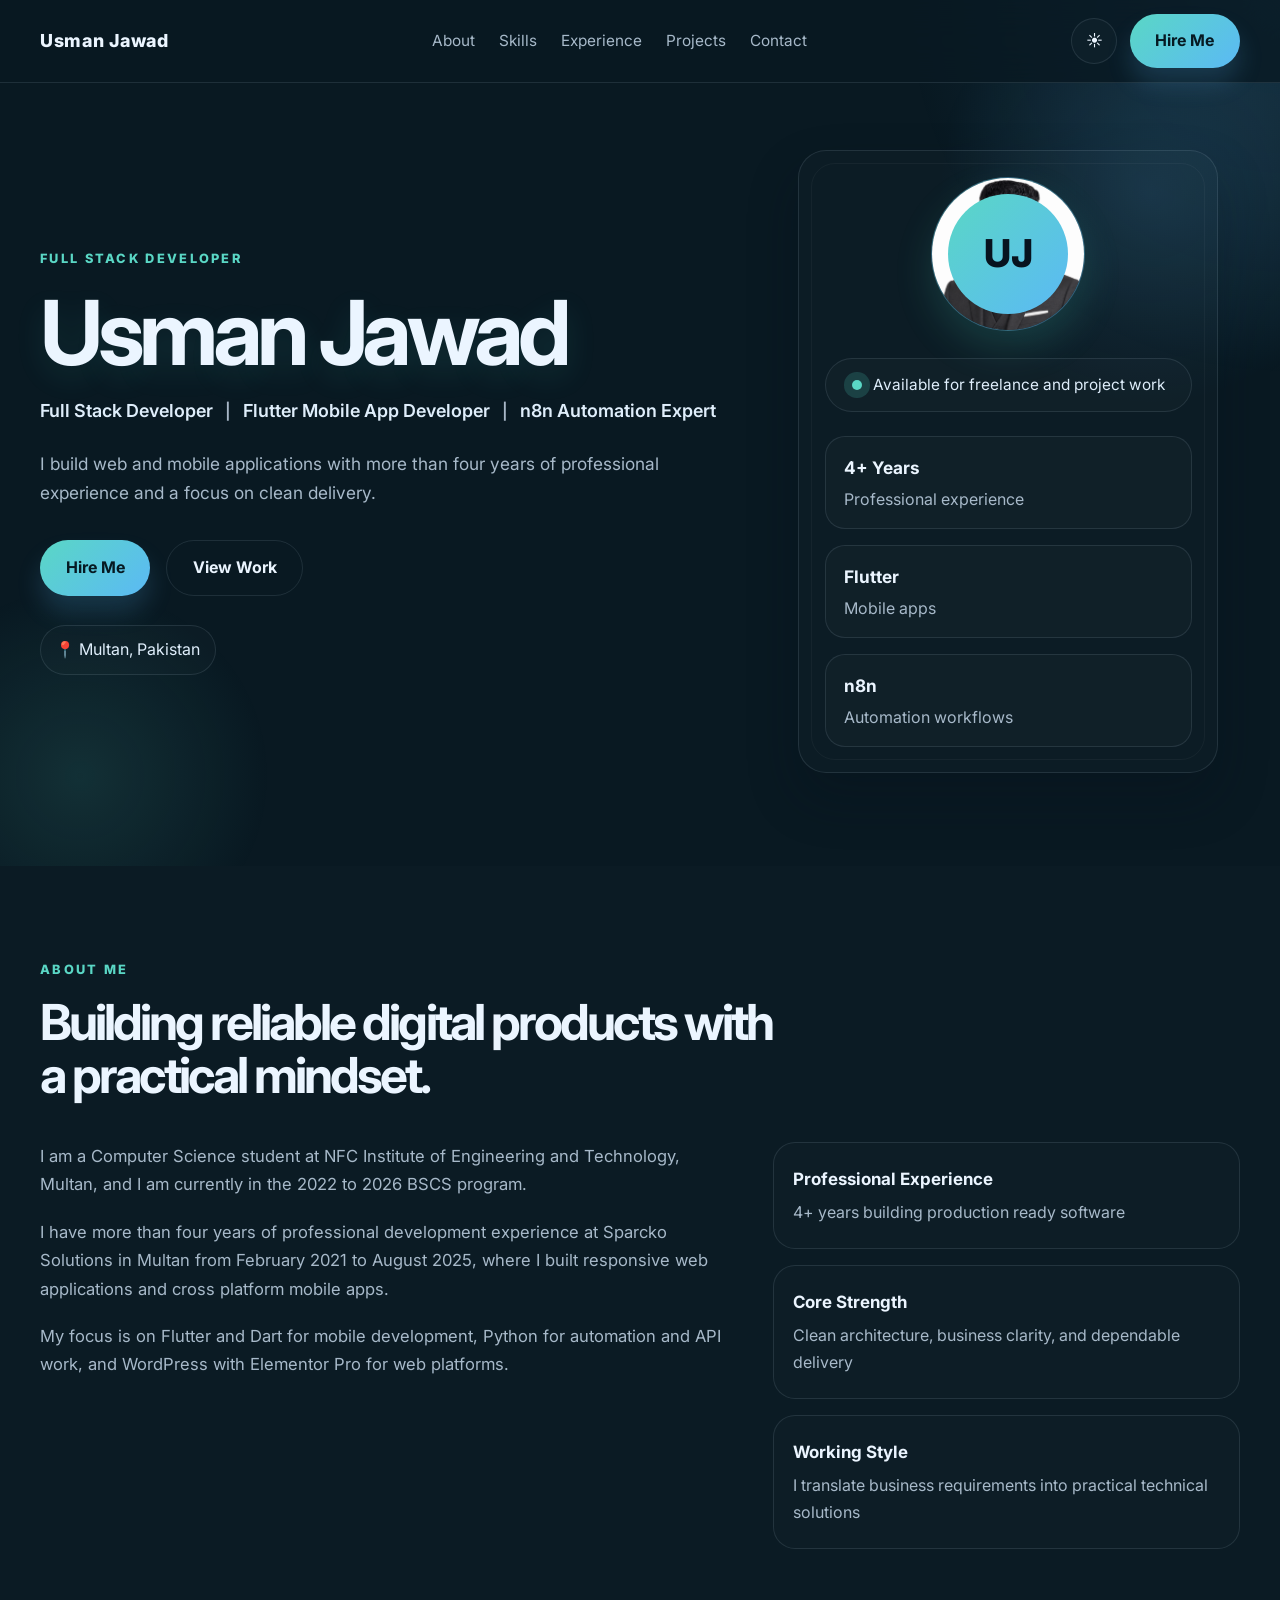
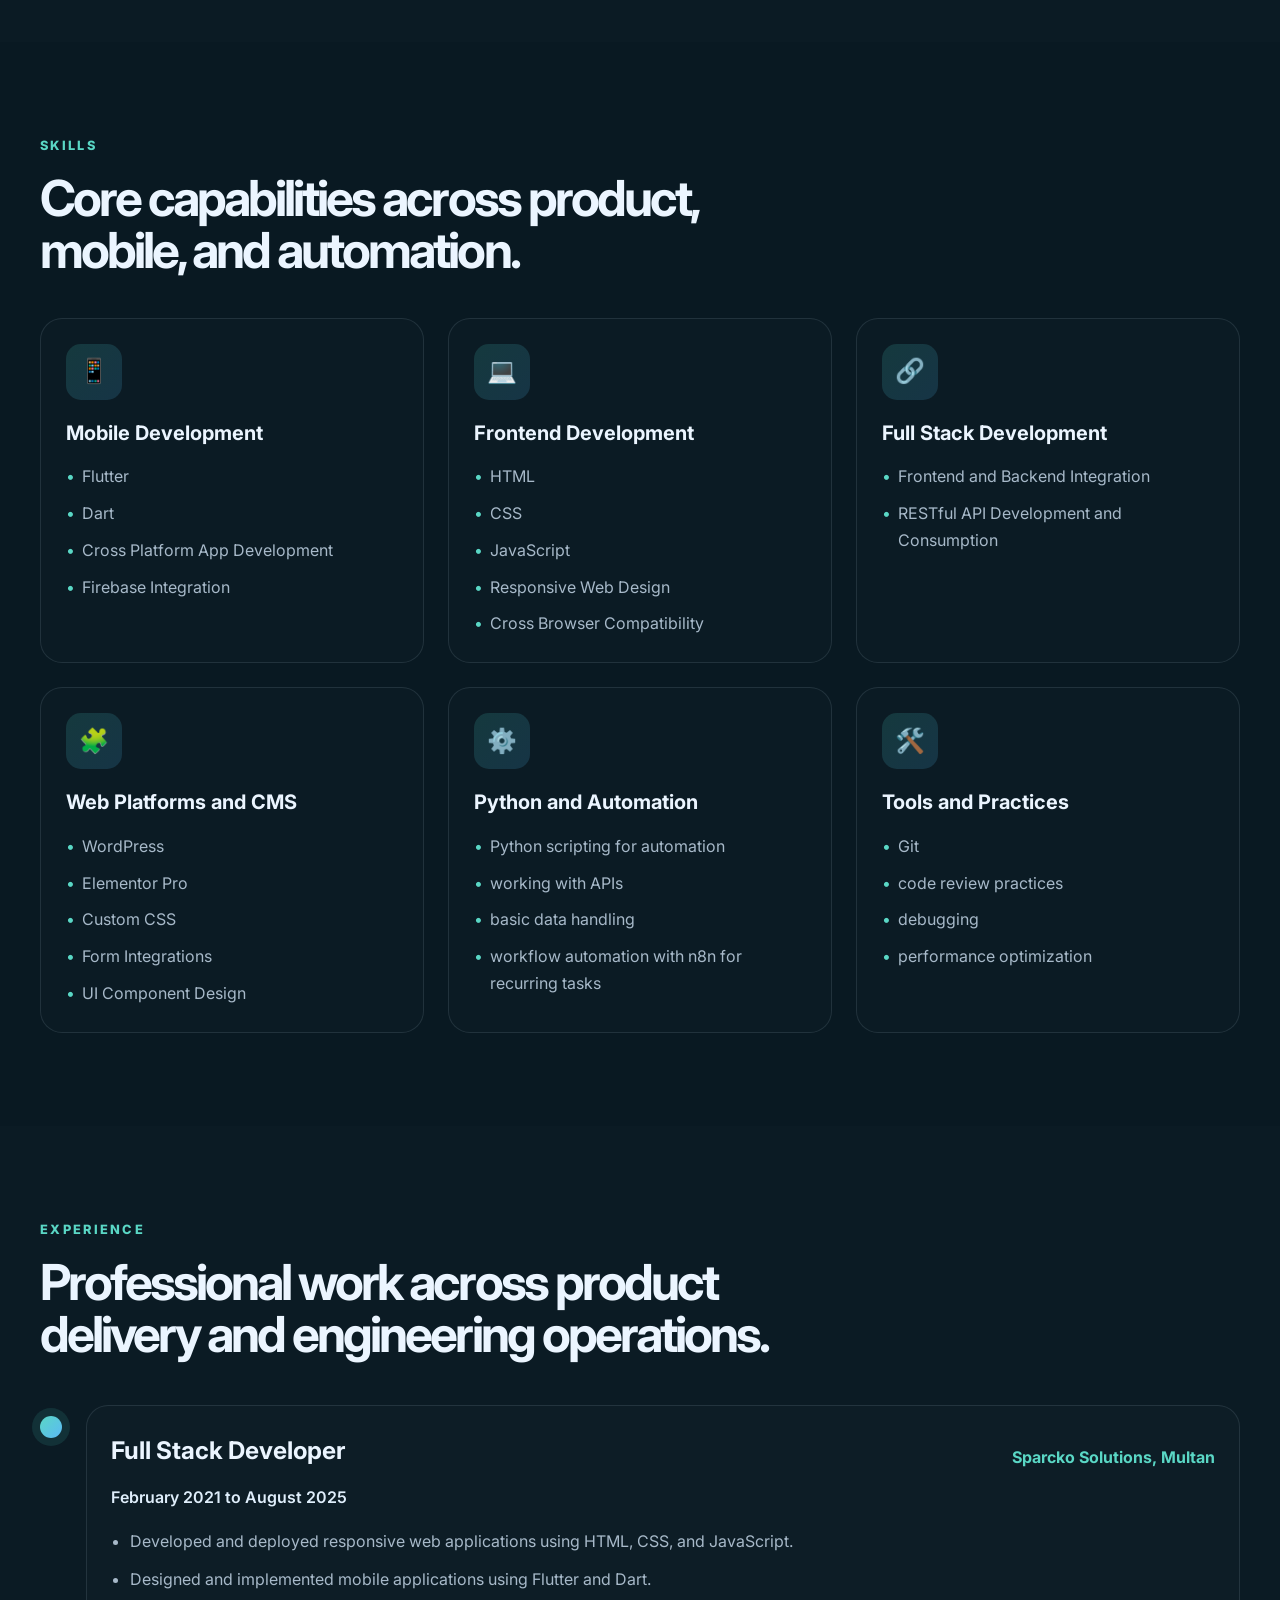
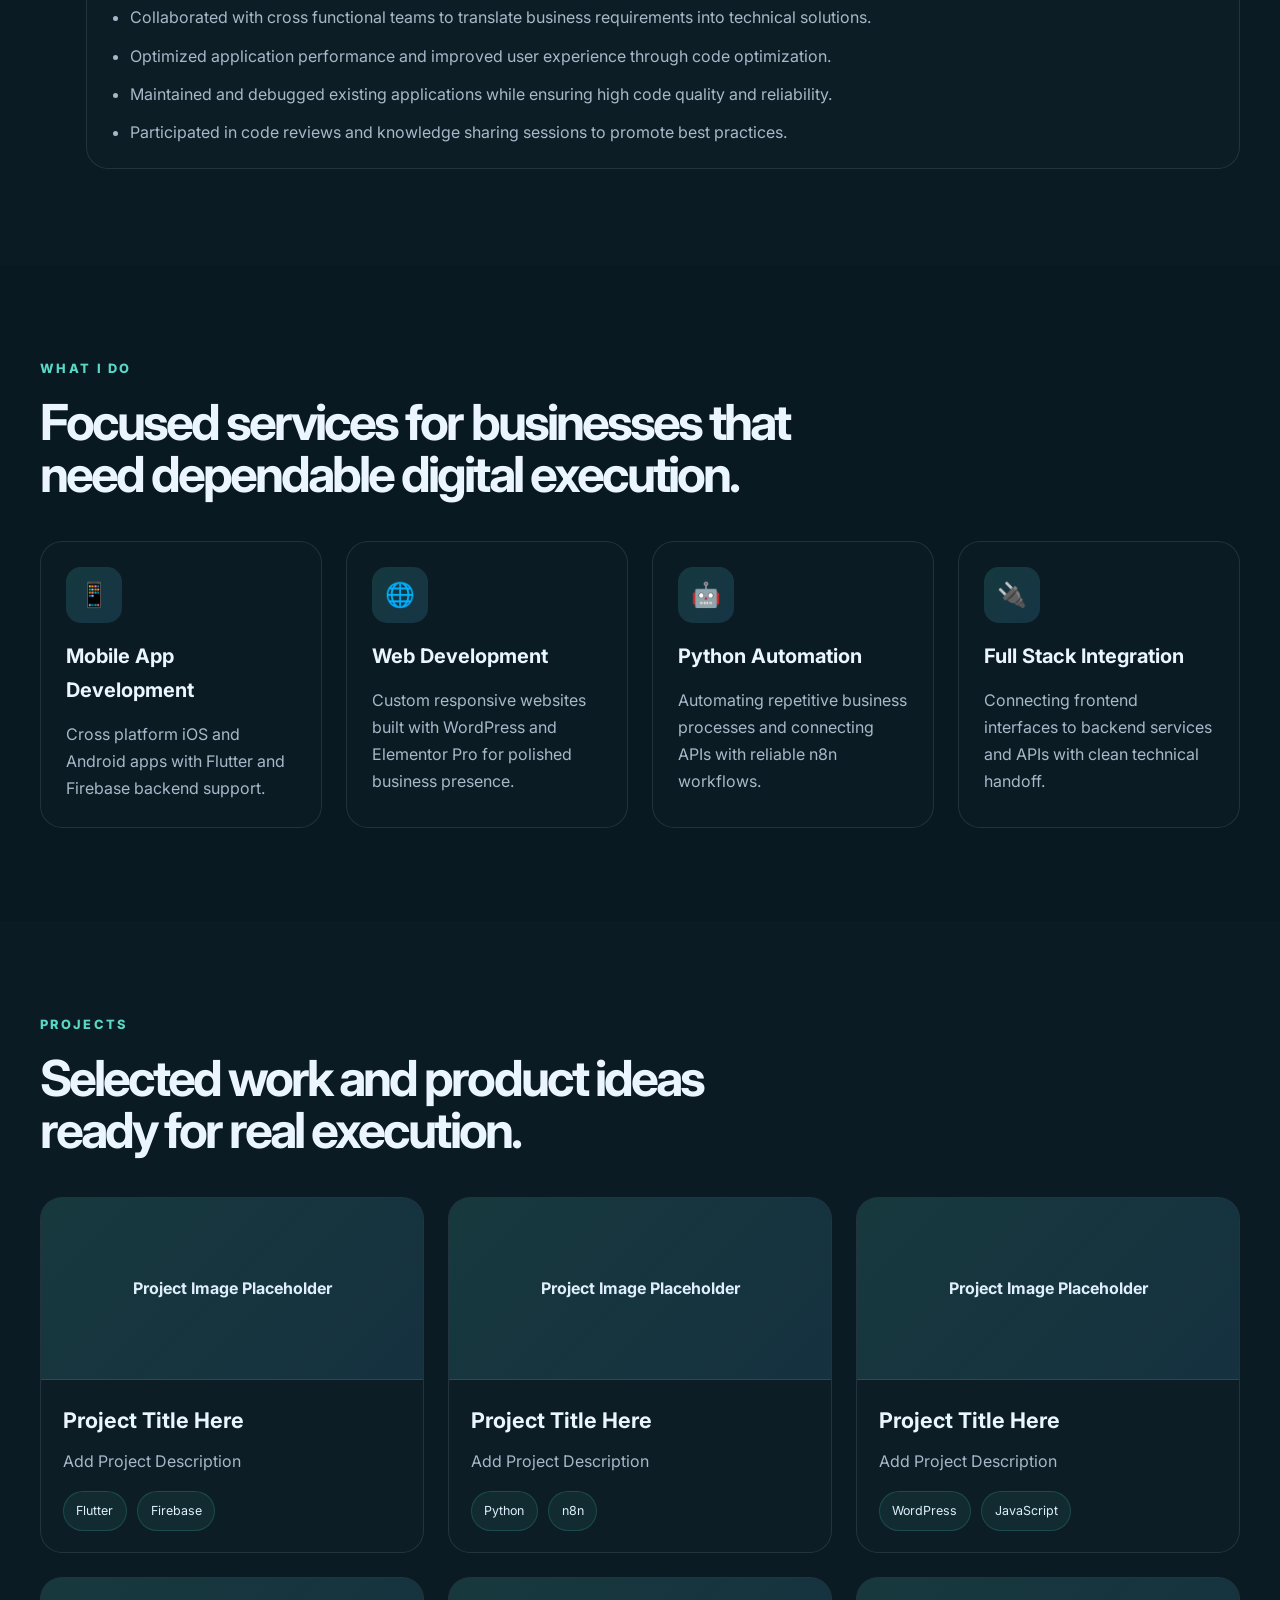
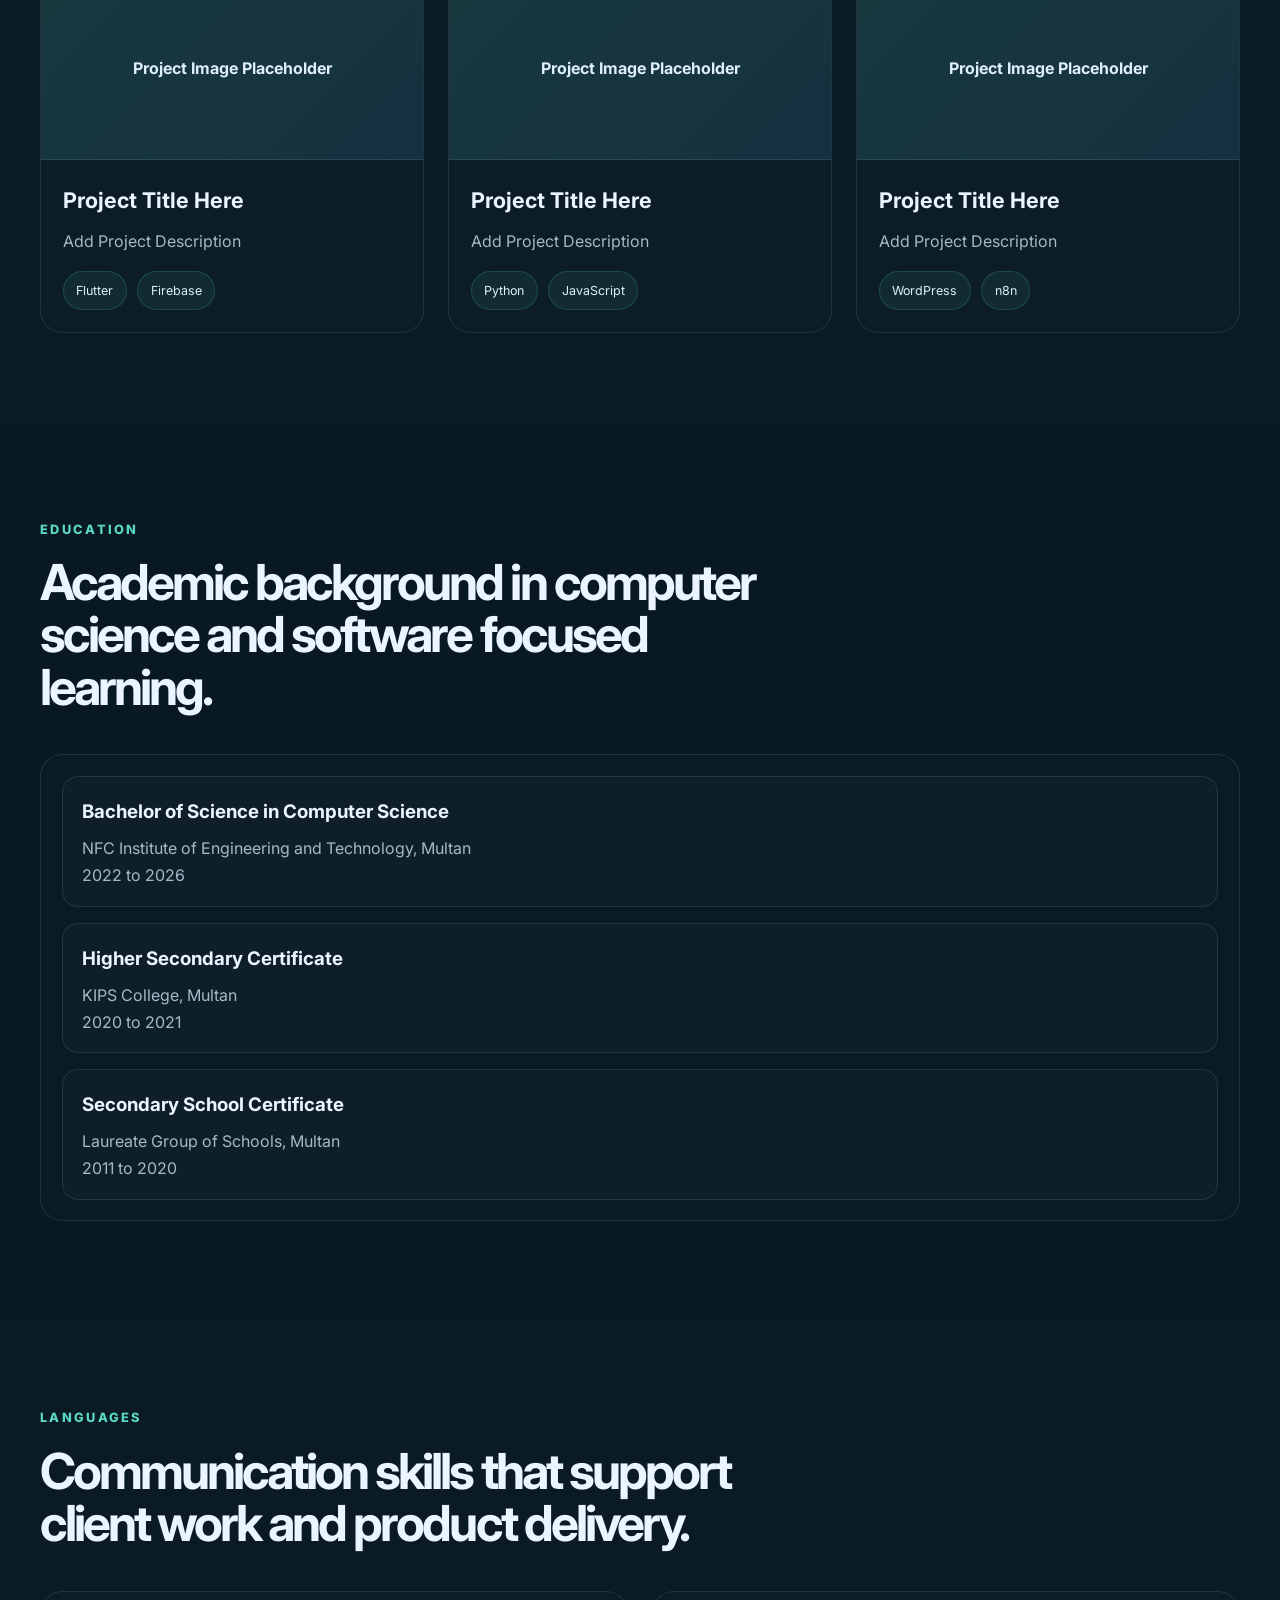
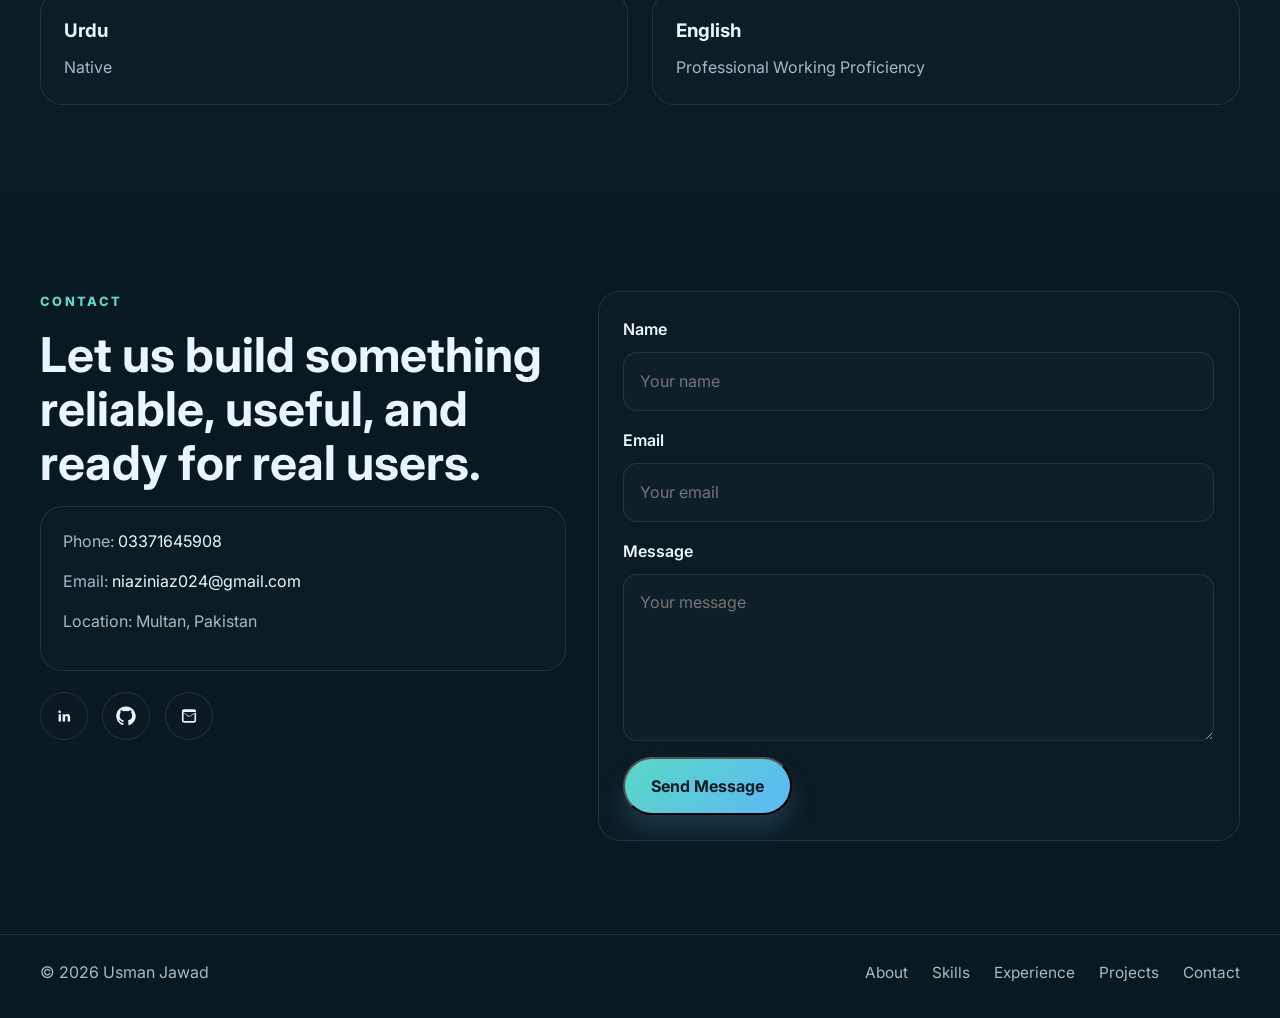
==== index.html @ 71b756fa "Fix contact form email delivery" ====
<!DOCTYPE html>
<html lang="en">
  <head>
    <meta charset="UTF-8" />
    <meta name="viewport" content="width=device-width, initial-scale=1.0" />
    <meta
      name="description"
      content="Portfolio website for Usman Jawad, a full stack developer, Flutter mobile app developer, and n8n automation expert based in Multan, Pakistan."
    />
    <title>Usman Jawad | Full Stack Developer</title>
    <link rel="preconnect" href="https://fonts.googleapis.com" />
    <link rel="preconnect" href="https://fonts.gstatic.com" crossorigin />
    <link
      href="https://fonts.googleapis.com/css2?family=Inter:wght@400;500;600;700;800;900&display=swap"
      rel="stylesheet"
    />
    <link rel="icon" type="image/svg+xml" href="assets/favicon.svg" />
    <link rel="stylesheet" href="styles.css" />
  </head>
  <body>
    <div class="page-shell">
      <header class="site-header">
        <div class="container nav-wrap">
          <a class="brand" href="#home" aria-label="Usman Jawad home">Usman Jawad</a>
          <nav class="main-nav" aria-label="Main navigation">
            <a href="#about">About</a>
            <a href="#skills">Skills</a>
            <a href="#experience">Experience</a>
            <a href="#projects">Projects</a>
            <a href="#contact">Contact</a>
          </nav>
          <div class="nav-actions">
            <button class="theme-toggle" type="button" aria-label="Toggle dark mode">
              <span class="theme-icon">☀️</span>
            </button>
            <a class="nav-cta" href="#contact">Hire Me</a>
          </div>
        </div>
      </header>

      <main>
        <section id="home" class="hero section">
          <div class="container hero-grid">
            <div class="hero-copy reveal">
              <p class="eyebrow">Full Stack Developer</p>
              <h1>Usman Jawad</h1>
              <div class="tagline-wrap">
                <span class="tagline-static">Full Stack Developer</span>
                <span class="tagline-separator">|</span>
                <span class="tagline-rotating">Flutter Mobile App Developer</span>
                <span class="tagline-separator">|</span>
                <span class="tagline-rotating">n8n Automation Expert</span>
              </div>
              <p class="hero-summary">
                I build web and mobile applications with more than four years of professional experience and a focus on clean delivery.
              </p>
              <div class="hero-actions">
                <a class="primary-btn" href="#contact">Hire Me</a>
                <a class="secondary-btn" href="#projects">View Work</a>
              </div>
              <div class="hero-meta">
                <span class="meta-item">📍 Multan, Pakistan</span>
              </div>
            </div>
            <div class="hero-panel reveal">
              <div class="profile-card">
                <div class="avatar-block">
                  <div class="avatar-ring">
                    <img
                      class="profile-portrait"
                      src="assets/pic.png"
                      alt="Usman Jawad portrait"
                    />
                    <div class="avatar-circle" aria-label="Usman Jawad initials">UJ</div>
                  </div>
                </div>
                <div class="status-panel">
                  <span class="status-dot"></span>
                  <span>Available for freelance and project work</span>
                </div>
                <ul class="quick-stats">
                  <li>
                    <strong>4+ Years</strong>
                    <span>Professional experience</span>
                  </li>
                  <li>
                    <strong>Flutter</strong>
                    <span>Mobile apps</span>
                  </li>
                  <li>
                    <strong>n8n</strong>
                    <span>Automation workflows</span>
                  </li>
                </ul>
              </div>
            </div>
          </div>
        </section>

        <section id="about" class="section light-section">
          <div class="container">
            <div class="section-heading reveal">
              <p class="eyebrow">About Me</p>
              <h2>Building reliable digital products with a practical mindset.</h2>
            </div>
            <div class="about-grid reveal">
              <div class="about-copy">
                <p>
                  I am a Computer Science student at NFC Institute of Engineering and Technology, Multan, and I am currently in the 2022 to 2026 BSCS program.
                </p>
                <p>
                  I have more than four years of professional development experience at Sparcko Solutions in Multan from February 2021 to August 2025, where I built responsive web applications and cross platform mobile apps.
                </p>
                <p>
                  My focus is on Flutter and Dart for mobile development, Python for automation and API work, and WordPress with Elementor Pro for web platforms.
                </p>
              </div>
              <div class="about-highlights">
                <div class="highlight-card">
                  <strong>Professional Experience</strong>
                  <span>4+ years building production ready software</span>
                </div>
                <div class="highlight-card">
                  <strong>Core Strength</strong>
                  <span>Clean architecture, business clarity, and dependable delivery</span>
                </div>
                <div class="highlight-card">
                  <strong>Working Style</strong>
                  <span>I translate business requirements into practical technical solutions</span>
                </div>
              </div>
            </div>
          </div>
        </section>

        <section id="skills" class="section">
          <div class="container">
            <div class="section-heading reveal">
              <p class="eyebrow">Skills</p>
              <h2>Core capabilities across product, mobile, and automation.</h2>
            </div>
            <div class="skills-grid">
              <article class="skill-card reveal">
                <div class="icon-box">📱</div>
                <h3>Mobile Development</h3>
                <ul>
                  <li>Flutter</li>
                  <li>Dart</li>
                  <li>Cross Platform App Development</li>
                  <li>Firebase Integration</li>
                </ul>
              </article>

              <article class="skill-card reveal">
                <div class="icon-box">💻</div>
                <h3>Frontend Development</h3>
                <ul>
                  <li>HTML</li>
                  <li>CSS</li>
                  <li>JavaScript</li>
                  <li>Responsive Web Design</li>
                  <li>Cross Browser Compatibility</li>
                </ul>
              </article>

              <article class="skill-card reveal">
                <div class="icon-box">🔗</div>
                <h3>Full Stack Development</h3>
                <ul>
                  <li>Frontend and Backend Integration</li>
                  <li>RESTful API Development and Consumption</li>
                </ul>
              </article>

              <article class="skill-card reveal">
                <div class="icon-box">🧩</div>
                <h3>Web Platforms and CMS</h3>
                <ul>
                  <li>WordPress</li>
                  <li>Elementor Pro</li>
                  <li>Custom CSS</li>
                  <li>Form Integrations</li>
                  <li>UI Component Design</li>
                </ul>
              </article>

              <article class="skill-card reveal">
                <div class="icon-box">⚙️</div>
                <h3>Python and Automation</h3>
                <ul>
                  <li>Python scripting for automation</li>
                  <li>working with APIs</li>
                  <li>basic data handling</li>
                  <li>workflow automation with n8n for recurring tasks</li>
                </ul>
              </article>

              <article class="skill-card reveal">
                <div class="icon-box">🛠️</div>
                <h3>Tools and Practices</h3>
                <ul>
                  <li>Git</li>
                  <li>code review practices</li>
                  <li>debugging</li>
                  <li>performance optimization</li>
                </ul>
              </article>
            </div>
          </div>
        </section>

        <section id="experience" class="section light-section">
          <div class="container">
            <div class="section-heading reveal">
              <p class="eyebrow">Experience</p>
              <h2>Professional work across product delivery and engineering operations.</h2>
            </div>
            <div class="timeline reveal">
              <article class="timeline-item">
                <div class="timeline-marker"></div>
                <div class="timeline-content">
                  <div class="timeline-header">
                    <h3>Full Stack Developer</h3>
                    <span class="company">Sparcko Solutions, Multan</span>
                  </div>
                  <p class="timeline-date">February 2021 to August 2025</p>
                  <ul>
                    <li>Developed and deployed responsive web applications using HTML, CSS, and JavaScript.</li>
                    <li>Designed and implemented mobile applications using Flutter and Dart.</li>
                    <li>Collaborated with cross functional teams to translate business requirements into technical solutions.</li>
                    <li>Optimized application performance and improved user experience through code optimization.</li>
                    <li>Maintained and debugged existing applications while ensuring high code quality and reliability.</li>
                    <li>Participated in code reviews and knowledge sharing sessions to promote best practices.</li>
                  </ul>
                </div>
              </article>
            </div>
          </div>
        </section>

        <section id="services" class="section">
          <div class="container">
            <div class="section-heading reveal">
              <p class="eyebrow">What I Do</p>
              <h2>Focused services for businesses that need dependable digital execution.</h2>
            </div>
            <div class="services-grid">
              <article class="service-card reveal">
                <div class="icon-box">📱</div>
                <h3>Mobile App Development</h3>
                <p>Cross platform iOS and Android apps with Flutter and Firebase backend support.</p>
              </article>
              <article class="service-card reveal">
                <div class="icon-box">🌐</div>
                <h3>Web Development</h3>
                <p>Custom responsive websites built with WordPress and Elementor Pro for polished business presence.</p>
              </article>
              <article class="service-card reveal">
                <div class="icon-box">🤖</div>
                <h3>Python Automation</h3>
                <p>Automating repetitive business processes and connecting APIs with reliable n8n workflows.</p>
              </article>
              <article class="service-card reveal">
                <div class="icon-box">🔌</div>
                <h3>Full Stack Integration</h3>
                <p>Connecting frontend interfaces to backend services and APIs with clean technical handoff.</p>
              </article>
            </div>
          </div>
        </section>

        <section id="projects" class="section light-section">
          <div class="container">
            <div class="section-heading reveal">
              <p class="eyebrow">Projects</p>
              <h2>Selected work and product ideas ready for real execution.</h2>
            </div>
            <div class="projects-grid">
              <article class="project-card reveal">
                <div class="project-visual">
                  <span>Project Image Placeholder</span>
                </div>
                <div class="project-meta">
                  <h3>Project Title Here</h3>
                  <p>Add Project Description</p>
                  <div class="tag-list">
                    <span>Flutter</span>
                    <span>Firebase</span>
                  </div>
                </div>
              </article>

              <article class="project-card reveal">
                <div class="project-visual">
                  <span>Project Image Placeholder</span>
                </div>
                <div class="project-meta">
                  <h3>Project Title Here</h3>
                  <p>Add Project Description</p>
                  <div class="tag-list">
                    <span>Python</span>
                    <span>n8n</span>
                  </div>
                </div>
              </article>

              <article class="project-card reveal">
                <div class="project-visual">
                  <span>Project Image Placeholder</span>
                </div>
                <div class="project-meta">
                  <h3>Project Title Here</h3>
                  <p>Add Project Description</p>
                  <div class="tag-list">
                    <span>WordPress</span>
                    <span>JavaScript</span>
                  </div>
                </div>
              </article>

              <article class="project-card reveal">
                <div class="project-visual">
                  <span>Project Image Placeholder</span>
                </div>
                <div class="project-meta">
                  <h3>Project Title Here</h3>
                  <p>Add Project Description</p>
                  <div class="tag-list">
                    <span>Flutter</span>
                    <span>Firebase</span>
                  </div>
                </div>
              </article>

              <article class="project-card reveal">
                <div class="project-visual">
                  <span>Project Image Placeholder</span>
                </div>
                <div class="project-meta">
                  <h3>Project Title Here</h3>
                  <p>Add Project Description</p>
                  <div class="tag-list">
                    <span>Python</span>
                    <span>JavaScript</span>
                  </div>
                </div>
              </article>

              <article class="project-card reveal">
                <div class="project-visual">
                  <span>Project Image Placeholder</span>
                </div>
                <div class="project-meta">
                  <h3>Project Title Here</h3>
                  <p>Add Project Description</p>
                  <div class="tag-list">
                    <span>WordPress</span>
                    <span>n8n</span>
                  </div>
                </div>
              </article>
            </div>
          </div>
        </section>

        <section id="education" class="section">
          <div class="container">
            <div class="section-heading reveal">
              <p class="eyebrow">Education</p>
              <h2>Academic background in computer science and software focused learning.</h2>
            </div>
            <div class="education-list reveal">
              <div class="edu-item">
                <h3>Bachelor of Science in Computer Science</h3>
                <p>NFC Institute of Engineering and Technology, Multan</p>
                <span>2022 to 2026</span>
              </div>
              <div class="edu-item">
                <h3>Higher Secondary Certificate</h3>
                <p>KIPS College, Multan</p>
                <span>2020 to 2021</span>
              </div>
              <div class="edu-item">
                <h3>Secondary School Certificate</h3>
                <p>Laureate Group of Schools, Multan</p>
                <span>2011 to 2020</span>
              </div>
            </div>
          </div>
        </section>

        <section id="languages" class="section light-section">
          <div class="container">
            <div class="section-heading reveal">
              <p class="eyebrow">Languages</p>
              <h2>Communication skills that support client work and product delivery.</h2>
            </div>
            <div class="languages-grid reveal">
              <div class="language-card">
                <h3>Urdu</h3>
                <p>Native</p>
              </div>
              <div class="language-card">
                <h3>English</h3>
                <p>Professional Working Proficiency</p>
              </div>
            </div>
          </div>
        </section>

        <section id="contact" class="section contact-section">
          <div class="container contact-grid reveal">
            <div class="contact-copy">
              <p class="eyebrow">Contact</p>
              <h2>Let us build something reliable, useful, and ready for real users.</h2>
              <div class="contact-details">
                <p>Phone: <a href="tel:+923371645908">03371645908</a></p>
                <p>Email: <a href="mailto:niaziniaz024@gmail.com">niaziniaz024@gmail.com</a></p>
                <p>Location: Multan, Pakistan</p>
              </div>
              <div class="social-links" aria-label="Social links">
                <a href="#" aria-label="LinkedIn">
                  <svg viewBox="0 0 24 24" aria-hidden="true"><path d="M6.94 8.5A1.56 1.56 0 1 1 6.94 5.4a1.56 1.56 0 0 1 0 3.1ZM5.5 9.8h2.88v8.7H5.5zm4.86 0h2.76v1.18h.04c.38-.72 1.33-1.48 2.73-1.48 2.92 0 3.46 1.92 3.46 4.42v4.58h-2.88v-4.29c0-1.02-.02-2.34-1.43-2.34-1.43 0-1.65 1.12-1.65 2.27v4.36H10.36z"/></svg>
                </a>
                <a href="#" aria-label="GitHub">
                  <svg viewBox="0 0 24 24" aria-hidden="true"><path d="M12 .5A11.5 11.5 0 0 0 8.1 22.9c.58.1.79-.25.79-.56v-2.2c-3.22.7-3.9-1.35-3.9-1.35-.53-1.34-1.3-1.7-1.3-1.7-1.06-.72.08-.7.08-.7 1.17.08 1.79 1.2 1.79 1.2 1.04 1.78 2.72 1.27 3.39.97.1-.75.41-1.27.74-1.56-2.57-.29-5.28-1.29-5.28-5.72 0-1.26.45-2.3 1.2-3.11-.12-.29-.52-1.5.11-3.12 0 0 .99-.32 3.23 1.2a11.2 11.2 0 0 1 5.88 0c2.24-1.52 3.22-1.2 3.22-1.2.64 1.62.24 2.83.12 3.12.75.81 1.2 1.85 1.2 3.11 0 4.45-2.72 5.42-5.3 5.7.42.36.8 1.08.8 2.18v3.23c0 .31.21.67.8.56A11.5 11.5 0 0 0 12 .5Z"/></svg>
                </a>
                <a href="mailto:niaziniaz024@gmail.com" aria-label="Email">
                  <svg viewBox="0 0 24 24" aria-hidden="true"><path d="M3.5 6.5A2.5 2.5 0 0 1 6 4h12a2.5 2.5 0 0 1 2.5 2.5v11A2.5 2.5 0 0 1 18 20H6a2.5 2.5 0 0 1-2.5-2.5zm1.88.89 7.62 5.42 7.62-5.42-.18-.18H5.56zm13.12 10.61V8.17l-6.22 4.42a1.18 1.18 0 0 1-1.4 0L5.5 8.17v9.83z"/></svg>
                </a>
              </div>
            </div>

            <form
              class="contact-form"
              action="https://formsubmit.co/niaziniaz024@gmail.com"
              method="POST"
              accept-charset="UTF-8"
            >
              <input type="hidden" name="_captcha" value="false" />
              <input type="hidden" name="_template" value="table" />
              <input type="hidden" name="_subject" value="New portfolio message from website" />
              <div class="field-group">
                <label for="name">Name</label>
                <input id="name" name="name" type="text" placeholder="Your name" required />
              </div>
              <div class="field-group">
                <label for="email">Email</label>
                <input id="email" name="email" type="email" placeholder="Your email" required />
              </div>
              <div class="field-group">
                <label for="message">Message</label>
                <textarea id="message" name="message" rows="5" placeholder="Your message" required></textarea>
              </div>
              <button type="submit" class="primary-btn">Send Message</button>
            </form>
          </div>
        </section>
      </main>

      <footer class="site-footer">
        <div class="container footer-wrap">
          <p>© <span id="year"></span> Usman Jawad</p>
          <nav class="footer-nav" aria-label="Footer navigation">
            <a href="#about">About</a>
            <a href="#skills">Skills</a>
            <a href="#experience">Experience</a>
            <a href="#projects">Projects</a>
            <a href="#contact">Contact</a>
          </nav>
        </div>
      </footer>
    </div>

    <script src="script.js"></script>
  </body>
</html>
---- styles.css ----
:root {
  --bg: #091922;
  --bg-soft: #0d1e2b;
  --panel: rgba(15, 25, 35, 0.8);
  --panel-strong: #112330;
  --surface: #101f2b;
  --surface-alt: #162d3d;
  --text: #ebf5ff;
  --muted: #a7b9c9;
  --muted-strong: #dfeefb;
  --line: rgba(189, 211, 228, 0.12);
  --accent: #5ad7c5;
  --accent-strong: #5bb9f5;
  --accent-soft: rgba(90, 215, 197, 0.08);
  --shadow: 0 25px 50px rgba(6, 16, 26, 0.3);
  --radius: 22px;
  --container: 1200px;
}

body.light-mode {
  --bg: #f5f8fc;
  --bg-soft: #edf4fb;
  --panel: rgba(255, 255, 255, 0.96);
  --panel-strong: #ffffff;
  --surface: #ffffff;
  --surface-alt: #f9fbfe;
  --text: #122535;
  --muted: #587186;
  --muted-strong: #1a2d3d;
  --line: rgba(18, 37, 53, 0.08);
  --accent: #0a8b93;
  --accent-strong: #0a6ad8;
  --accent-soft: rgba(10, 139, 147, 0.08);
  --shadow: 0 18px 40px rgba(12, 28, 43, 0.06);
}

* {
  box-sizing: border-box;
}

html {
  scroll-behavior: smooth;
}

body {
  margin: 0;
  font-family: "Inter", sans-serif;
  background: var(--bg);
  color: var(--text);
  line-height: 1.7;
  transition: background 0.3s ease, color 0.3s ease;
}

body::before {
  content: "";
  position: fixed;
  inset: 0;
  pointer-events: none;
  background: radial-gradient(circle at top right, rgba(91, 185, 245, 0.15), transparent 24%);
}

img,
svg {
  display: block;
  max-width: 100%;
}

a {
  color: inherit;
  text-decoration: none;
}

button,
input,
textarea {
  font: inherit;
}

.page-shell {
  min-height: 100vh;
}

.container {
  width: min(var(--container), calc(100% - 2rem));
  margin: 0 auto;
}

.section {
  padding: 5.8rem 0;
}

.light-section {
  background: rgba(255, 255, 255, 0.008);
}

body.light-mode .light-section {
  background: rgba(17, 31, 43, 0.015);
}

.site-header {
  position: sticky;
  top: 0;
  z-index: 1000;
  backdrop-filter: blur(18px);
  background: rgba(9, 25, 34, 0.74);
  border-bottom: 1px solid var(--line);
}

body.light-mode .site-header {
  background: rgba(245, 248, 252, 0.85);
}

.nav-wrap {
  display: flex;
  align-items: center;
  justify-content: space-between;
  min-height: 82px;
  gap: 1rem;
}

.brand {
  font-weight: 800;
  font-size: 1.12rem;
  letter-spacing: 0.04em;
}

.main-nav,
.footer-nav {
  display: flex;
  align-items: center;
  gap: 1.5rem;
}

.main-nav a,
.footer-nav a {
  color: var(--muted);
  font-size: 0.96rem;
  transition: color 0.2s ease;
}

.main-nav a:hover,
.footer-nav a:hover {
  color: var(--text);
}

.nav-actions {
  display: inline-flex;
  align-items: center;
  gap: 0.8rem;
}

.theme-toggle {
  width: 46px;
  height: 46px;
  border: 1px solid var(--line);
  border-radius: 50%;
  background: rgba(255, 255, 255, 0.02);
  color: var(--text);
  cursor: pointer;
  transition: transform 0.2s ease, border-color 0.2s ease;
}

.theme-toggle:hover {
  transform: translateY(-1px);
  border-color: rgba(72, 215, 194, 0.35);
}

.nav-cta,
.primary-btn,
.secondary-btn {
  display: inline-flex;
  align-items: center;
  justify-content: center;
  min-height: 50px;
  padding: 0.85rem 1.6rem;
  border-radius: 999px;
  font-weight: 700;
  transition: transform 0.2s ease, box-shadow 0.2s ease, border-color 0.2s ease;
}

.primary-btn,
.nav-cta {
  background: linear-gradient(135deg, var(--accent), var(--accent-strong));
  color: #061922;
  box-shadow: 0 16px 24px rgba(91, 185, 245, 0.18);
}

.secondary-btn {
  border: 1px solid var(--line);
  background: transparent;
  color: var(--text);
}

.primary-btn:hover,
.secondary-btn:hover,
.nav-cta:hover {
  transform: translateY(-2px);
}

.hero {
  position: relative;
  padding-top: 4.2rem;
  overflow: hidden;
}

.hero::before,
.hero::after {
  content: "";
  position: absolute;
  border-radius: 50%;
  pointer-events: none;
}

.hero::before {
  width: 500px;
  height: 500px;
  right: -120px;
  top: -140px;
  background: radial-gradient(circle, rgba(91, 185, 245, 0.12), transparent 62%);
}

.hero::after {
  width: 420px;
  height: 420px;
  left: -130px;
  bottom: -120px;
  background: radial-gradient(circle, rgba(90, 215, 197, 0.12), transparent 64%);
}

.hero-grid {
  position: relative;
  z-index: 1;
  display: grid;
  grid-template-columns: 1.2fr 0.8fr;
  align-items: center;
  gap: 2.6rem;
}

.eyebrow {
  margin: 0 0 1rem;
  font-size: 0.8rem;
  text-transform: uppercase;
  letter-spacing: 0.18em;
  color: var(--accent);
  font-weight: 800;
}

.hero-copy h1,
.section-heading h2 {
  margin: 0 0 1rem;
  line-height: 1.05;
  letter-spacing: -0.06em;
}

.hero-copy h1 {
  font-size: clamp(3.2rem, 7vw, 5.8rem);
  text-shadow: 0 10px 30px rgba(72, 215, 194, 0.12);
}

.tagline-wrap {
  display: flex;
  flex-wrap: wrap;
  align-items: center;
  gap: 0.75rem;
  margin-bottom: 1.4rem;
  font-weight: 600;
  color: var(--muted-strong);
}

.tagline-static,
.tagline-rotating {
  font-size: clamp(1rem, 1.4vw, 1.35rem);
}

.tagline-separator {
  color: rgba(202, 219, 235, 0.82);
}

.hero-summary {
  max-width: 640px;
  margin: 0 0 2rem;
  font-size: 1.08rem;
  color: var(--muted);
}

.hero-actions {
  display: flex;
  flex-wrap: wrap;
  gap: 1rem;
  margin-bottom: 1.8rem;
}

.hero-meta {
  display: flex;
  flex-wrap: wrap;
  gap: 1rem;
  color: var(--muted-strong);
}

.meta-item {
  display: inline-flex;
  align-items: center;
  gap: 0.55rem;
  padding: 0.65rem 0.9rem;
  border-radius: 999px;
  border: 1px solid var(--line);
  background: rgba(255, 255, 255, 0.015);
}

.hero-panel {
  display: flex;
  justify-content: center;
}

.profile-card {
  width: min(100%, 420px);
  padding: 1.6rem;
  border: 1px solid var(--line);
  border-radius: calc(var(--radius) + 6px);
  background: rgba(255, 255, 255, 0.015);
  box-shadow: var(--shadow);
  position: relative;
}

.profile-card::before {
  content: "";
  position: absolute;
  inset: 12px;
  border-radius: calc(var(--radius) + 2px);
  border: 1px solid rgba(255, 255, 255, 0.04);
  pointer-events: none;
}

body.light-mode .profile-card {
  background: rgba(255, 255, 255, 0.9);
}

.avatar-block {
  display: flex;
  justify-content: center;
  margin-bottom: 1.7rem;
}

.avatar-ring {
  position: relative;
  width: 154px;
  height: 154px;
  display: grid;
  place-items: center;
  border-radius: 50%;
  background: linear-gradient(135deg, rgba(72, 215, 194, 0.28), rgba(78, 186, 244, 0.18));
  border: 1px solid rgba(116, 185, 235, 0.28);
  box-shadow: 0 18px 38px rgba(72, 215, 194, 0.16);
  overflow: hidden;
}

.profile-portrait {
  position: absolute;
  inset: 0;
  width: 100%;
  height: 100%;
  object-fit: cover;
  display: block;
  z-index: 0;
}

.avatar-circle {
  position: relative;
  z-index: 1;
  width: 120px;
  height: 120px;
  display: grid;
  place-items: center;
  border-radius: 50%;
  background: linear-gradient(135deg, var(--accent), var(--accent-strong));
  color: #07131f;
  font-size: 2.4rem;
  font-weight: 800;
}

.status-panel {
  display: inline-flex;
  align-items: center;
  gap: 0.7rem;
  width: 100%;
  justify-content: center;
  padding: 0.8rem 1rem;
  border-radius: 999px;
  background: rgba(255, 255, 255, 0.02);
  color: var(--muted-strong);
  border: 1px solid var(--line);
  font-size: 0.96rem;
}

.status-dot {
  width: 10px;
  height: 10px;
  border-radius: 50%;
  background: var(--accent);
  box-shadow: 0 0 0 8px rgba(72, 215, 194, 0.18);
}

.quick-stats {
  list-style: none;
  padding: 0;
  margin: 1.5rem 0 0;
  display: grid;
  gap: 1rem;
}

.quick-stats li {
  display: flex;
  flex-direction: column;
  gap: 0.25rem;
  padding: 1rem 1.1rem 0.9rem;
  border-radius: 20px;
  border: 1px solid var(--line);
  background: rgba(255, 255, 255, 0.02);
}

.quick-stats strong {
  font-size: 1.08rem;
}

.quick-stats span {
  color: var(--muted);
}

.section-heading {
  max-width: 760px;
  margin-bottom: 2.6rem;
}

.section-heading h2 {
  font-size: clamp(2.3rem, 4vw, 3.1rem);
}

.about-grid {
  display: grid;
  grid-template-columns: 1.2fr 0.8fr;
  gap: 2rem;
  align-items: start;
}

.about-copy {
  color: var(--muted);
  font-size: 1.04rem;
}

.about-copy p {
  margin: 0 0 1.2rem;
}

.about-highlights {
  display: grid;
  gap: 1rem;
}

.highlight-card {
  padding: 1.35rem 1.2rem;
  border: 1px solid var(--line);
  border-radius: var(--radius);
  background: rgba(255, 255, 255, 0.012);
  box-shadow: none;
}

.highlight-card strong {
  display: block;
  margin-bottom: 0.35rem;
  font-size: 1.06rem;
}

.highlight-card span {
  color: var(--muted);
}

.skills-grid,
.services-grid,
.projects-grid,
.languages-grid {
  display: grid;
  gap: 1.5rem;
}

.skills-grid {
  grid-template-columns: repeat(3, minmax(0, 1fr));
}

.skill-card,
.service-card,
.language-card,
.project-card,
.education-list,
.contact-form,
.contact-details {
  border: 1px solid var(--line);
  border-radius: var(--radius);
  background: rgba(255, 255, 255, 0.012);
  box-shadow: none;
}

.skill-card,
.service-card {
  padding: 1.55rem;
  transition: transform 0.25s ease, border-color 0.25s ease, box-shadow 0.25s ease;
}

.skill-card:hover,
.service-card:hover,
.project-card:hover,
.language-card:hover,
.contact-form:hover {
  transform: translateY(-3px);
  border-color: rgba(91, 185, 245, 0.24);
  box-shadow: 0 20px 32px rgba(12, 28, 43, 0.08);
}

.icon-box {
  width: 56px;
  height: 56px;
  display: grid;
  place-items: center;
  border-radius: 15px;
  background: linear-gradient(135deg, rgba(72, 215, 194, 0.16), rgba(78, 186, 244, 0.16));
  font-size: 1.5rem;
  margin-bottom: 1rem;
}

.skill-card h3,
.service-card h3 {
  margin: 0 0 0.85rem;
  font-size: 1.25rem;
}

.skill-card ul {
  list-style: none;
  padding: 0;
  margin: 0;
  display: grid;
  gap: 0.6rem;
  color: var(--muted);
}

.skill-card li {
  position: relative;
  padding-left: 1rem;
}

.skill-card li::before {
  content: "•";
  position: absolute;
  left: 0;
  color: var(--accent);
}

.timeline {
  display: grid;
  gap: 1.5rem;
}

.timeline-item {
  position: relative;
  display: grid;
  grid-template-columns: 30px 1fr;
  gap: 1rem;
  padding: 0.2rem 0;
}

.timeline-marker {
  position: relative;
  width: 22px;
  height: 22px;
  border-radius: 50%;
  background: linear-gradient(135deg, var(--accent), var(--accent-strong));
  box-shadow: 0 0 0 8px rgba(72, 215, 194, 0.12);
  margin-top: 0.7rem;
}

.timeline-item::before {
  content: "";
  position: absolute;
  left: 10px;
  top: 1.5rem;
  bottom: -1.5rem;
  width: 2px;
  background: var(--line);
}

.timeline-item:last-child::before {
  display: none;
}

.timeline-content {
  padding: 1.5rem 1.5rem 1.35rem;
  border: 1px solid var(--line);
  border-radius: var(--radius);
  background: rgba(255, 255, 255, 0.012);
  box-shadow: none;
}

.timeline-header {
  display: flex;
  align-items: end;
  justify-content: space-between;
  gap: 1rem;
  flex-wrap: wrap;
}

.timeline-header h3 {
  margin: 0;
  font-size: 1.52rem;
}

.company {
  color: var(--accent);
  font-weight: 700;
}

.timeline-date {
  margin: 0.8rem 0 1rem;
  color: var(--muted-strong);
  font-weight: 600;
}

.timeline-content ul {
  margin: 0;
  padding-left: 1.2rem;
  color: var(--muted);
}

.timeline-content li + li {
  margin-top: 0.7rem;
}

.services-grid {
  grid-template-columns: repeat(4, minmax(0, 1fr));
}

.service-card p {
  margin: 0;
  color: var(--muted);
}

.projects-grid {
  grid-template-columns: repeat(3, minmax(0, 1fr));
}

.project-card {
  overflow: hidden;
  transition: transform 0.25s ease, border-color 0.25s ease, box-shadow 0.25s ease;
}

.project-visual {
  min-height: 182px;
  display: grid;
  place-items: center;
  text-align: center;
  padding: 1.2rem;
  background: linear-gradient(135deg, rgba(72, 215, 194, 0.15), rgba(78, 186, 244, 0.12));
  border-bottom: 1px solid var(--line);
  color: var(--muted-strong);
  font-weight: 700;
}

.project-meta {
  padding: 1.35rem;
}

.project-meta h3 {
  margin: 0 0 0.6rem;
  font-size: 1.35rem;
}

.project-meta p {
  margin: 0 0 1rem;
  color: var(--muted);
}

.tag-list {
  display: flex;
  flex-wrap: wrap;
  gap: 0.6rem;
}

.tag-list span {
  display: inline-flex;
  padding: 0.5rem 0.8rem;
  border-radius: 999px;
  font-size: 0.78rem;
  background: rgba(72, 215, 194, 0.08);
  border: 1px solid rgba(72, 215, 194, 0.18);
  color: var(--muted-strong);
}

.education-list {
  display: grid;
  gap: 1rem;
  padding: 1.3rem;
}

.edu-item {
  padding: 1.2rem 1.2rem 1rem;
  border: 1px solid var(--line);
  border-radius: 1rem;
  background: rgba(255, 255, 255, 0.02);
}

.edu-item h3 {
  margin: 0 0 0.45rem;
}

.edu-item p,
.edu-item span {
  margin: 0;
  color: var(--muted);
}

.languages-grid {
  grid-template-columns: repeat(2, minmax(0, 1fr));
}

.language-card {
  padding: 1.45rem;
  transition: transform 0.25s ease, border-color 0.25s ease;
}

.language-card h3 {
  margin: 0 0 0.45rem;
}

.language-card p {
  margin: 0;
  color: var(--muted);
}

.contact-grid {
  display: grid;
  grid-template-columns: 0.9fr 1.1fr;
  gap: 2rem;
  align-items: start;
}

.contact-copy h2 {
  margin: 0 0 1rem;
  font-size: clamp(2.2rem, 4vw, 3rem);
  line-height: 1.12;
}

.contact-details {
  padding: 1.35rem 1.4rem;
  margin-bottom: 1.3rem;
}

.contact-details p {
  margin: 0 0 0.8rem;
  color: var(--muted);
}

.contact-details a {
  color: var(--text);
}

.social-links {
  display: flex;
  gap: 0.9rem;
  flex-wrap: wrap;
}

.social-links a {
  width: 48px;
  height: 48px;
  display: grid;
  place-items: center;
  border-radius: 50%;
  background: var(--panel);
  border: 1px solid var(--line);
  transition: transform 0.2s ease, border-color 0.2s ease;
}

.social-links a:hover {
  transform: translateY(-2px);
  border-color: rgba(72, 215, 194, 0.35);
}

.social-links svg {
  width: 20px;
  height: 20px;
  fill: var(--text);
}

.contact-form {
  padding: 1.55rem;
  transition: transform 0.25s ease, border-color 0.25s ease;
}

.field-group {
  display: grid;
  gap: 0.55rem;
  margin-bottom: 1rem;
}

.field-group label {
  font-weight: 600;
}

.field-group input,
.field-group textarea {
  width: 100%;
  border: 1px solid var(--line);
  border-radius: 14px;
  background: rgba(255, 255, 255, 0.02);
  color: var(--text);
  padding: 0.92rem 1rem;
  outline: none;
  transition: border-color 0.2s ease, box-shadow 0.2s ease;
}

.field-group input:focus,
.field-group textarea:focus {
  border-color: rgba(72, 215, 194, 0.6);
  box-shadow: 0 0 0 4px rgba(72, 215, 194, 0.12);
}

.site-footer {
  padding: 1.5rem 0 2rem;
  border-top: 1px solid var(--line);
}

.footer-wrap {
  display: flex;
  align-items: center;
  justify-content: space-between;
  gap: 1rem;
  flex-wrap: wrap;
}

.footer-wrap p {
  margin: 0;
  color: var(--muted);
}

.reveal {
  opacity: 0;
  transform: translateY(22px);
  transition: opacity 0.75s ease, transform 0.75s ease;
}

.reveal.visible {
  opacity: 1;
  transform: translateY(0);
}

@media (max-width: 980px) {
  .hero-grid,
  .about-grid,
  .contact-grid,
  .skills-grid,
  .services-grid,
  .projects-grid {
    grid-template-columns: 1fr 1fr;
  }

  .hero-grid,
  .about-grid,
  .contact-grid {
    grid-template-columns: 1fr;
  }

  .services-grid {
    grid-template-columns: repeat(2, minmax(0, 1fr));
  }

  .main-nav {
    display: none;
  }
}

@media (max-width: 640px) {
  .section {
    padding: 4.2rem 0;
  }

  .hero {
    padding-top: 3.2rem;
  }

  .hero-copy h1 {
    font-size: 2.8rem;
  }

  .nav-wrap {
    min-height: 70px;
  }

  .nav-actions {
    gap: 0.5rem;
  }

  .nav-cta,
  .primary-btn,
  .secondary-btn {
    min-height: 44px;
    padding: 0.74rem 1.2rem;
    font-size: 0.94rem;
  }

  .skills-grid,
  .services-grid,
  .projects-grid,
  .languages-grid {
    grid-template-columns: 1fr;
  }

  .timeline-item {
    grid-template-columns: 24px 1fr;
  }

  .timeline-header {
    flex-direction: column;
    align-items: flex-start;
  }
}

@media (prefers-reduced-motion: reduce) {
  html {
    scroll-behavior: auto;
  }

  .reveal {
    transition: none;
    opacity: 1;
    transform: none;
  }
}
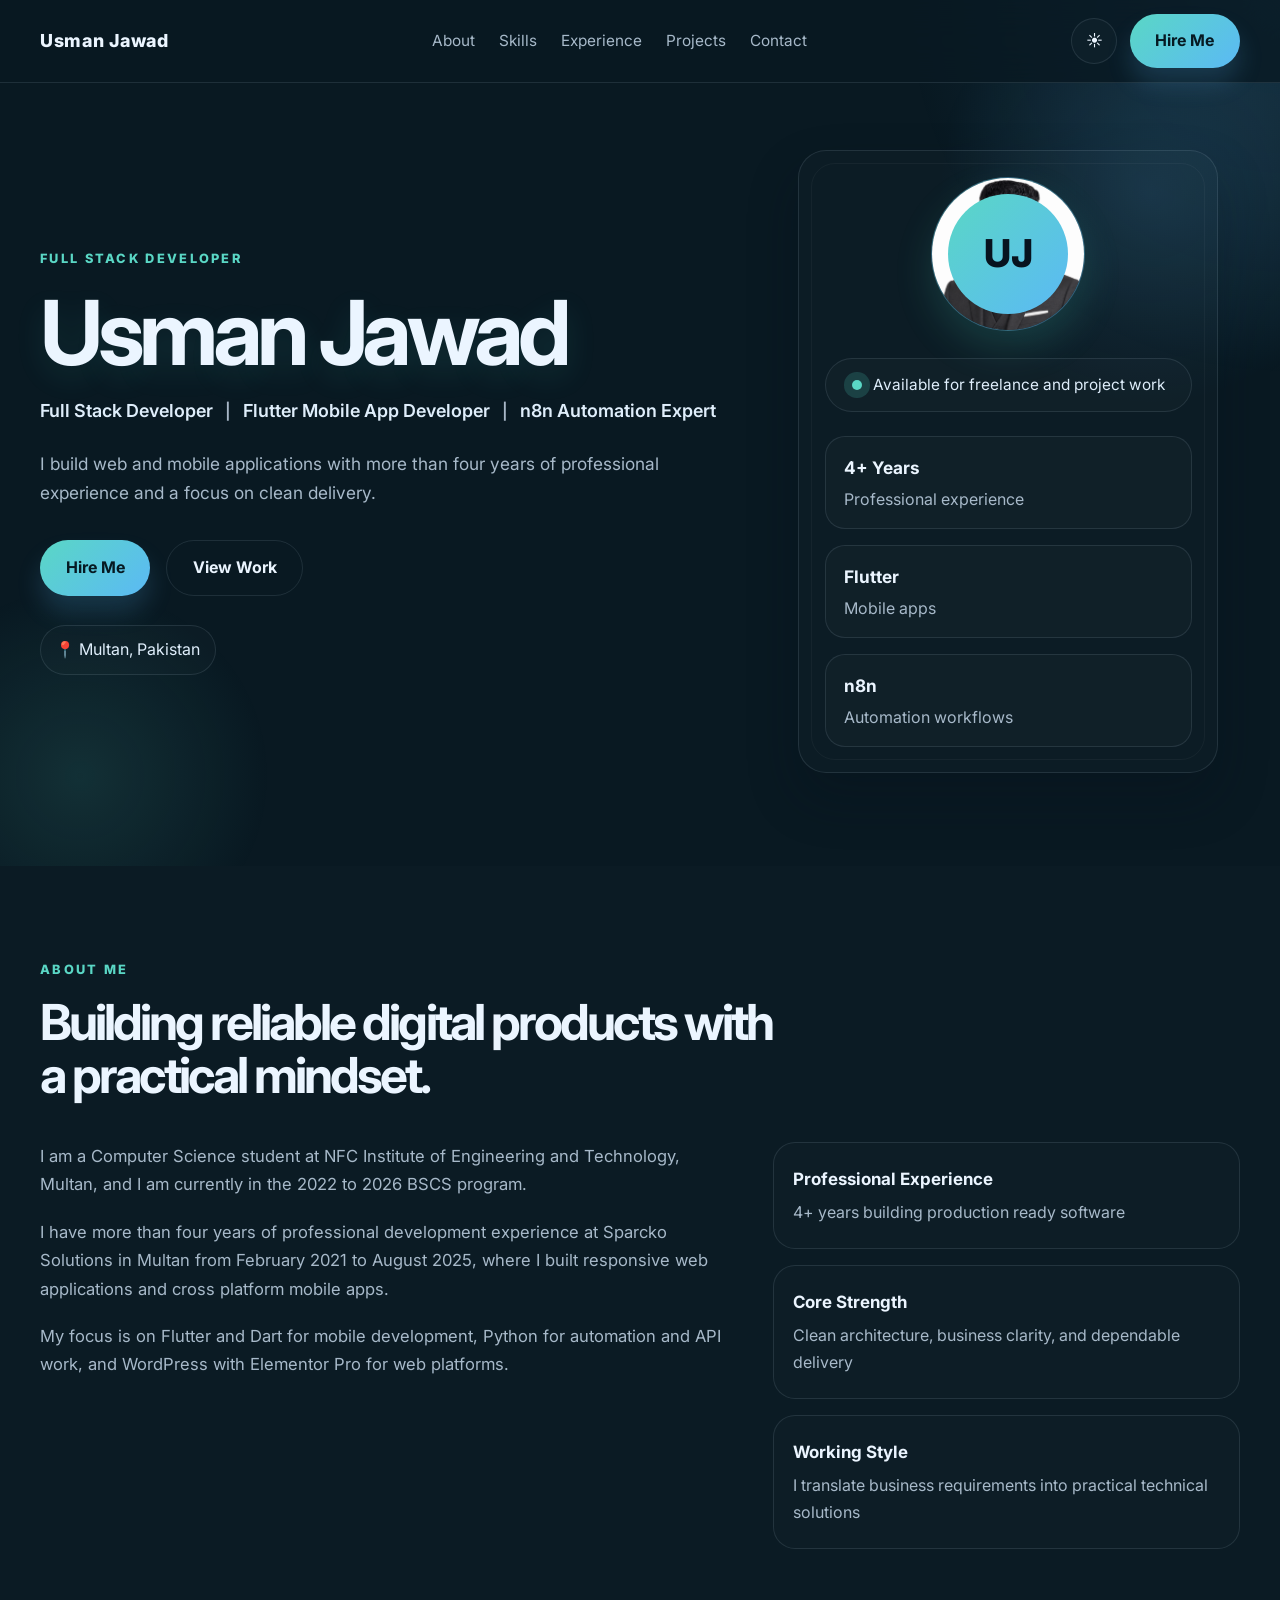
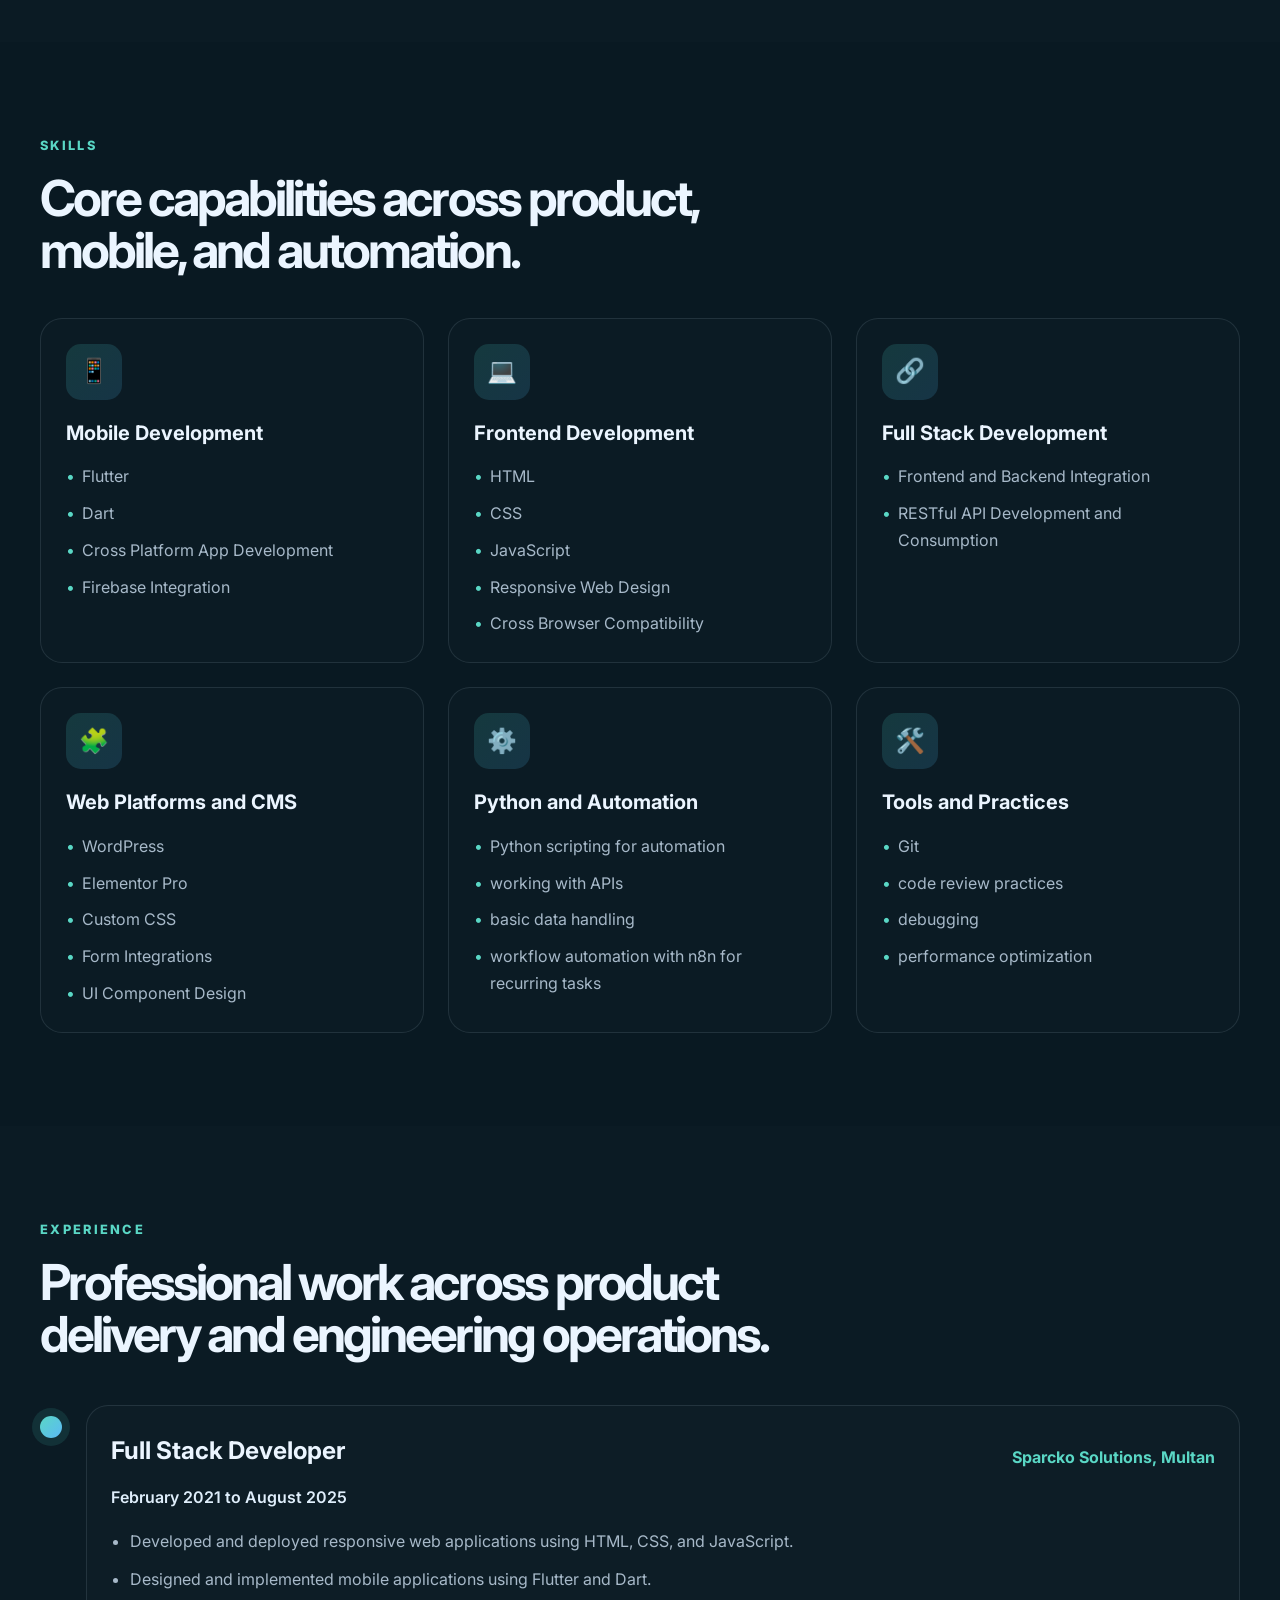
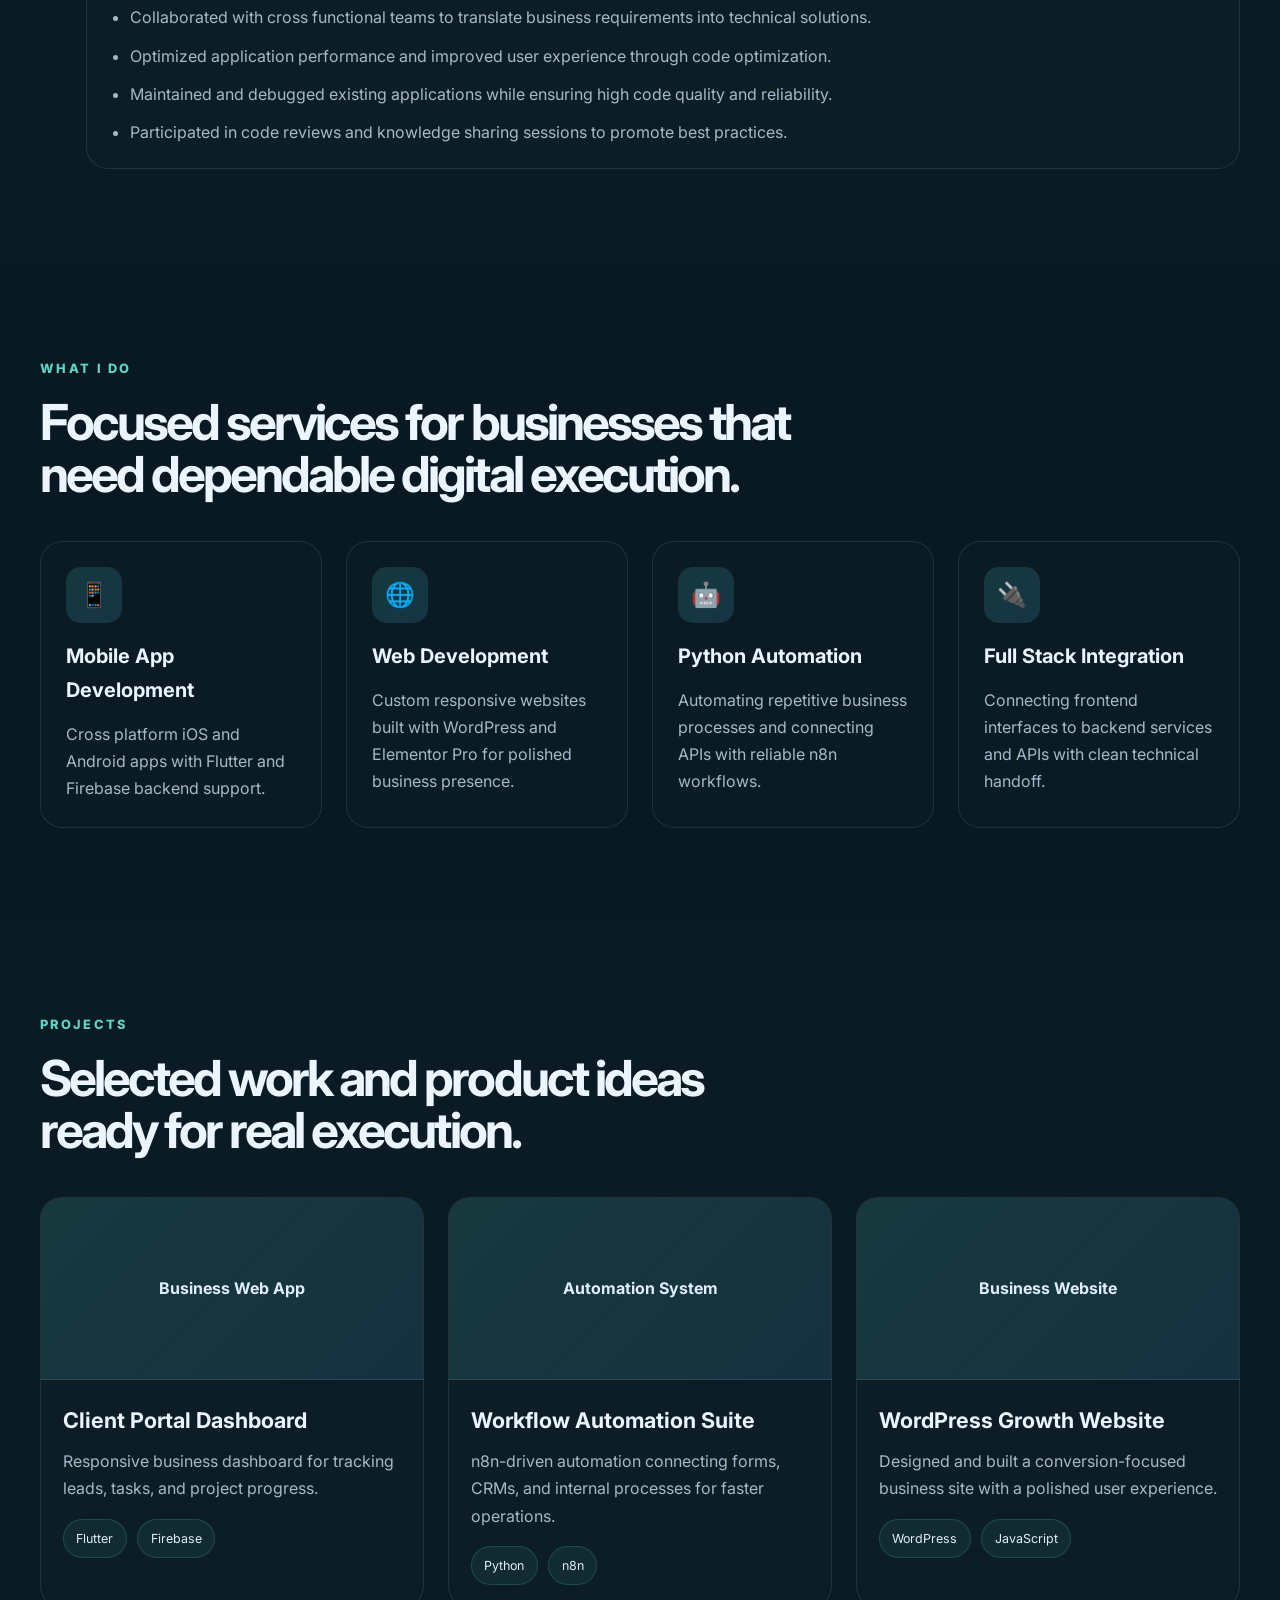
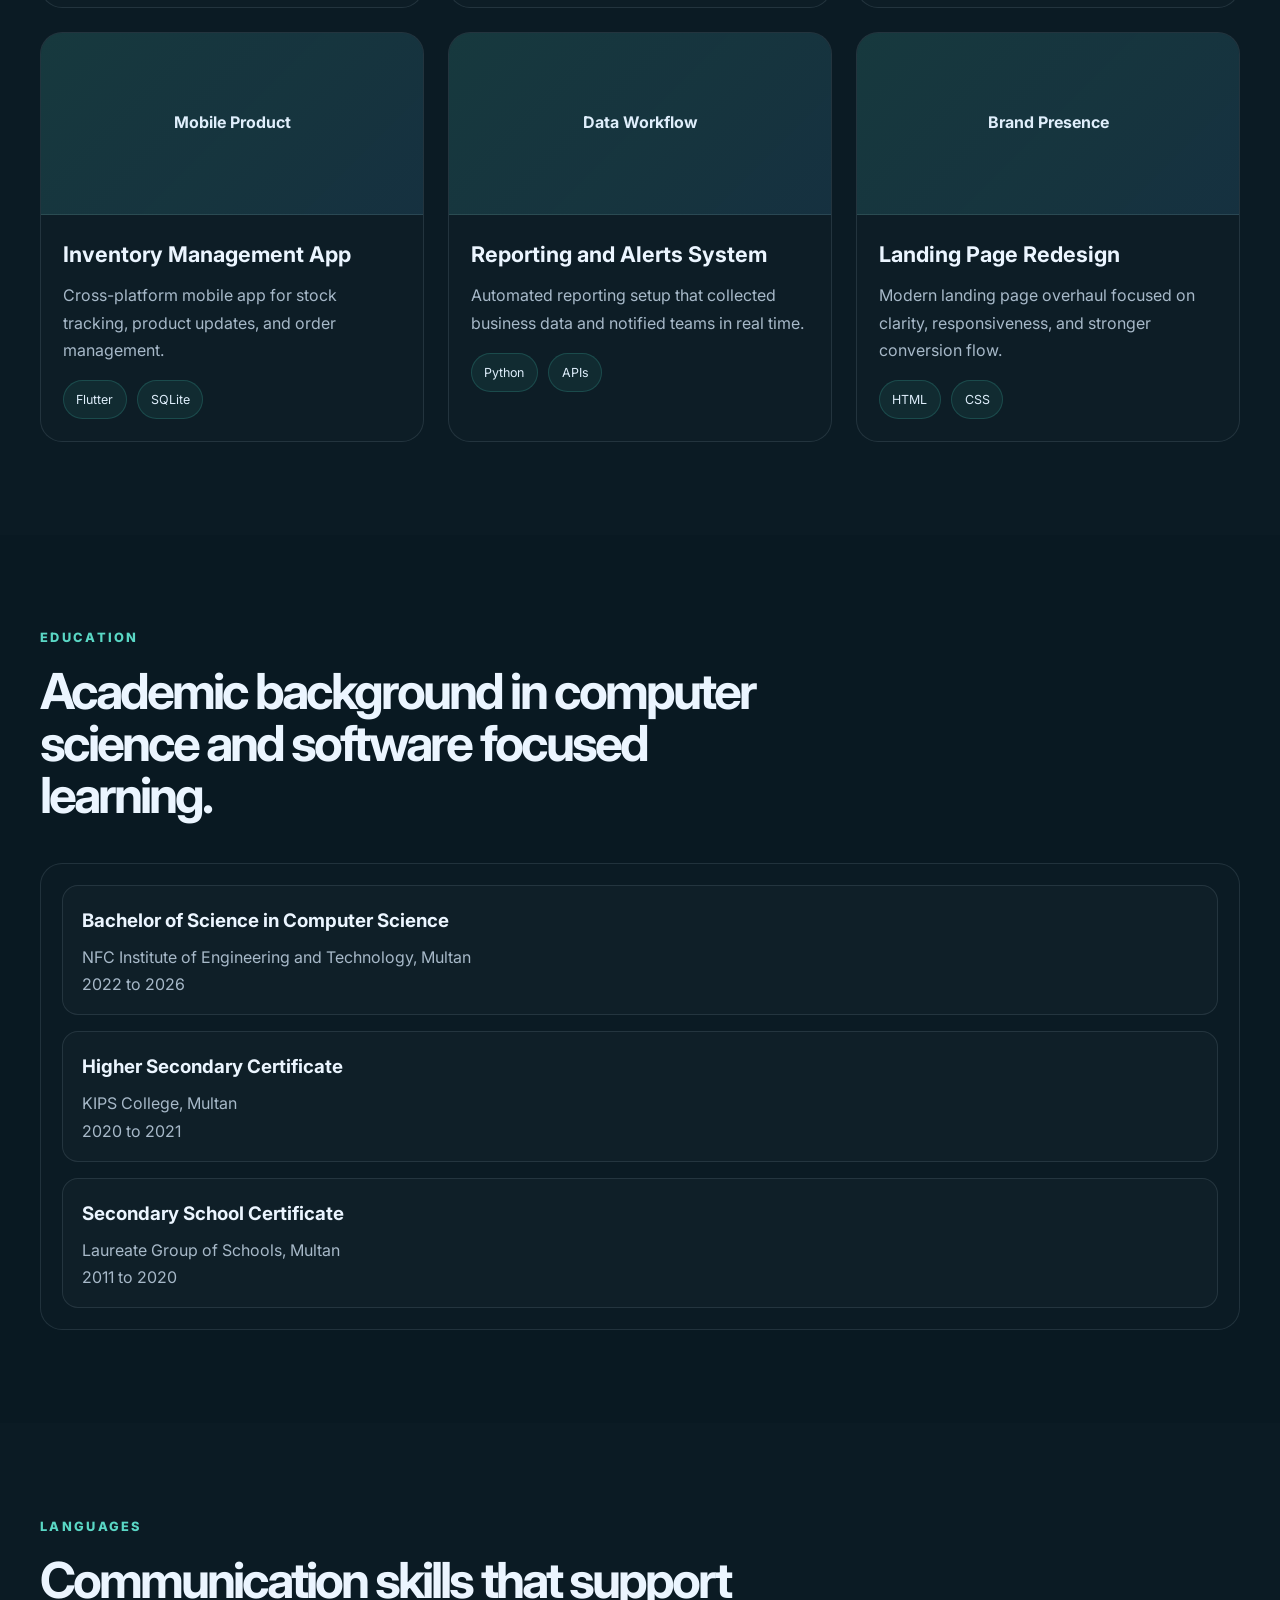
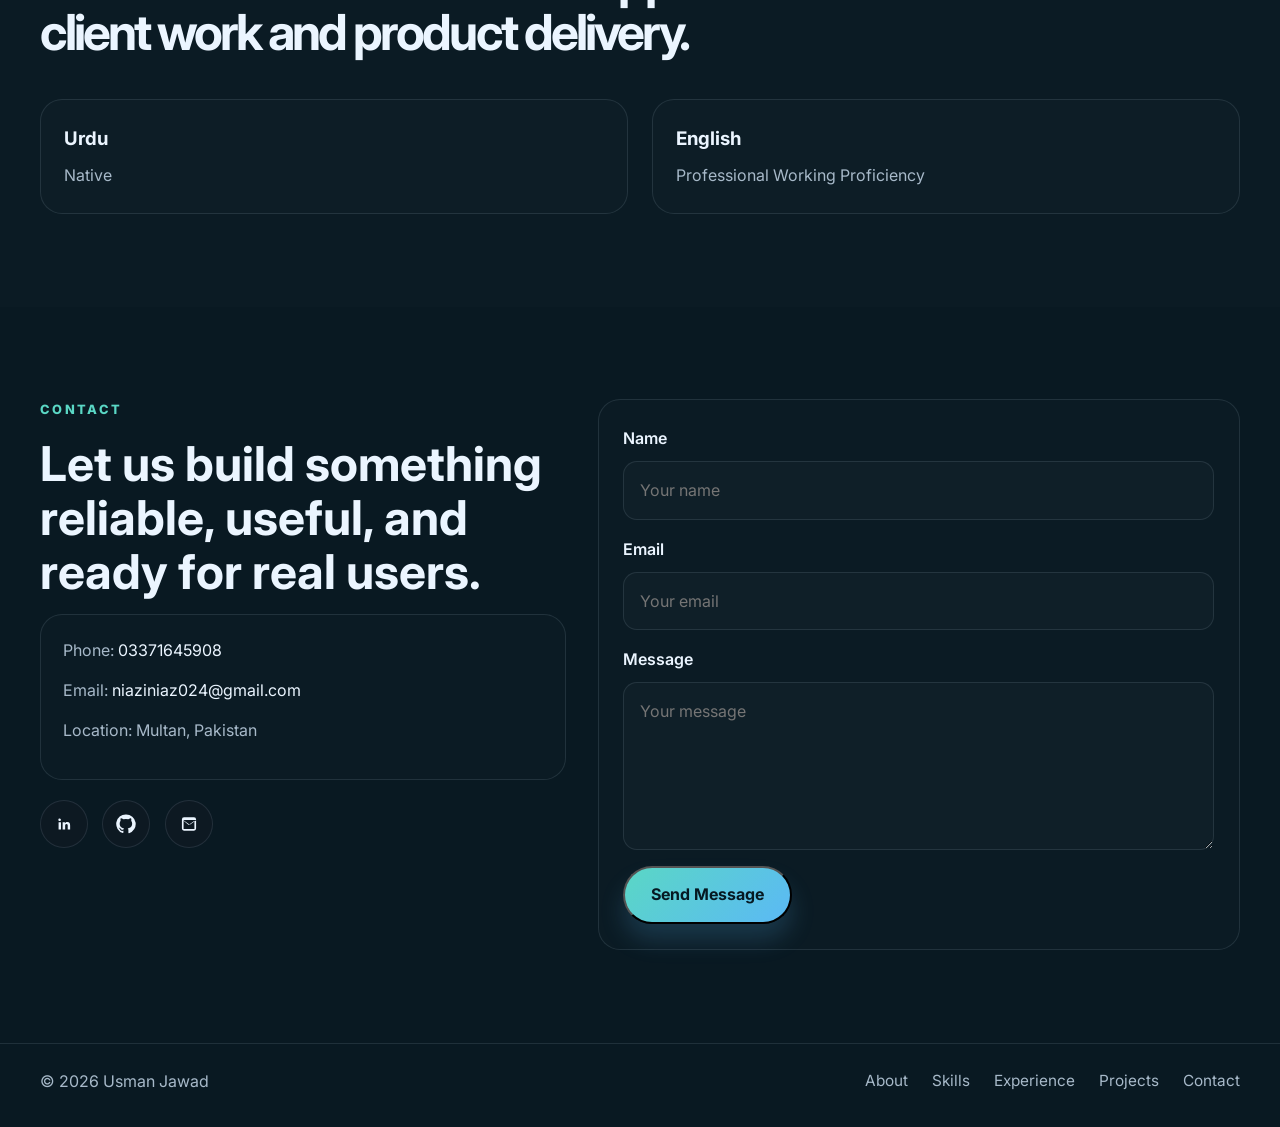
==== commit 0bdfdea7: "Replace placeholder project cards" ====
--- a/index.html
+++ b/index.html
@@ -278,11 +278,11 @@
             <div class="projects-grid">
               <article class="project-card reveal">
                 <div class="project-visual">
-                  <span>Project Image Placeholder</span>
-                </div>
-                <div class="project-meta">
-                  <h3>Project Title Here</h3>
-                  <p>Add Project Description</p>
+                  <span>Business Web App</span>
+                </div>
+                <div class="project-meta">
+                  <h3>Client Portal Dashboard</h3>
+                  <p>Responsive business dashboard for tracking leads, tasks, and project progress.</p>
                   <div class="tag-list">
                     <span>Flutter</span>
                     <span>Firebase</span>
@@ -292,11 +292,11 @@
 
               <article class="project-card reveal">
                 <div class="project-visual">
-                  <span>Project Image Placeholder</span>
-                </div>
-                <div class="project-meta">
-                  <h3>Project Title Here</h3>
-                  <p>Add Project Description</p>
+                  <span>Automation System</span>
+                </div>
+                <div class="project-meta">
+                  <h3>Workflow Automation Suite</h3>
+                  <p>n8n-driven automation connecting forms, CRMs, and internal processes for faster operations.</p>
                   <div class="tag-list">
                     <span>Python</span>
                     <span>n8n</span>
@@ -306,11 +306,11 @@
 
               <article class="project-card reveal">
                 <div class="project-visual">
-                  <span>Project Image Placeholder</span>
-                </div>
-                <div class="project-meta">
-                  <h3>Project Title Here</h3>
-                  <p>Add Project Description</p>
+                  <span>Business Website</span>
+                </div>
+                <div class="project-meta">
+                  <h3>WordPress Growth Website</h3>
+                  <p>Designed and built a conversion-focused business site with a polished user experience.</p>
                   <div class="tag-list">
                     <span>WordPress</span>
                     <span>JavaScript</span>
@@ -320,42 +320,42 @@
 
               <article class="project-card reveal">
                 <div class="project-visual">
-                  <span>Project Image Placeholder</span>
-                </div>
-                <div class="project-meta">
-                  <h3>Project Title Here</h3>
-                  <p>Add Project Description</p>
+                  <span>Mobile Product</span>
+                </div>
+                <div class="project-meta">
+                  <h3>Inventory Management App</h3>
+                  <p>Cross-platform mobile app for stock tracking, product updates, and order management.</p>
                   <div class="tag-list">
                     <span>Flutter</span>
-                    <span>Firebase</span>
-                  </div>
-                </div>
-              </article>
-
-              <article class="project-card reveal">
-                <div class="project-visual">
-                  <span>Project Image Placeholder</span>
-                </div>
-                <div class="project-meta">
-                  <h3>Project Title Here</h3>
-                  <p>Add Project Description</p>
+                    <span>SQLite</span>
+                  </div>
+                </div>
+              </article>
+
+              <article class="project-card reveal">
+                <div class="project-visual">
+                  <span>Data Workflow</span>
+                </div>
+                <div class="project-meta">
+                  <h3>Reporting and Alerts System</h3>
+                  <p>Automated reporting setup that collected business data and notified teams in real time.</p>
                   <div class="tag-list">
                     <span>Python</span>
-                    <span>JavaScript</span>
-                  </div>
-                </div>
-              </article>
-
-              <article class="project-card reveal">
-                <div class="project-visual">
-                  <span>Project Image Placeholder</span>
-                </div>
-                <div class="project-meta">
-                  <h3>Project Title Here</h3>
-                  <p>Add Project Description</p>
-                  <div class="tag-list">
-                    <span>WordPress</span>
-                    <span>n8n</span>
+                    <span>APIs</span>
+                  </div>
+                </div>
+              </article>
+
+              <article class="project-card reveal">
+                <div class="project-visual">
+                  <span>Brand Presence</span>
+                </div>
+                <div class="project-meta">
+                  <h3>Landing Page Redesign</h3>
+                  <p>Modern landing page overhaul focused on clarity, responsiveness, and stronger conversion flow.</p>
+                  <div class="tag-list">
+                    <span>HTML</span>
+                    <span>CSS</span>
                   </div>
                 </div>
               </article>
@@ -440,6 +440,11 @@
               <input type="hidden" name="_captcha" value="false" />
               <input type="hidden" name="_template" value="table" />
               <input type="hidden" name="_subject" value="New portfolio message from website" />
+              <input
+                type="hidden"
+                name="_next"
+                value="https://portfolio-fawn-chi-8d8dmfkzz8.vercel.app/thank-you.html"
+              />
               <div class="field-group">
                 <label for="name">Name</label>
                 <input id="name" name="name" type="text" placeholder="Your name" required />
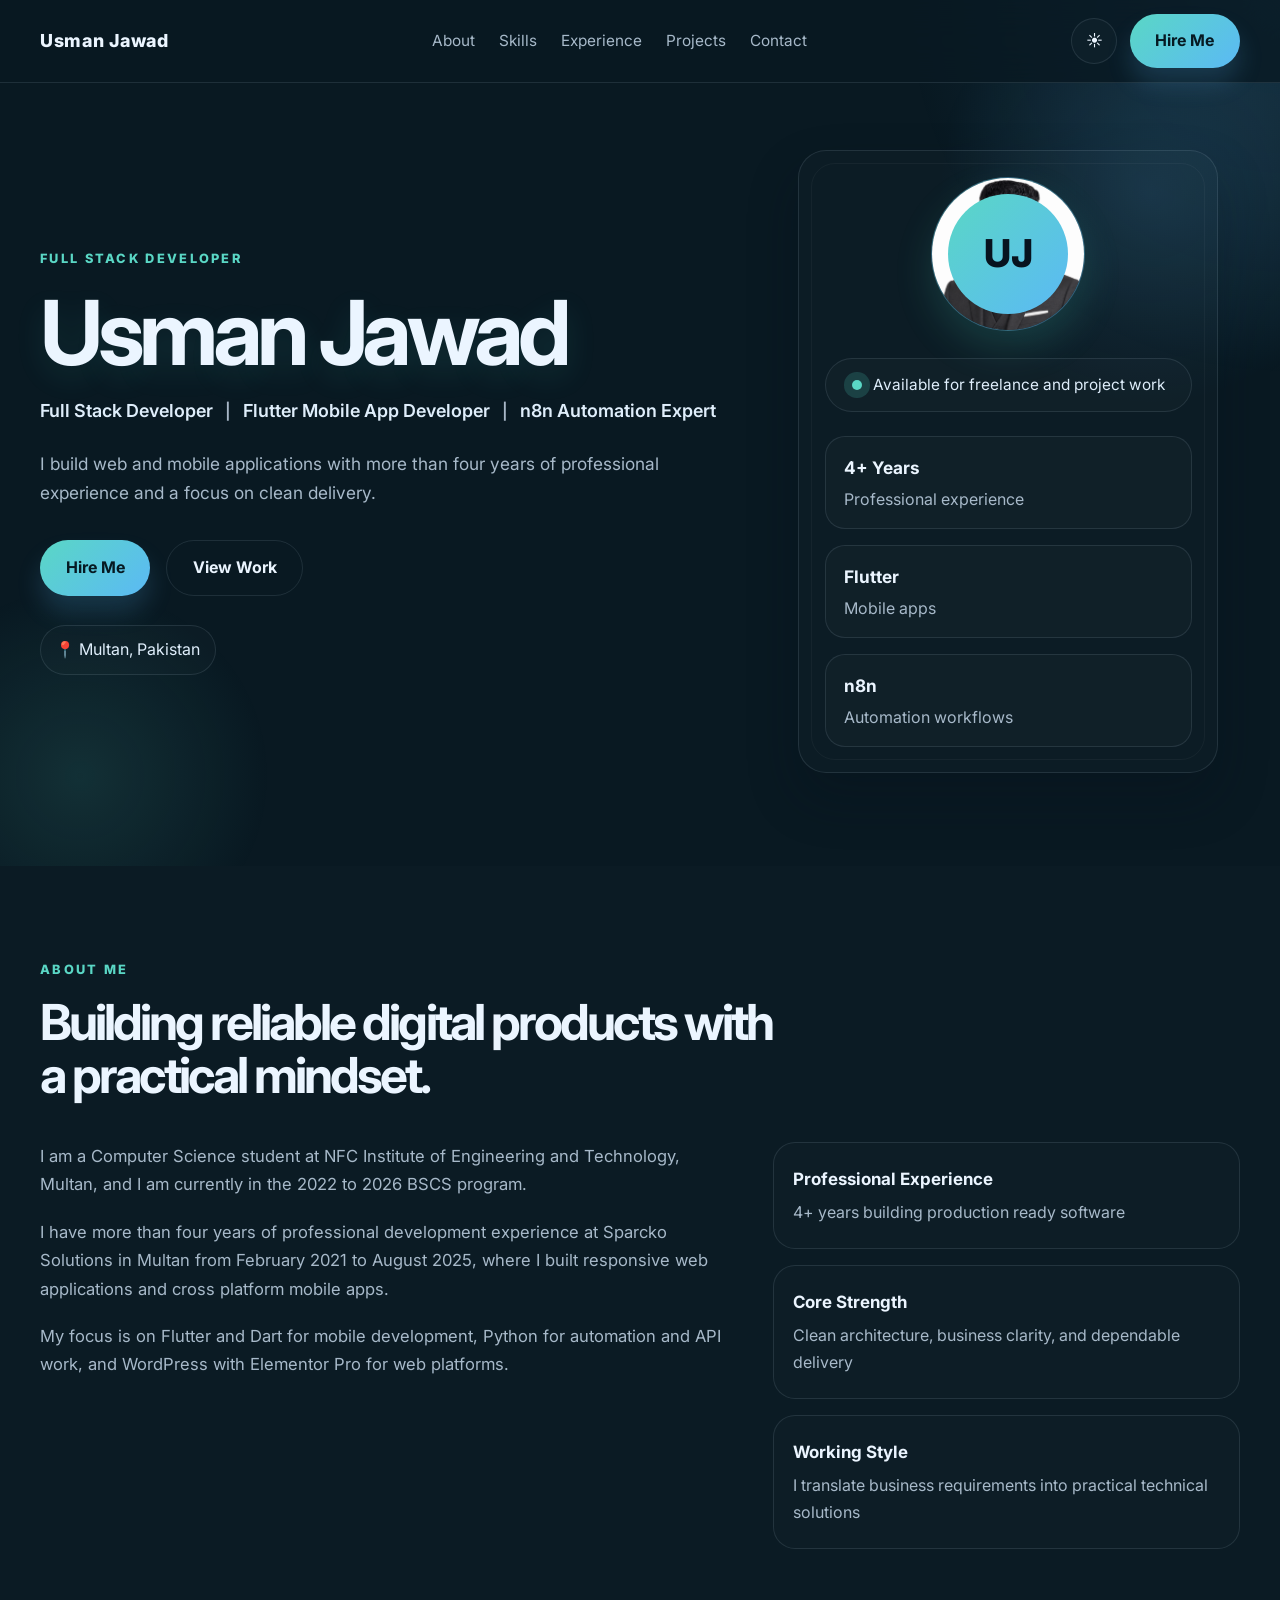
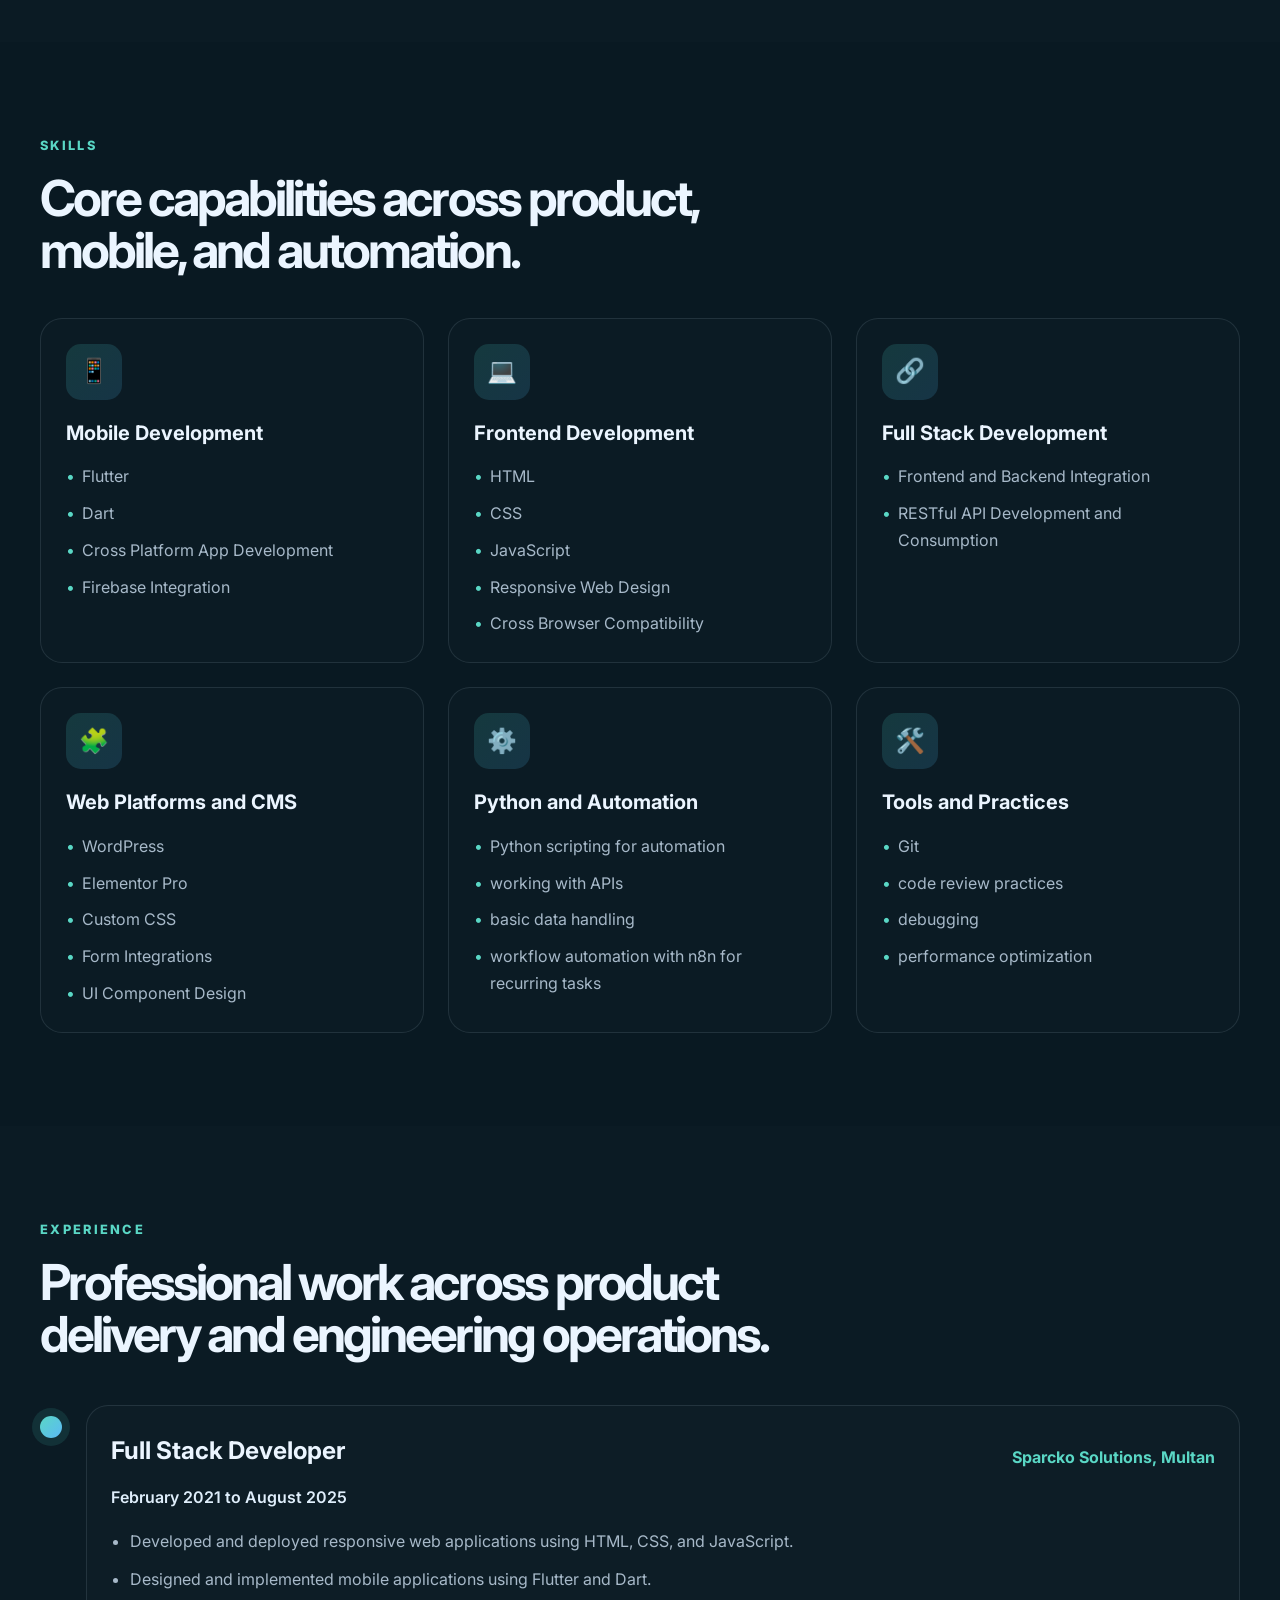
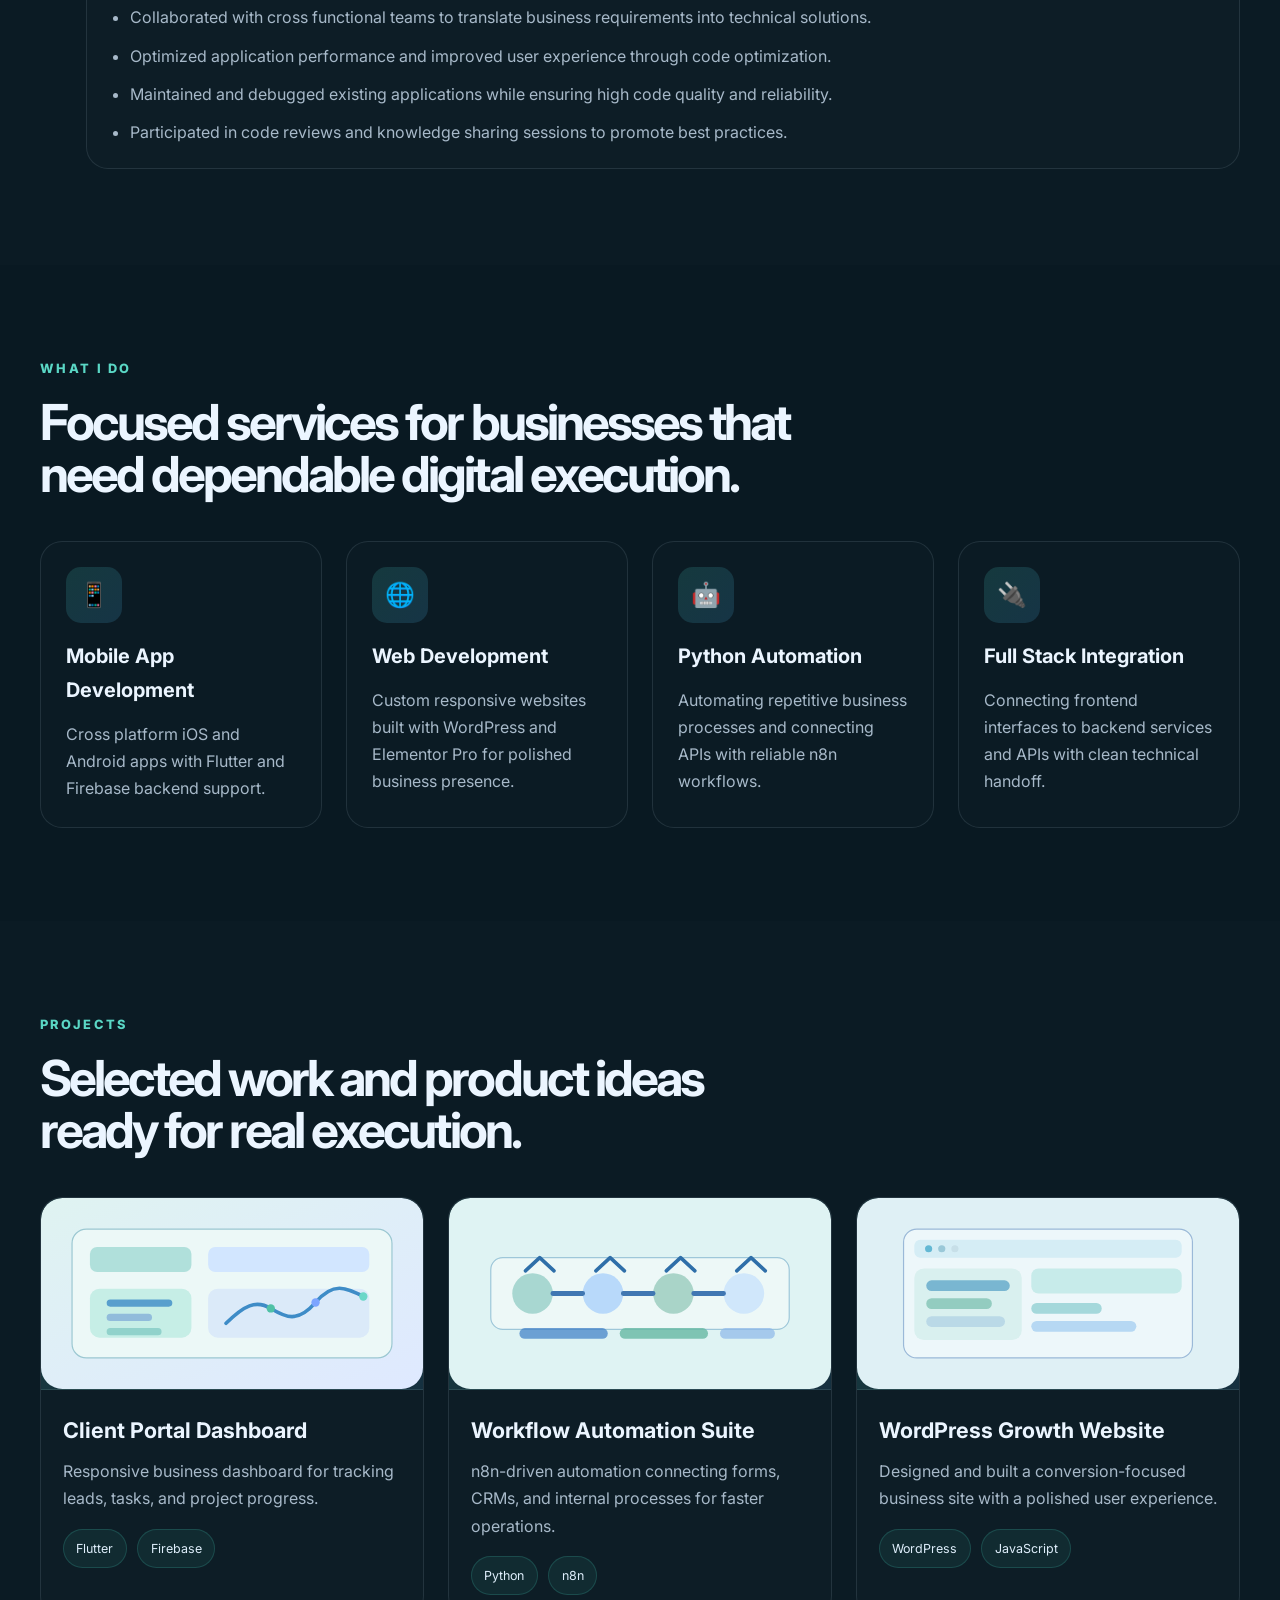
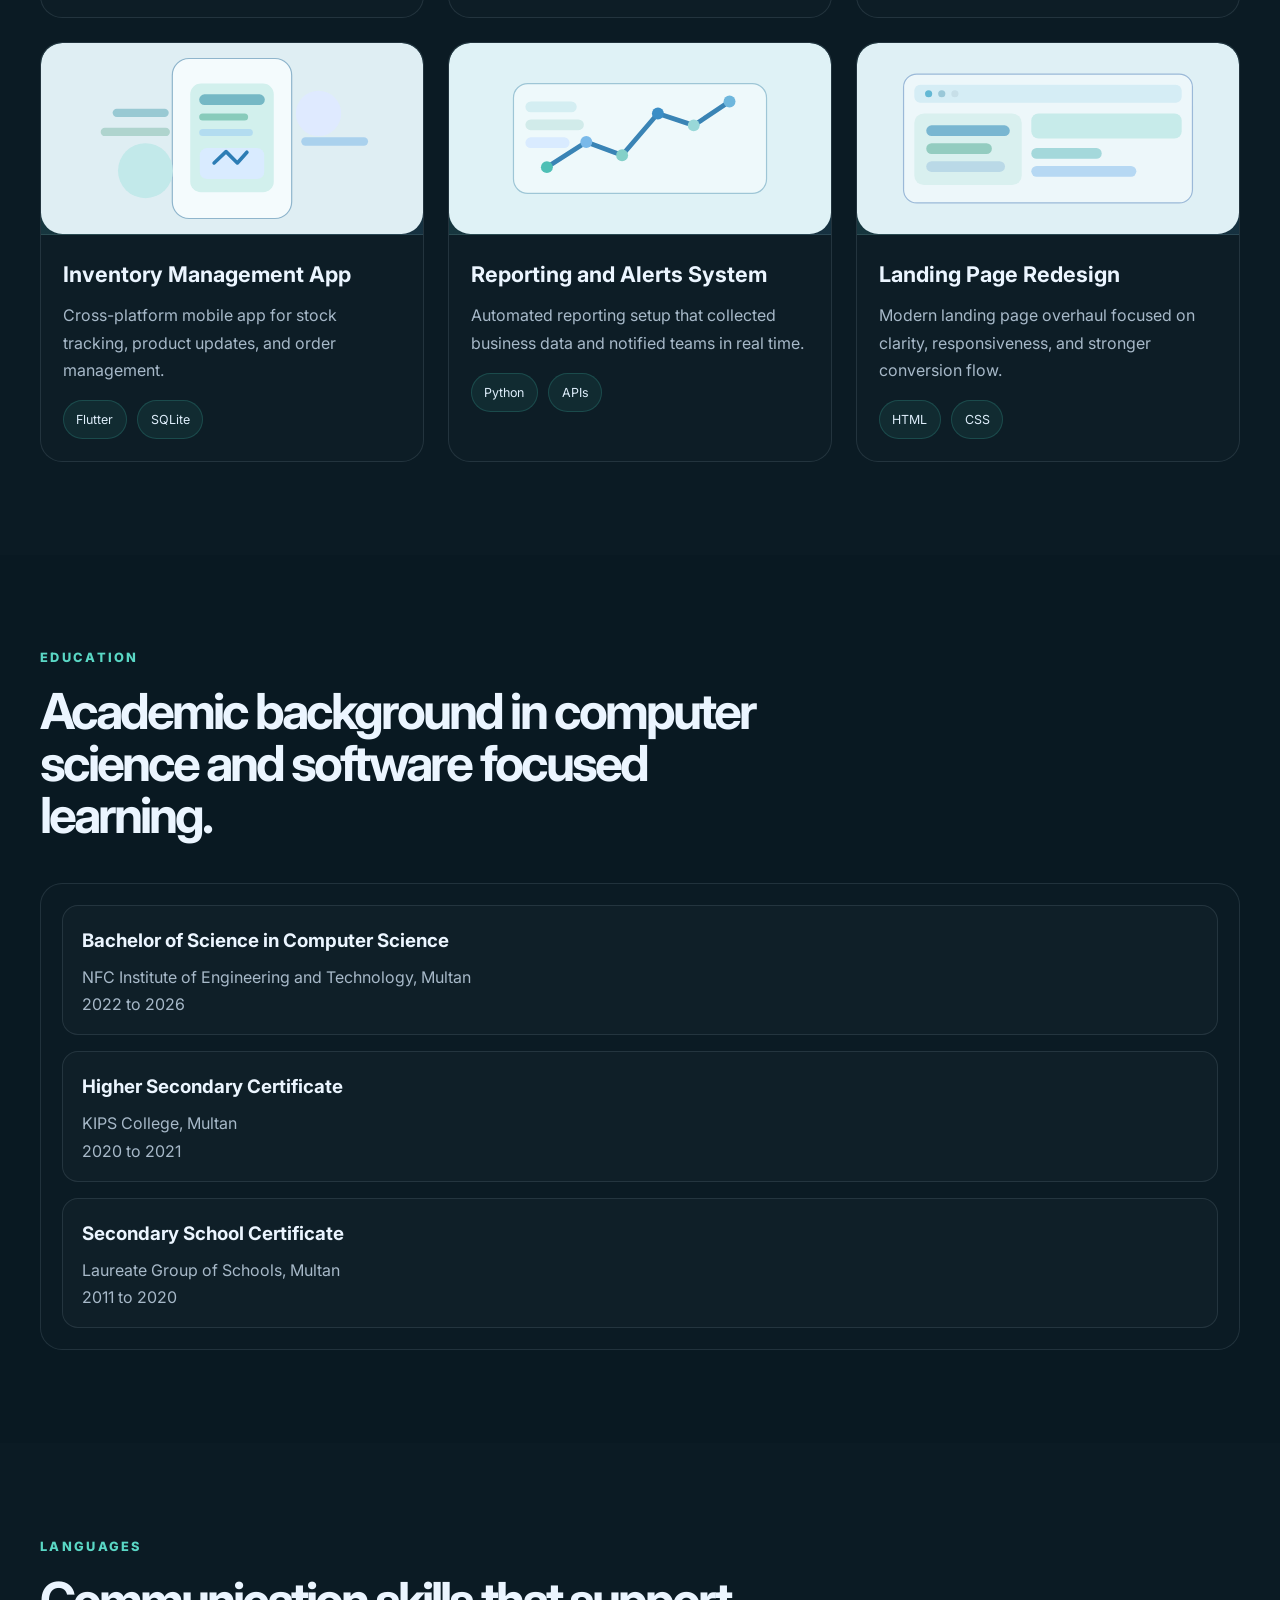
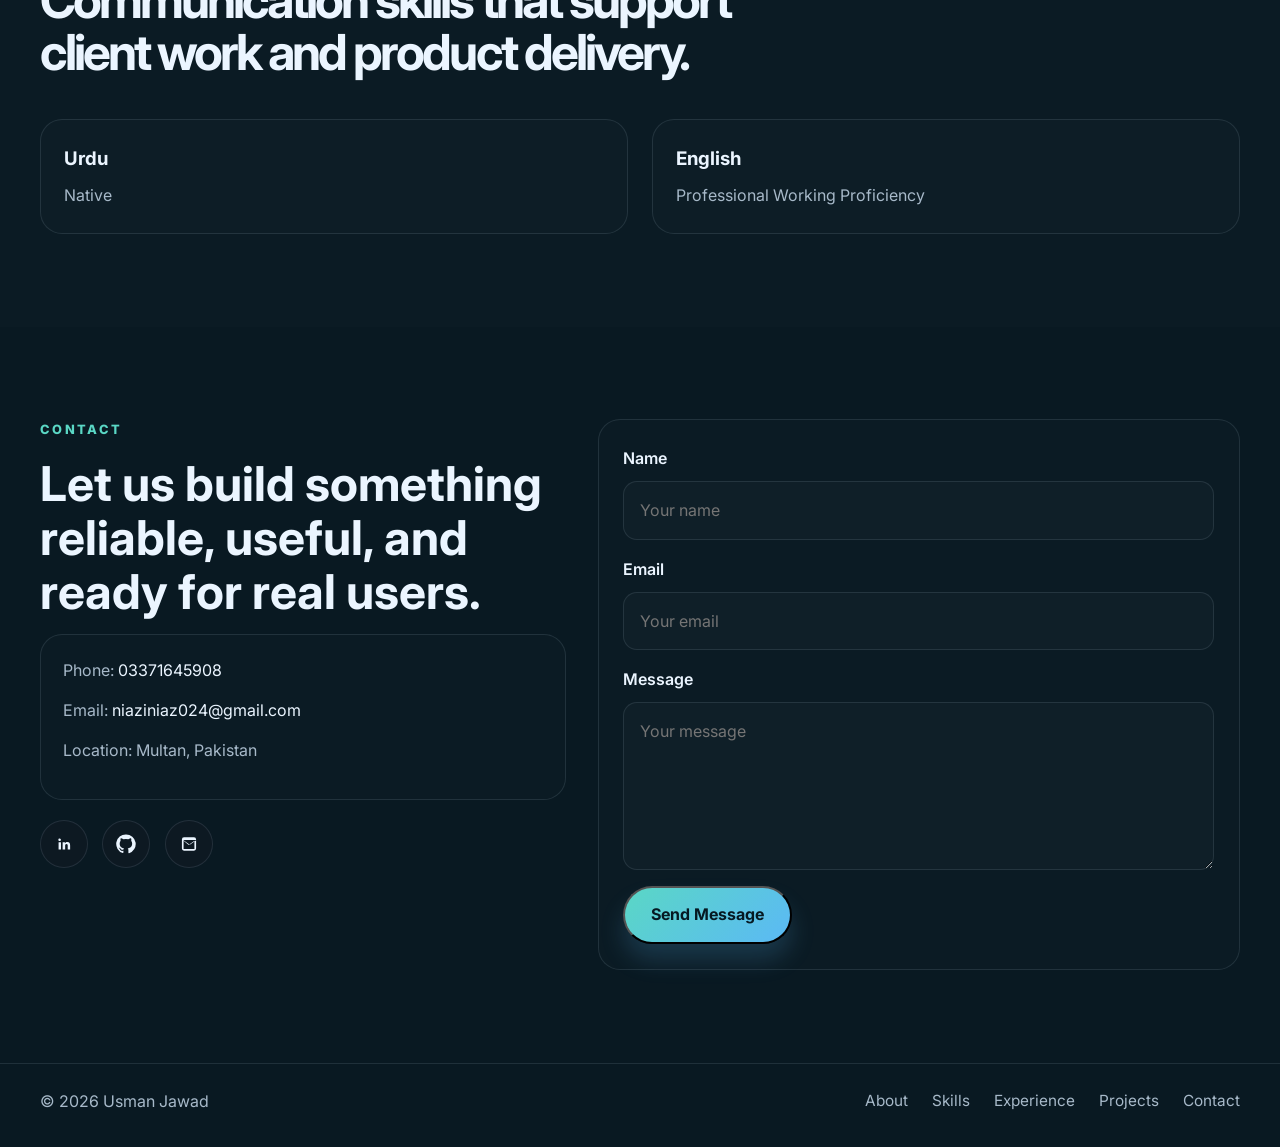
==== commit 25a832b8: "Add project visuals" ====
--- a/index.html
+++ b/index.html
@@ -278,7 +278,7 @@
             <div class="projects-grid">
               <article class="project-card reveal">
                 <div class="project-visual">
-                  <span>Business Web App</span>
+                  <img src="assets/project-dashboard.svg" alt="Client portal dashboard illustration" />
                 </div>
                 <div class="project-meta">
                   <h3>Client Portal Dashboard</h3>
@@ -292,7 +292,7 @@
 
               <article class="project-card reveal">
                 <div class="project-visual">
-                  <span>Automation System</span>
+                  <img src="assets/project-automation.svg" alt="Workflow automation illustration" />
                 </div>
                 <div class="project-meta">
                   <h3>Workflow Automation Suite</h3>
@@ -306,7 +306,7 @@
 
               <article class="project-card reveal">
                 <div class="project-visual">
-                  <span>Business Website</span>
+                  <img src="assets/project-website.svg" alt="Business website illustration" />
                 </div>
                 <div class="project-meta">
                   <h3>WordPress Growth Website</h3>
@@ -320,7 +320,7 @@
 
               <article class="project-card reveal">
                 <div class="project-visual">
-                  <span>Mobile Product</span>
+                  <img src="assets/project-mobile.svg" alt="Mobile app illustration" />
                 </div>
                 <div class="project-meta">
                   <h3>Inventory Management App</h3>
@@ -334,7 +334,7 @@
 
               <article class="project-card reveal">
                 <div class="project-visual">
-                  <span>Data Workflow</span>
+                  <img src="assets/project-reporting.svg" alt="Reporting dashboard illustration" />
                 </div>
                 <div class="project-meta">
                   <h3>Reporting and Alerts System</h3>
@@ -348,7 +348,7 @@
 
               <article class="project-card reveal">
                 <div class="project-visual">
-                  <span>Brand Presence</span>
+                  <img src="assets/project-website.svg" alt="Landing page redesign illustration" />
                 </div>
                 <div class="project-meta">
                   <h3>Landing Page Redesign</h3>
--- a/styles.css
+++ b/styles.css
@@ -654,12 +654,17 @@
   min-height: 182px;
   display: grid;
   place-items: center;
-  text-align: center;
-  padding: 1.2rem;
+  padding: 0;
   background: linear-gradient(135deg, rgba(72, 215, 194, 0.15), rgba(78, 186, 244, 0.12));
   border-bottom: 1px solid var(--line);
-  color: var(--muted-strong);
-  font-weight: 700;
+  overflow: hidden;
+}
+
+.project-visual img {
+  display: block;
+  width: 100%;
+  height: 100%;
+  object-fit: cover;
 }
 
 .project-meta {
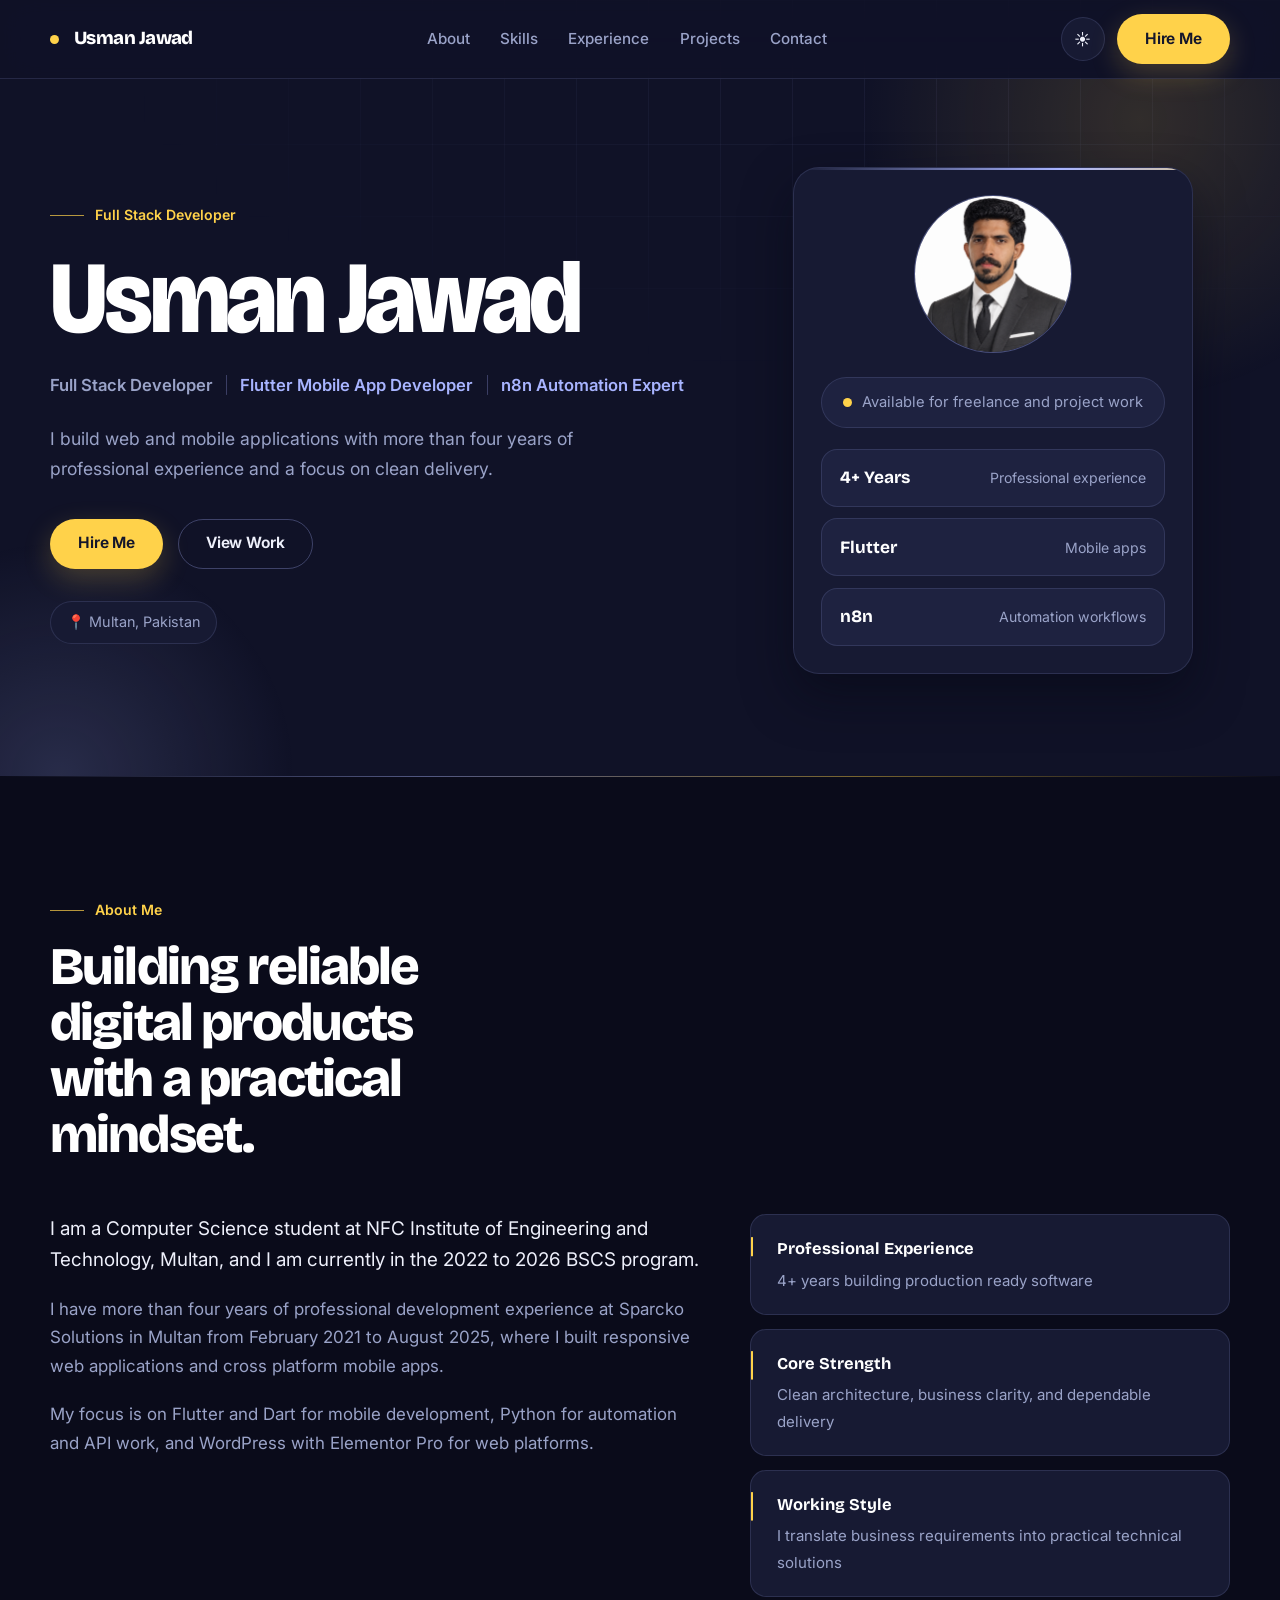
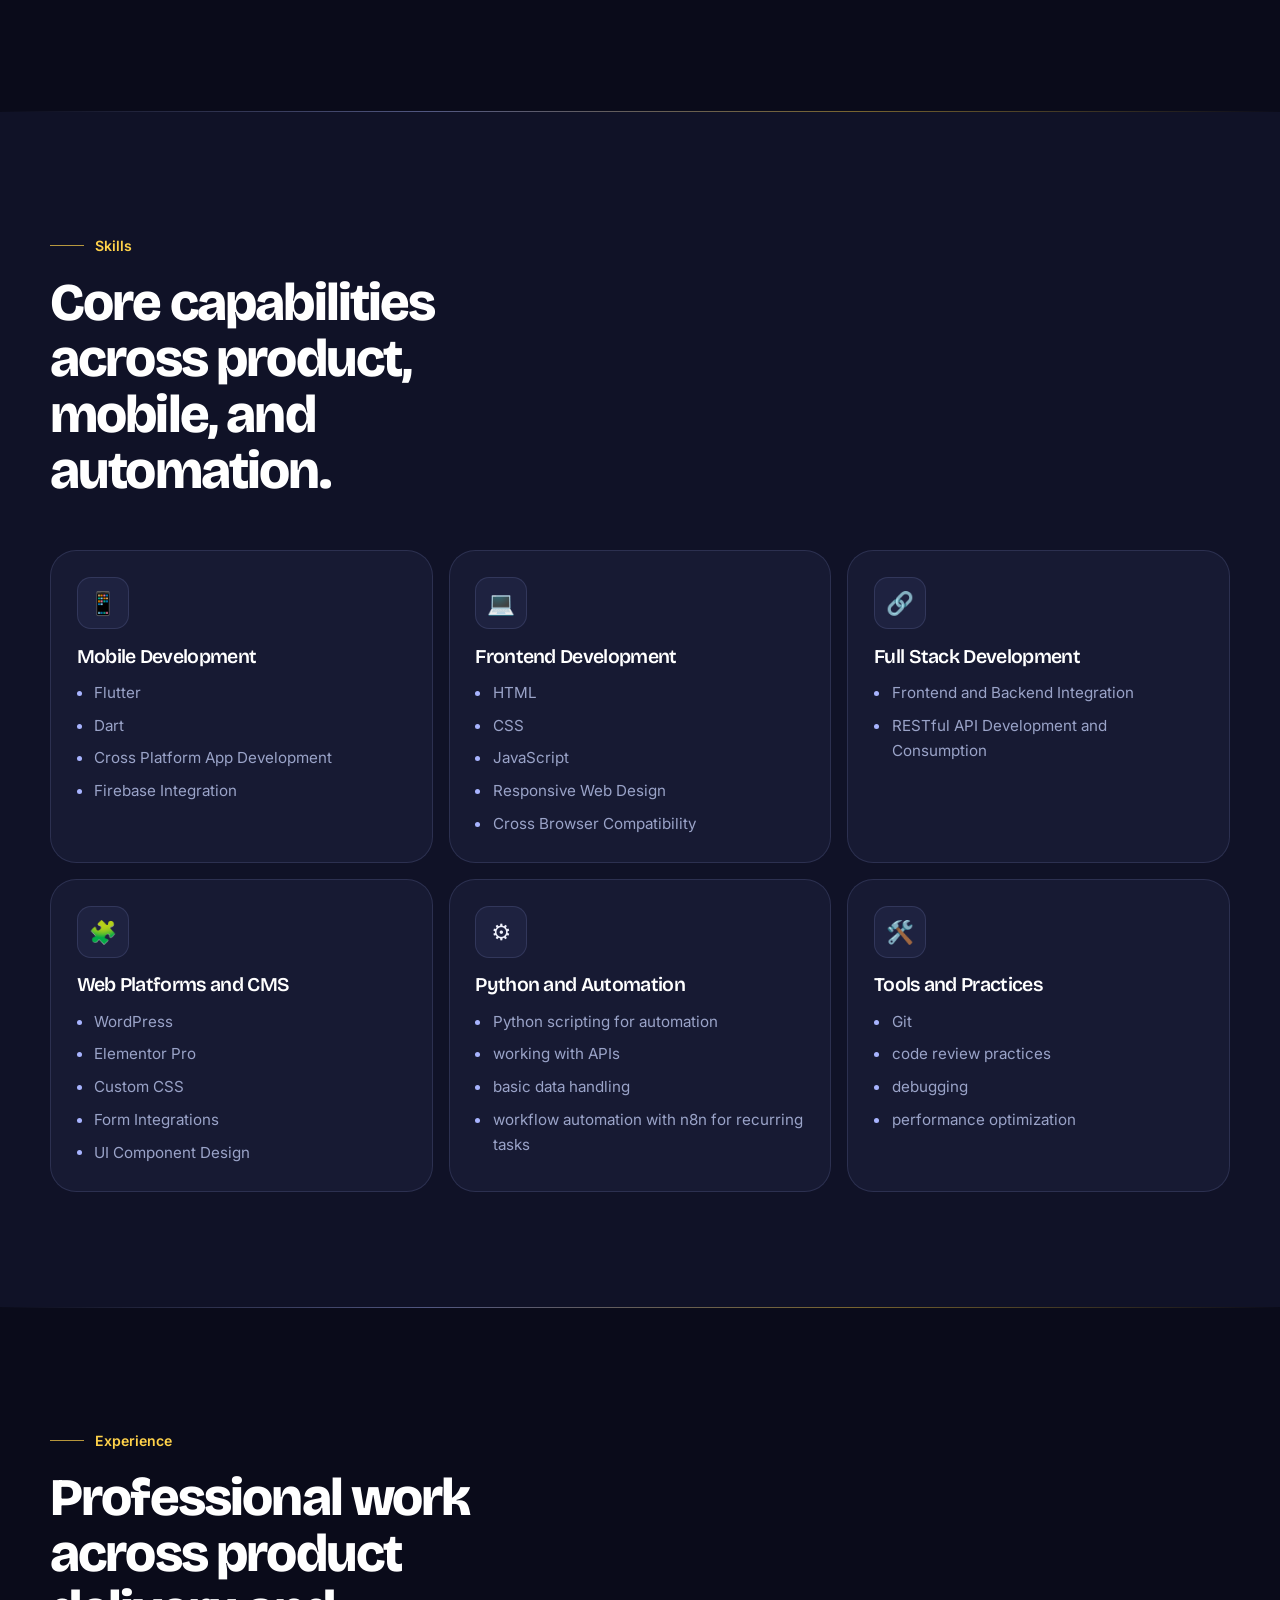
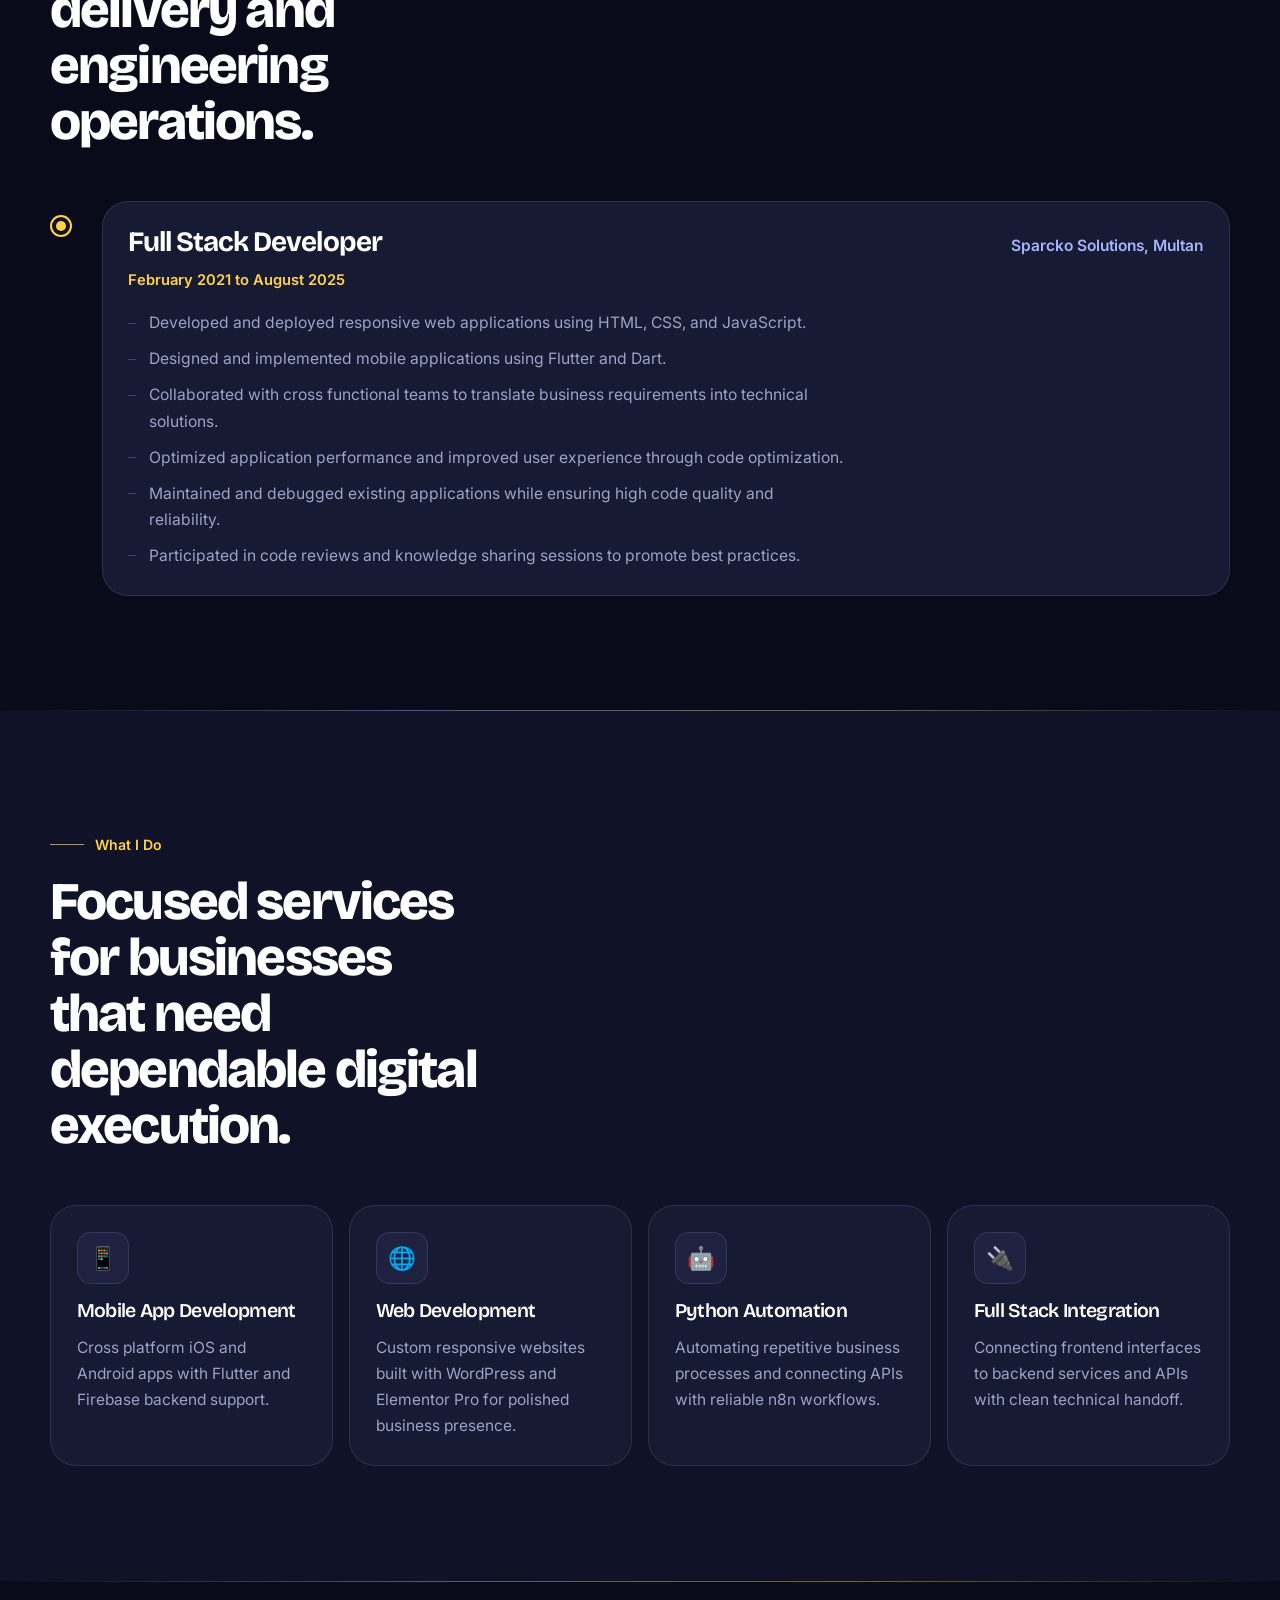
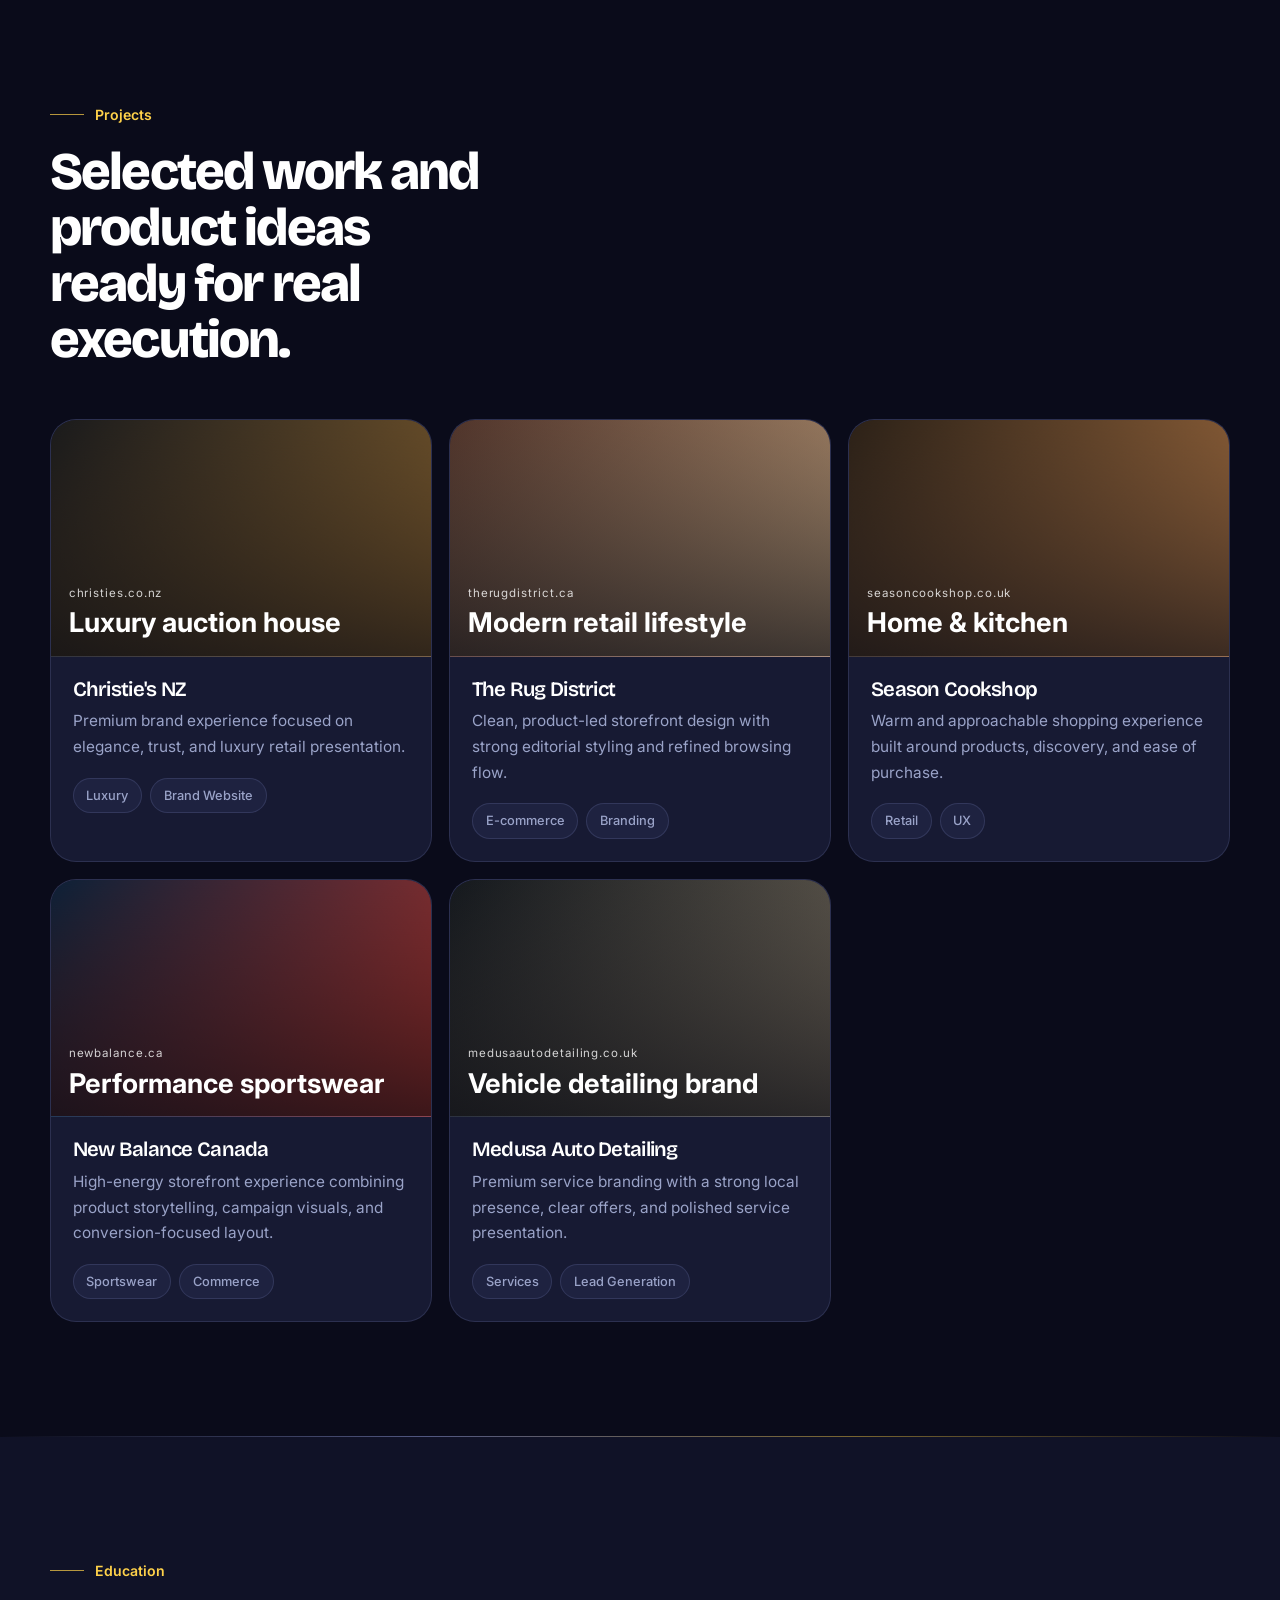
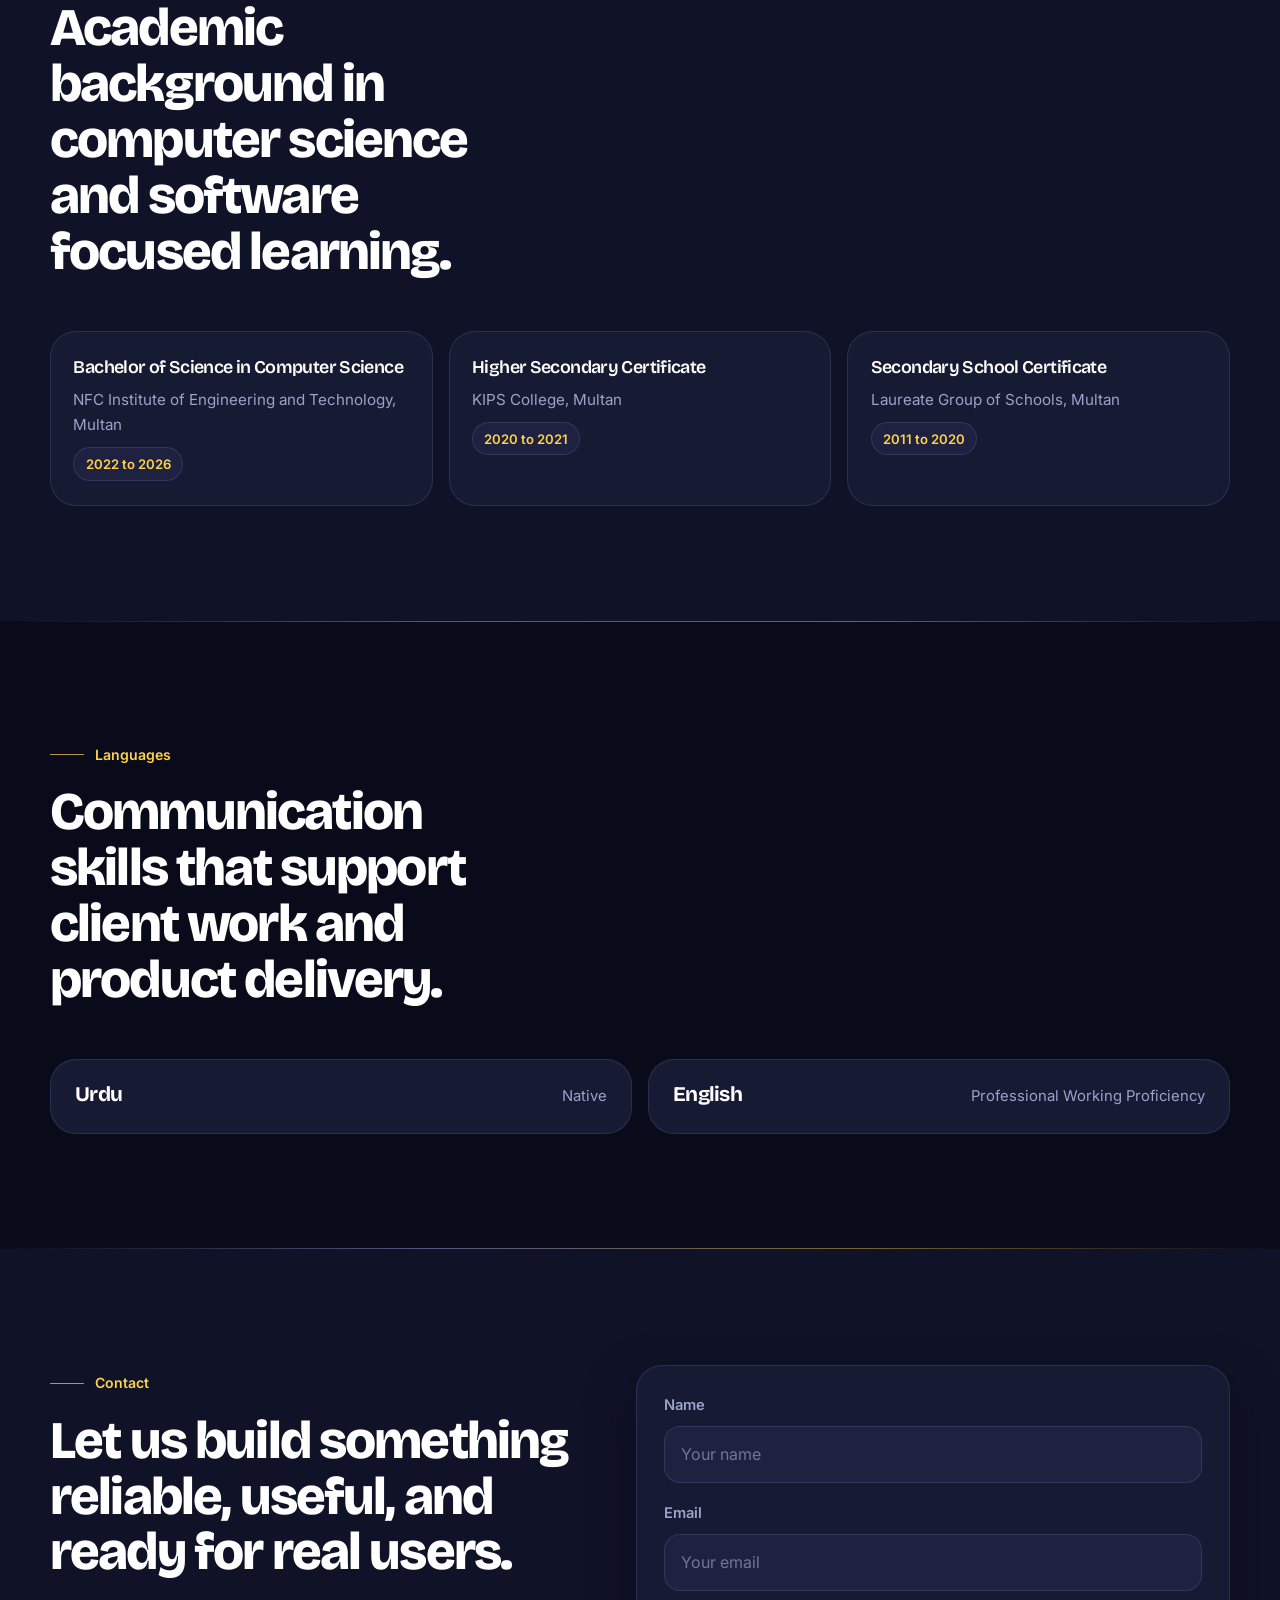
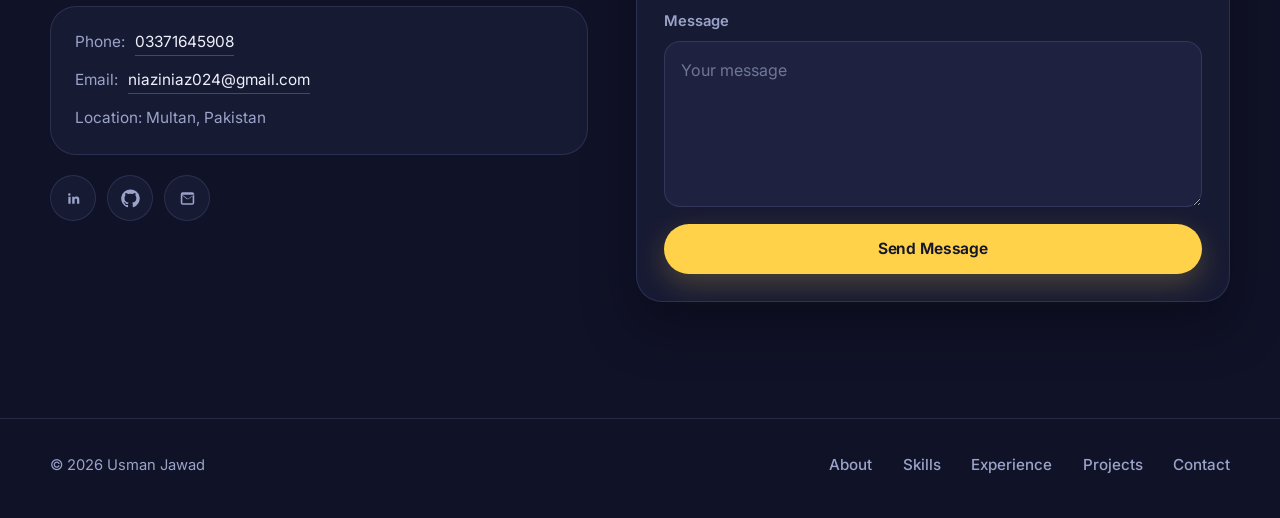
==== commit 79b56da7: "Update portfolio project showcase Co-authored-by: Copilot <223556219+Copilot@users.noreply.github.co" ====
--- a/index.html
+++ b/index.html
@@ -277,87 +277,98 @@
             </div>
             <div class="projects-grid">
               <article class="project-card reveal">
-                <div class="project-visual">
-                  <img src="assets/project-dashboard.svg" alt="Client portal dashboard illustration" />
-                </div>
-                <div class="project-meta">
-                  <h3>Client Portal Dashboard</h3>
-                  <p>Responsive business dashboard for tracking leads, tasks, and project progress.</p>
-                  <div class="tag-list">
-                    <span>Flutter</span>
-                    <span>Firebase</span>
-                  </div>
-                </div>
+                <a class="project-card-link" href="https://www.christies.co.nz/" target="_blank" rel="noreferrer">
+                  <div class="project-visual project-visual--christies">
+                    <div class="project-visual-inner">
+                      <span class="project-domain">christies.co.nz</span>
+                      <strong>Luxury auction house</strong>
+                    </div>
+                  </div>
+                  <div class="project-meta">
+                    <h3>Christie's NZ</h3>
+                    <p>Premium brand experience focused on elegance, trust, and luxury retail presentation.</p>
+                    <div class="tag-list">
+                      <span>Luxury</span>
+                      <span>Brand Website</span>
+                    </div>
+                  </div>
+                </a>
               </article>
 
               <article class="project-card reveal">
-                <div class="project-visual">
-                  <img src="assets/project-automation.svg" alt="Workflow automation illustration" />
-                </div>
-                <div class="project-meta">
-                  <h3>Workflow Automation Suite</h3>
-                  <p>n8n-driven automation connecting forms, CRMs, and internal processes for faster operations.</p>
-                  <div class="tag-list">
-                    <span>Python</span>
-                    <span>n8n</span>
-                  </div>
-                </div>
+                <a class="project-card-link" href="https://therugdistrict.ca/" target="_blank" rel="noreferrer">
+                  <div class="project-visual project-visual--rugdistrict">
+                    <div class="project-visual-inner">
+                      <span class="project-domain">therugdistrict.ca</span>
+                      <strong>Modern retail lifestyle</strong>
+                    </div>
+                  </div>
+                  <div class="project-meta">
+                    <h3>The Rug District</h3>
+                    <p>Clean, product-led storefront design with strong editorial styling and refined browsing flow.</p>
+                    <div class="tag-list">
+                      <span>E-commerce</span>
+                      <span>Branding</span>
+                    </div>
+                  </div>
+                </a>
               </article>
 
               <article class="project-card reveal">
-                <div class="project-visual">
-                  <img src="assets/project-website.svg" alt="Business website illustration" />
-                </div>
-                <div class="project-meta">
-                  <h3>WordPress Growth Website</h3>
-                  <p>Designed and built a conversion-focused business site with a polished user experience.</p>
-                  <div class="tag-list">
-                    <span>WordPress</span>
-                    <span>JavaScript</span>
-                  </div>
-                </div>
+                <a class="project-card-link" href="https://seasoncookshop.co.uk" target="_blank" rel="noreferrer">
+                  <div class="project-visual project-visual--cookshop">
+                    <div class="project-visual-inner">
+                      <span class="project-domain">seasoncookshop.co.uk</span>
+                      <strong>Home & kitchen</strong>
+                    </div>
+                  </div>
+                  <div class="project-meta">
+                    <h3>Season Cookshop</h3>
+                    <p>Warm and approachable shopping experience built around products, discovery, and ease of purchase.</p>
+                    <div class="tag-list">
+                      <span>Retail</span>
+                      <span>UX</span>
+                    </div>
+                  </div>
+                </a>
               </article>
 
               <article class="project-card reveal">
-                <div class="project-visual">
-                  <img src="assets/project-mobile.svg" alt="Mobile app illustration" />
-                </div>
-                <div class="project-meta">
-                  <h3>Inventory Management App</h3>
-                  <p>Cross-platform mobile app for stock tracking, product updates, and order management.</p>
-                  <div class="tag-list">
-                    <span>Flutter</span>
-                    <span>SQLite</span>
-                  </div>
-                </div>
+                <a class="project-card-link" href="https://www.newbalance.ca" target="_blank" rel="noreferrer">
+                  <div class="project-visual project-visual--newbalance">
+                    <div class="project-visual-inner">
+                      <span class="project-domain">newbalance.ca</span>
+                      <strong>Performance sportswear</strong>
+                    </div>
+                  </div>
+                  <div class="project-meta">
+                    <h3>New Balance Canada</h3>
+                    <p>High-energy storefront experience combining product storytelling, campaign visuals, and conversion-focused layout.</p>
+                    <div class="tag-list">
+                      <span>Sportswear</span>
+                      <span>Commerce</span>
+                    </div>
+                  </div>
+                </a>
               </article>
 
               <article class="project-card reveal">
-                <div class="project-visual">
-                  <img src="assets/project-reporting.svg" alt="Reporting dashboard illustration" />
-                </div>
-                <div class="project-meta">
-                  <h3>Reporting and Alerts System</h3>
-                  <p>Automated reporting setup that collected business data and notified teams in real time.</p>
-                  <div class="tag-list">
-                    <span>Python</span>
-                    <span>APIs</span>
-                  </div>
-                </div>
-              </article>
-
-              <article class="project-card reveal">
-                <div class="project-visual">
-                  <img src="assets/project-website.svg" alt="Landing page redesign illustration" />
-                </div>
-                <div class="project-meta">
-                  <h3>Landing Page Redesign</h3>
-                  <p>Modern landing page overhaul focused on clarity, responsiveness, and stronger conversion flow.</p>
-                  <div class="tag-list">
-                    <span>HTML</span>
-                    <span>CSS</span>
-                  </div>
-                </div>
+                <a class="project-card-link" href="https://medusaautodetailing.co.uk" target="_blank" rel="noreferrer">
+                  <div class="project-visual project-visual--medusa">
+                    <div class="project-visual-inner">
+                      <span class="project-domain">medusaautodetailing.co.uk</span>
+                      <strong>Vehicle detailing brand</strong>
+                    </div>
+                  </div>
+                  <div class="project-meta">
+                    <h3>Medusa Auto Detailing</h3>
+                    <p>Premium service branding with a strong local presence, clear offers, and polished service presentation.</p>
+                    <div class="tag-list">
+                      <span>Services</span>
+                      <span>Lead Generation</span>
+                    </div>
+                  </div>
+                </a>
               </article>
             </div>
           </div>
--- a/styles.css
+++ b/styles.css
@@ -1,62 +1,101 @@
+@import url("https://fonts.googleapis.com/css2?family=Bricolage+Grotesque:opsz,wdth,wght@12..96,75..100,400;12..96,75..100,600;12..96,75..100,800&display=swap");
+
+/* ============================================================
+   Usman Jawad — portfolio
+   Motif: automation is connection. A thin signal wire runs
+   through the page and lights up where content matters.
+   ============================================================ */
+
 :root {
-  --bg: #091922;
-  --bg-soft: #0d1e2b;
-  --panel: rgba(15, 25, 35, 0.8);
-  --panel-strong: #112330;
-  --surface: #101f2b;
-  --surface-alt: #162d3d;
-  --text: #ebf5ff;
-  --muted: #a7b9c9;
-  --muted-strong: #dfeefb;
-  --line: rgba(189, 211, 228, 0.12);
-  --accent: #5ad7c5;
-  --accent-strong: #5bb9f5;
-  --accent-soft: rgba(90, 215, 197, 0.08);
-  --shadow: 0 25px 50px rgba(6, 16, 26, 0.3);
-  --radius: 22px;
-  --container: 1200px;
+  /* ink base */
+  --bg: #101227;
+  --bg-deep: #0a0b1a;
+  --surface: #171a33;
+  --surface-2: #1e2240;
+  --line: rgba(168, 180, 255, 0.14);
+  --line-strong: rgba(168, 180, 255, 0.3);
+
+  /* text */
+  --text: #eef0fb;
+  --text-dim: #9aa3c8;
+  --text-bright: #ffffff;
+
+  /* signal */
+  --signal: #ffd24a;
+  --signal-deep: #f0b800;
+  --periwinkle: #a8b4ff;
+  --wire: linear-gradient(90deg, transparent, var(--periwinkle), var(--signal), transparent);
+
+  --glow: 0 0 0 1px rgba(255, 210, 74, 0.2), 0 18px 45px rgba(8, 9, 24, 0.55);
+  --lift: 0 22px 48px rgba(6, 7, 20, 0.5);
+
+  --r-sm: 10px;
+  --r-md: 16px;
+  --r-lg: 26px;
+  --container: 1180px;
+
+  --ease: cubic-bezier(0.22, 1, 0.36, 1);
+  --ease-snap: cubic-bezier(0.34, 1.56, 0.64, 1);
 }
 
 body.light-mode {
-  --bg: #f5f8fc;
-  --bg-soft: #edf4fb;
-  --panel: rgba(255, 255, 255, 0.96);
-  --panel-strong: #ffffff;
+  --bg: #eef0f6;
+  --bg-deep: #e3e7f2;
   --surface: #ffffff;
-  --surface-alt: #f9fbfe;
-  --text: #122535;
-  --muted: #587186;
-  --muted-strong: #1a2d3d;
-  --line: rgba(18, 37, 53, 0.08);
-  --accent: #0a8b93;
-  --accent-strong: #0a6ad8;
-  --accent-soft: rgba(10, 139, 147, 0.08);
-  --shadow: 0 18px 40px rgba(12, 28, 43, 0.06);
-}
-
-* {
+  --surface-2: #f6f8fd;
+  --line: rgba(24, 28, 62, 0.1);
+  --line-strong: rgba(24, 28, 62, 0.22);
+
+  --text: #161a35;
+  --text-dim: #545c86;
+  --text-bright: #0b0d1f;
+
+  --signal: #b07c00;
+  --signal-deep: #8c6200;
+  --periwinkle: #4f5ecf;
+  --wire: linear-gradient(90deg, transparent, var(--periwinkle), var(--signal), transparent);
+
+  --glow: 0 0 0 1px rgba(79, 94, 207, 0.14), 0 16px 38px rgba(24, 28, 62, 0.1);
+  --lift: 0 20px 40px rgba(24, 28, 62, 0.12);
+}
+
+/* ---------- reset ---------- */
+
+*,
+*::before,
+*::after {
   box-sizing: border-box;
 }
 
 html {
   scroll-behavior: smooth;
+  -webkit-text-size-adjust: 100%;
 }
 
 body {
   margin: 0;
-  font-family: "Inter", sans-serif;
+  font-family: "Inter", system-ui, sans-serif;
+  font-size: 1rem;
+  line-height: 1.68;
+  color: var(--text);
   background: var(--bg);
-  color: var(--text);
-  line-height: 1.7;
-  transition: background 0.3s ease, color 0.3s ease;
-}
-
+  overflow-x: hidden;
+  transition: background 0.45s var(--ease), color 0.45s var(--ease);
+}
+
+/* faint circuit field behind everything */
 body::before {
   content: "";
   position: fixed;
   inset: 0;
+  z-index: 0;
   pointer-events: none;
-  background: radial-gradient(circle at top right, rgba(91, 185, 245, 0.15), transparent 24%);
+  background-image: linear-gradient(var(--line) 1px, transparent 1px),
+    linear-gradient(90deg, var(--line) 1px, transparent 1px);
+  background-size: 72px 72px;
+  mask-image: radial-gradient(ellipse 90% 60% at 70% 0%, #000 0%, transparent 72%);
+  -webkit-mask-image: radial-gradient(ellipse 90% 60% at 70% 0%, #000 0%, transparent 72%);
+  opacity: 0.6;
 }
 
 img,
@@ -74,238 +113,445 @@
 input,
 textarea {
   font: inherit;
-}
+  color: inherit;
+}
+
+:focus-visible {
+  outline: 2px solid var(--signal);
+  outline-offset: 3px;
+  border-radius: 4px;
+}
+
+::selection {
+  background: var(--signal);
+  color: #0b0d1f;
+}
+
+/* ---------- layout ---------- */
 
 .page-shell {
+  position: relative;
+  z-index: 1;
   min-height: 100vh;
 }
 
 .container {
-  width: min(var(--container), calc(100% - 2rem));
-  margin: 0 auto;
+  width: min(var(--container), calc(100% - 2.5rem));
+  margin-inline: auto;
 }
 
 .section {
-  padding: 5.8rem 0;
+  position: relative;
+  padding-block: clamp(4rem, 9vw, 7.5rem);
 }
 
 .light-section {
-  background: rgba(255, 255, 255, 0.008);
-}
-
-body.light-mode .light-section {
-  background: rgba(17, 31, 43, 0.015);
-}
+  background: var(--bg-deep);
+}
+
+/* the wire that separates sections */
+.light-section::before,
+.light-section::after {
+  content: "";
+  position: absolute;
+  left: 0;
+  right: 0;
+  height: 1px;
+  background: var(--wire);
+  opacity: 0.45;
+}
+
+.light-section::before {
+  top: 0;
+}
+.light-section::after {
+  bottom: 0;
+}
+
+/* ---------- header ---------- */
 
 .site-header {
   position: sticky;
   top: 0;
-  z-index: 1000;
-  backdrop-filter: blur(18px);
-  background: rgba(9, 25, 34, 0.74);
+  z-index: 900;
+  background: color-mix(in srgb, var(--bg) 82%, transparent);
+  backdrop-filter: blur(20px) saturate(1.4);
+  -webkit-backdrop-filter: blur(20px) saturate(1.4);
   border-bottom: 1px solid var(--line);
 }
 
-body.light-mode .site-header {
-  background: rgba(245, 248, 252, 0.85);
+.site-header::after {
+  content: "";
+  position: absolute;
+  left: 0;
+  bottom: -1px;
+  height: 2px;
+  width: 100%;
+  background: var(--wire);
+  opacity: 0;
+  transform: scaleX(0.2);
+  transform-origin: left;
+  transition: opacity 0.6s var(--ease), transform 1.1s var(--ease);
+}
+
+.site-header:hover::after {
+  opacity: 0.9;
+  transform: scaleX(1);
 }
 
 .nav-wrap {
   display: flex;
   align-items: center;
   justify-content: space-between;
-  min-height: 82px;
-  gap: 1rem;
+  gap: 1.25rem;
+  min-height: 78px;
 }
 
 .brand {
+  font-family: "Bricolage Grotesque", "Inter", sans-serif;
   font-weight: 800;
-  font-size: 1.12rem;
-  letter-spacing: 0.04em;
+  font-size: 1.16rem;
+  letter-spacing: -0.03em;
+  color: var(--text-bright);
+  position: relative;
+  padding-left: 1.5rem;
+}
+
+/* live status node next to the name */
+.brand::before {
+  content: "";
+  position: absolute;
+  left: 0;
+  top: 50%;
+  width: 9px;
+  height: 9px;
+  margin-top: -4px;
+  border-radius: 50%;
+  background: var(--signal);
+  box-shadow: 0 0 0 0 rgba(255, 210, 74, 0.6);
+  animation: node-pulse 2.8s var(--ease) infinite;
+}
+
+@keyframes node-pulse {
+  0%,
+  100% {
+    box-shadow: 0 0 0 0 rgba(255, 210, 74, 0.55);
+  }
+  55% {
+    box-shadow: 0 0 0 9px rgba(255, 210, 74, 0);
+  }
 }
 
 .main-nav,
 .footer-nav {
   display: flex;
   align-items: center;
-  gap: 1.5rem;
+  gap: 1.9rem;
 }
 
 .main-nav a,
 .footer-nav a {
-  color: var(--muted);
-  font-size: 0.96rem;
-  transition: color 0.2s ease;
+  position: relative;
+  font-size: 0.95rem;
+  font-weight: 500;
+  color: var(--text-dim);
+  padding-block: 0.3rem;
+  transition: color 0.3s var(--ease);
+}
+
+.main-nav a::after,
+.footer-nav a::after {
+  content: "";
+  position: absolute;
+  left: 0;
+  bottom: 0;
+  height: 2px;
+  width: 100%;
+  background: var(--signal);
+  transform: scaleX(0);
+  transform-origin: right;
+  transition: transform 0.4s var(--ease);
 }
 
 .main-nav a:hover,
 .footer-nav a:hover {
-  color: var(--text);
+  color: var(--text-bright);
+}
+
+.main-nav a:hover::after,
+.footer-nav a:hover::after {
+  transform: scaleX(1);
+  transform-origin: left;
 }
 
 .nav-actions {
   display: inline-flex;
   align-items: center;
-  gap: 0.8rem;
+  gap: 0.75rem;
 }
 
 .theme-toggle {
-  width: 46px;
-  height: 46px;
+  width: 44px;
+  height: 44px;
+  display: grid;
+  place-items: center;
   border: 1px solid var(--line);
   border-radius: 50%;
-  background: rgba(255, 255, 255, 0.02);
-  color: var(--text);
+  background: var(--surface);
   cursor: pointer;
-  transition: transform 0.2s ease, border-color 0.2s ease;
+  transition: border-color 0.3s var(--ease), transform 0.5s var(--ease-snap);
 }
 
 .theme-toggle:hover {
-  transform: translateY(-1px);
-  border-color: rgba(72, 215, 194, 0.35);
-}
+  border-color: var(--signal);
+  transform: rotate(35deg);
+}
+
+.theme-icon {
+  font-size: 1rem;
+  line-height: 1;
+  display: block;
+}
+
+/* ---------- buttons ---------- */
 
 .nav-cta,
 .primary-btn,
 .secondary-btn {
+  position: relative;
   display: inline-flex;
   align-items: center;
   justify-content: center;
   min-height: 50px;
-  padding: 0.85rem 1.6rem;
+  padding-inline: 1.7rem;
   border-radius: 999px;
-  font-weight: 700;
-  transition: transform 0.2s ease, box-shadow 0.2s ease, border-color 0.2s ease;
-}
-
-.primary-btn,
-.nav-cta {
-  background: linear-gradient(135deg, var(--accent), var(--accent-strong));
-  color: #061922;
-  box-shadow: 0 16px 24px rgba(91, 185, 245, 0.18);
+  border: 1px solid transparent;
+  font-weight: 650;
+  font-size: 0.97rem;
+  letter-spacing: -0.01em;
+  cursor: pointer;
+  overflow: hidden;
+  transition: transform 0.35s var(--ease), box-shadow 0.35s var(--ease),
+    border-color 0.35s var(--ease), color 0.35s var(--ease);
+}
+
+.nav-cta,
+.primary-btn {
+  background: var(--signal);
+  color: #14162b;
+  box-shadow: 0 10px 28px rgba(255, 210, 74, 0.22);
+}
+
+body.light-mode .nav-cta,
+body.light-mode .primary-btn {
+  background: var(--periwinkle);
+  color: #ffffff;
+  box-shadow: 0 12px 28px rgba(79, 94, 207, 0.26);
+}
+
+/* sweep of light on hover, a signal passing through */
+.nav-cta::after,
+.primary-btn::after {
+  content: "";
+  position: absolute;
+  inset: 0;
+  background: linear-gradient(110deg, transparent 20%, rgba(255, 255, 255, 0.65) 50%, transparent 80%);
+  transform: translateX(-120%);
+  transition: transform 0.75s var(--ease);
+}
+
+.nav-cta:hover::after,
+.primary-btn:hover::after {
+  transform: translateX(120%);
+}
+
+.nav-cta:hover,
+.primary-btn:hover {
+  transform: translateY(-3px);
+  box-shadow: 0 18px 38px rgba(255, 210, 74, 0.32);
+}
+
+body.light-mode .nav-cta:hover,
+body.light-mode .primary-btn:hover {
+  box-shadow: 0 18px 38px rgba(79, 94, 207, 0.34);
 }
 
 .secondary-btn {
-  border: 1px solid var(--line);
   background: transparent;
+  border-color: var(--line-strong);
   color: var(--text);
 }
 
-.primary-btn:hover,
-.secondary-btn:hover,
-.nav-cta:hover {
-  transform: translateY(-2px);
-}
+.secondary-btn:hover {
+  transform: translateY(-3px);
+  border-color: var(--signal);
+  color: var(--text-bright);
+}
+
+button.primary-btn {
+  width: 100%;
+}
+
+/* ---------- typography ---------- */
+
+h1,
+h2,
+h3 {
+  font-family: "Bricolage Grotesque", "Inter", sans-serif;
+  color: var(--text-bright);
+  letter-spacing: -0.035em;
+  line-height: 1.06;
+  margin: 0;
+}
+
+.eyebrow {
+  display: inline-flex;
+  align-items: center;
+  gap: 0.7rem;
+  margin: 0 0 1.1rem;
+  font-size: 0.88rem;
+  font-weight: 600;
+  letter-spacing: 0;
+  color: var(--signal);
+}
+
+/* eyebrow reads as a wire feeding into the heading */
+.eyebrow::before {
+  content: "";
+  width: 34px;
+  height: 1px;
+  background: currentColor;
+  opacity: 0.7;
+}
+
+.section-heading {
+  max-width: 44ch;
+  margin-bottom: clamp(2.2rem, 4vw, 3.4rem);
+}
+
+.section-heading h2,
+.contact-copy h2 {
+  font-size: clamp(2.1rem, 4.2vw, 3.3rem);
+  font-weight: 800;
+}
+
+/* ---------- hero ---------- */
 
 .hero {
-  position: relative;
-  padding-top: 4.2rem;
+  padding-top: clamp(3rem, 7vw, 5.5rem);
+  padding-bottom: clamp(4rem, 8vw, 6.5rem);
   overflow: hidden;
 }
 
-.hero::before,
+.hero::before {
+  content: "";
+  position: absolute;
+  width: 640px;
+  height: 640px;
+  top: -280px;
+  right: -180px;
+  border-radius: 50%;
+  background: radial-gradient(circle, rgba(255, 210, 74, 0.14), transparent 62%);
+  pointer-events: none;
+  animation: drift 18s ease-in-out infinite alternate;
+}
+
 .hero::after {
   content: "";
   position: absolute;
+  width: 520px;
+  height: 520px;
+  bottom: -260px;
+  left: -200px;
   border-radius: 50%;
+  background: radial-gradient(circle, rgba(168, 180, 255, 0.16), transparent 64%);
   pointer-events: none;
-}
-
-.hero::before {
-  width: 500px;
-  height: 500px;
-  right: -120px;
-  top: -140px;
-  background: radial-gradient(circle, rgba(91, 185, 245, 0.12), transparent 62%);
-}
-
-.hero::after {
-  width: 420px;
-  height: 420px;
-  left: -130px;
-  bottom: -120px;
-  background: radial-gradient(circle, rgba(90, 215, 197, 0.12), transparent 64%);
+  animation: drift 22s ease-in-out infinite alternate-reverse;
+}
+
+@keyframes drift {
+  from {
+    transform: translate3d(0, 0, 0) scale(1);
+  }
+  to {
+    transform: translate3d(-40px, 40px, 0) scale(1.12);
+  }
 }
 
 .hero-grid {
   position: relative;
   z-index: 1;
   display: grid;
-  grid-template-columns: 1.2fr 0.8fr;
+  grid-template-columns: 1.15fr 0.85fr;
   align-items: center;
-  gap: 2.6rem;
-}
-
-.eyebrow {
-  margin: 0 0 1rem;
-  font-size: 0.8rem;
-  text-transform: uppercase;
-  letter-spacing: 0.18em;
-  color: var(--accent);
+  gap: clamp(2rem, 5vw, 4rem);
+}
+
+.hero-copy h1 {
+  font-size: clamp(3.4rem, 9vw, 6.4rem);
   font-weight: 800;
-}
-
-.hero-copy h1,
-.section-heading h2 {
-  margin: 0 0 1rem;
-  line-height: 1.05;
-  letter-spacing: -0.06em;
-}
-
-.hero-copy h1 {
-  font-size: clamp(3.2rem, 7vw, 5.8rem);
-  text-shadow: 0 10px 30px rgba(72, 215, 194, 0.12);
+  font-stretch: 92%;
+  margin-bottom: 1.2rem;
 }
 
 .tagline-wrap {
   display: flex;
   flex-wrap: wrap;
   align-items: center;
-  gap: 0.75rem;
-  margin-bottom: 1.4rem;
+  gap: 0.7rem;
+  margin-bottom: 1.5rem;
   font-weight: 600;
-  color: var(--muted-strong);
+  font-size: clamp(0.98rem, 1.3vw, 1.2rem);
+  color: var(--text-dim);
 }
 
 .tagline-static,
 .tagline-rotating {
-  font-size: clamp(1rem, 1.4vw, 1.35rem);
+  position: relative;
+}
+
+.tagline-rotating {
+  color: var(--periwinkle);
 }
 
 .tagline-separator {
-  color: rgba(202, 219, 235, 0.82);
+  color: var(--line-strong);
+  font-weight: 300;
 }
 
 .hero-summary {
-  max-width: 640px;
-  margin: 0 0 2rem;
-  font-size: 1.08rem;
-  color: var(--muted);
+  max-width: 54ch;
+  margin: 0 0 2.2rem;
+  font-size: 1.1rem;
+  color: var(--text-dim);
 }
 
 .hero-actions {
   display: flex;
   flex-wrap: wrap;
-  gap: 1rem;
-  margin-bottom: 1.8rem;
+  gap: 0.9rem;
+  margin-bottom: 2rem;
 }
 
 .hero-meta {
   display: flex;
   flex-wrap: wrap;
-  gap: 1rem;
-  color: var(--muted-strong);
+  gap: 0.7rem;
 }
 
 .meta-item {
   display: inline-flex;
   align-items: center;
-  gap: 0.55rem;
-  padding: 0.65rem 0.9rem;
+  gap: 0.5rem;
+  padding: 0.55rem 1rem;
+  border: 1px solid var(--line);
   border-radius: 999px;
-  border: 1px solid var(--line);
-  background: rgba(255, 255, 255, 0.015);
-}
+  background: var(--surface);
+  font-size: 0.9rem;
+  color: var(--text-dim);
+}
+
+/* ---------- profile card ---------- */
 
 .hero-panel {
   display: flex;
@@ -313,45 +559,60 @@
 }
 
 .profile-card {
-  width: min(100%, 420px);
-  padding: 1.6rem;
-  border: 1px solid var(--line);
-  border-radius: calc(var(--radius) + 6px);
-  background: rgba(255, 255, 255, 0.015);
-  box-shadow: var(--shadow);
-  position: relative;
-}
-
+  position: relative;
+  width: min(100%, 400px);
+  padding: 1.7rem;
+  border: 1px solid var(--line);
+  border-radius: var(--r-lg);
+  background: var(--surface);
+  box-shadow: var(--lift);
+  overflow: hidden;
+}
+
+/* a signal travelling around the card edge */
 .profile-card::before {
   content: "";
   position: absolute;
-  inset: 12px;
-  border-radius: calc(var(--radius) + 2px);
-  border: 1px solid rgba(255, 255, 255, 0.04);
-  pointer-events: none;
-}
-
-body.light-mode .profile-card {
-  background: rgba(255, 255, 255, 0.9);
+  top: 0;
+  left: 0;
+  right: 0;
+  height: 2px;
+  background: var(--wire);
+  background-size: 200% 100%;
+  animation: wire-run 3.6s linear infinite;
+}
+
+@keyframes wire-run {
+  from {
+    background-position: -200% 0;
+  }
+  to {
+    background-position: 200% 0;
+  }
 }
 
 .avatar-block {
   display: flex;
   justify-content: center;
-  margin-bottom: 1.7rem;
+  margin-bottom: 1.5rem;
 }
 
 .avatar-ring {
   position: relative;
-  width: 154px;
-  height: 154px;
+  width: 158px;
+  height: 158px;
   display: grid;
   place-items: center;
   border-radius: 50%;
-  background: linear-gradient(135deg, rgba(72, 215, 194, 0.28), rgba(78, 186, 244, 0.18));
-  border: 1px solid rgba(116, 185, 235, 0.28);
-  box-shadow: 0 18px 38px rgba(72, 215, 194, 0.16);
+  border: 1px solid var(--line-strong);
+  background: var(--surface-2);
   overflow: hidden;
+  transition: transform 0.6s var(--ease-snap), border-color 0.4s var(--ease);
+}
+
+.profile-card:hover .avatar-ring {
+  transform: scale(1.04);
+  border-color: var(--signal);
 }
 
 .profile-portrait {
@@ -360,311 +621,500 @@
   width: 100%;
   height: 100%;
   object-fit: cover;
-  display: block;
+  z-index: 1;
+  transition: transform 0.7s var(--ease);
+}
+
+.profile-card:hover .profile-portrait {
+  transform: scale(1.07);
+}
+
+.avatar-circle {
+  position: relative;
   z-index: 0;
-}
-
-.avatar-circle {
-  position: relative;
-  z-index: 1;
   width: 120px;
   height: 120px;
   display: grid;
   place-items: center;
   border-radius: 50%;
-  background: linear-gradient(135deg, var(--accent), var(--accent-strong));
-  color: #07131f;
-  font-size: 2.4rem;
+  background: var(--signal);
+  color: #14162b;
+  font-family: "Bricolage Grotesque", sans-serif;
+  font-size: 2.3rem;
   font-weight: 800;
 }
 
 .status-panel {
-  display: inline-flex;
+  display: flex;
   align-items: center;
-  gap: 0.7rem;
-  width: 100%;
   justify-content: center;
-  padding: 0.8rem 1rem;
+  gap: 0.65rem;
+  padding: 0.75rem 1rem;
+  border: 1px solid var(--line);
   border-radius: 999px;
-  background: rgba(255, 255, 255, 0.02);
-  color: var(--muted-strong);
-  border: 1px solid var(--line);
-  font-size: 0.96rem;
+  background: var(--surface-2);
+  font-size: 0.92rem;
+  color: var(--text-dim);
 }
 
 .status-dot {
-  width: 10px;
-  height: 10px;
+  flex: none;
+  width: 9px;
+  height: 9px;
   border-radius: 50%;
-  background: var(--accent);
-  box-shadow: 0 0 0 8px rgba(72, 215, 194, 0.18);
+  background: var(--signal);
+  animation: node-pulse 2.8s var(--ease) infinite;
 }
 
 .quick-stats {
   list-style: none;
+  margin: 1.3rem 0 0;
   padding: 0;
-  margin: 1.5rem 0 0;
-  display: grid;
+  display: grid;
+  gap: 0.7rem;
+}
+
+.quick-stats li {
+  display: flex;
+  align-items: baseline;
+  justify-content: space-between;
   gap: 1rem;
-}
-
-.quick-stats li {
+  padding: 0.85rem 1.1rem;
+  border: 1px solid var(--line);
+  border-radius: var(--r-md);
+  background: var(--surface-2);
+  transition: border-color 0.35s var(--ease), transform 0.35s var(--ease);
+}
+
+.quick-stats li:hover {
+  border-color: var(--line-strong);
+  transform: translateX(4px);
+}
+
+.quick-stats strong {
+  font-family: "Bricolage Grotesque", sans-serif;
+  font-size: 1.08rem;
+  color: var(--text-bright);
+}
+
+.quick-stats span {
+  font-size: 0.88rem;
+  color: var(--text-dim);
+  text-align: right;
+}
+
+/* ---------- about ---------- */
+
+.about-grid {
+  display: grid;
+  grid-template-columns: 1.15fr 0.85fr;
+  gap: clamp(1.8rem, 4vw, 3.2rem);
+  align-items: start;
+}
+
+.about-copy {
+  max-width: 62ch;
+  color: var(--text-dim);
+  font-size: 1.06rem;
+}
+
+.about-copy p {
+  margin: 0 0 1.25rem;
+}
+
+.about-copy p:first-child {
+  color: var(--text);
+  font-size: 1.18rem;
+  line-height: 1.6;
+}
+
+.about-highlights {
+  display: grid;
+  gap: 0.85rem;
+}
+
+.highlight-card {
+  position: relative;
+  padding: 1.25rem 1.3rem 1.25rem 1.6rem;
+  border: 1px solid var(--line);
+  border-radius: var(--r-md);
+  background: var(--surface);
+  transition: border-color 0.35s var(--ease), transform 0.35s var(--ease);
+}
+
+.highlight-card::before {
+  content: "";
+  position: absolute;
+  left: 0;
+  top: 1.35rem;
+  bottom: 1.35rem;
+  width: 2px;
+  border-radius: 2px;
+  background: var(--signal);
+  transform: scaleY(0.35);
+  transform-origin: top;
+  transition: transform 0.45s var(--ease);
+}
+
+.highlight-card:hover {
+  border-color: var(--line-strong);
+  transform: translateY(-3px);
+}
+
+.highlight-card:hover::before {
+  transform: scaleY(1);
+}
+
+.highlight-card strong {
+  display: block;
+  margin-bottom: 0.25rem;
+  font-family: "Bricolage Grotesque", sans-serif;
+  font-size: 1.03rem;
+  color: var(--text-bright);
+}
+
+.highlight-card span {
+  font-size: 0.94rem;
+  color: var(--text-dim);
+}
+
+/* ---------- skills ---------- */
+
+.skills-grid {
+  display: grid;
+  grid-template-columns: repeat(3, minmax(0, 1fr));
+  gap: 1rem;
+}
+
+.skill-card,
+.service-card {
+  position: relative;
+  padding: 1.6rem;
+  border: 1px solid var(--line);
+  border-radius: var(--r-lg);
+  background: var(--surface);
+  overflow: hidden;
+  transition: transform 0.4s var(--ease), border-color 0.4s var(--ease),
+    box-shadow 0.4s var(--ease);
+}
+
+/* a soft bloom follows the card on hover */
+.skill-card::after,
+.service-card::after {
+  content: "";
+  position: absolute;
+  inset: 0;
+  background: radial-gradient(420px circle at 50% 0%, rgba(255, 210, 74, 0.09), transparent 62%);
+  opacity: 0;
+  transition: opacity 0.45s var(--ease);
+  pointer-events: none;
+}
+
+.skill-card:hover,
+.service-card:hover {
+  transform: translateY(-6px);
+  border-color: var(--line-strong);
+  box-shadow: var(--lift);
+}
+
+.skill-card:hover::after,
+.service-card:hover::after {
+  opacity: 1;
+}
+
+.icon-box {
+  width: 52px;
+  height: 52px;
+  display: grid;
+  place-items: center;
+  margin-bottom: 1.1rem;
+  border: 1px solid var(--line);
+  border-radius: 14px;
+  background: var(--surface-2);
+  font-size: 1.4rem;
+  transition: transform 0.5s var(--ease-snap), border-color 0.4s var(--ease);
+}
+
+.skill-card:hover .icon-box,
+.service-card:hover .icon-box {
+  transform: translateY(-3px) rotate(-6deg);
+  border-color: var(--signal);
+}
+
+.skill-card h3,
+.service-card h3 {
+  margin-bottom: 0.8rem;
+  font-size: 1.22rem;
+  font-weight: 600;
+}
+
+.skill-card ul {
+  list-style: none;
+  margin: 0;
+  padding: 0;
+  display: grid;
+  gap: 0.45rem;
+}
+
+.skill-card li {
+  position: relative;
+  padding-left: 1.1rem;
+  font-size: 0.95rem;
+  color: var(--text-dim);
+}
+
+.skill-card li::before {
+  content: "";
+  position: absolute;
+  left: 0;
+  top: 0.72em;
+  width: 5px;
+  height: 5px;
+  border-radius: 50%;
+  background: var(--periwinkle);
+}
+
+.service-card p {
+  margin: 0;
+  font-size: 0.97rem;
+  color: var(--text-dim);
+}
+
+/* ---------- experience timeline ---------- */
+
+.timeline {
+  display: grid;
+  gap: 1.5rem;
+}
+
+.timeline-item {
+  position: relative;
+  display: grid;
+  grid-template-columns: 34px 1fr;
+  gap: 1.1rem;
+}
+
+.timeline-item::before {
+  content: "";
+  position: absolute;
+  left: 10px;
+  top: 2.2rem;
+  bottom: -1.5rem;
+  width: 2px;
+  background: linear-gradient(var(--line-strong), transparent);
+}
+
+.timeline-item:last-child::before {
+  display: none;
+}
+
+.timeline-marker {
+  position: relative;
+  width: 22px;
+  height: 22px;
+  margin-top: 0.85rem;
+  border-radius: 50%;
+  background: var(--bg);
+  border: 2px solid var(--signal);
+}
+
+.timeline-marker::after {
+  content: "";
+  position: absolute;
+  inset: 4px;
+  border-radius: 50%;
+  background: var(--signal);
+  animation: node-pulse 3.2s var(--ease) infinite;
+}
+
+.timeline-content {
+  padding: 1.6rem;
+  border: 1px solid var(--line);
+  border-radius: var(--r-lg);
+  background: var(--surface);
+  transition: border-color 0.4s var(--ease);
+}
+
+.timeline-content:hover {
+  border-color: var(--line-strong);
+}
+
+.timeline-header {
+  display: flex;
+  flex-wrap: wrap;
+  align-items: baseline;
+  justify-content: space-between;
+  gap: 0.8rem;
+}
+
+.timeline-header h3 {
+  font-size: clamp(1.4rem, 2.4vw, 1.75rem);
+  font-weight: 700;
+}
+
+.company {
+  font-weight: 600;
+  font-size: 0.97rem;
+  color: var(--periwinkle);
+}
+
+.timeline-date {
+  margin: 0.6rem 0 1.1rem;
+  font-size: 0.92rem;
+  font-weight: 600;
+  color: var(--signal);
+}
+
+.timeline-content ul {
+  margin: 0;
+  padding: 0;
+  list-style: none;
+  display: grid;
+  gap: 0.6rem;
+}
+
+.timeline-content li {
+  position: relative;
+  padding-left: 1.3rem;
+  color: var(--text-dim);
+  font-size: 0.98rem;
+  max-width: 72ch;
+}
+
+.timeline-content li::before {
+  content: "";
+  position: absolute;
+  left: 0;
+  top: 0.78em;
+  width: 8px;
+  height: 1px;
+  background: var(--line-strong);
+}
+
+/* ---------- services ---------- */
+
+.services-grid {
+  display: grid;
+  grid-template-columns: repeat(4, minmax(0, 1fr));
+  gap: 1rem;
+}
+
+/* ---------- projects ---------- */
+
+.projects-grid {
+  display: grid;
+  grid-template-columns: repeat(3, minmax(0, 1fr));
+  gap: 1.1rem;
+}
+
+.project-card {
+  border: 1px solid var(--line);
+  border-radius: var(--r-lg);
+  background: var(--surface);
+  overflow: hidden;
+  transition: transform 0.45s var(--ease), border-color 0.4s var(--ease),
+    box-shadow 0.45s var(--ease);
+}
+
+.project-card-link {
+  display: block;
+  height: 100%;
+  text-decoration: none;
+  color: inherit;
+}
+
+.project-card:hover {
+  transform: translateY(-7px);
+  border-color: var(--line-strong);
+  box-shadow: var(--lift);
+}
+
+.project-visual {
+  position: relative;
+  aspect-ratio: 16 / 10;
+  display: flex;
+  align-items: flex-end;
+  justify-content: flex-start;
+  padding: 1.1rem;
+  background: linear-gradient(135deg, #101827 0%, #253352 100%);
+  border-bottom: 1px solid var(--line);
+  overflow: hidden;
+}
+
+.project-visual::before {
+  content: "";
+  position: absolute;
+  inset: 0;
+  background: linear-gradient(180deg, rgba(6, 10, 20, 0.14), rgba(8, 10, 18, 0.74));
+}
+
+.project-visual--christies {
+  background: linear-gradient(135deg, #1d1d1d 0%, #a67634 100%);
+}
+
+.project-visual--rugdistrict {
+  background: linear-gradient(135deg, #5d3c2f 0%, #d9b58b 100%);
+}
+
+.project-visual--cookshop {
+  background: linear-gradient(135deg, #322518 0%, #d08a4d 100%);
+}
+
+.project-visual--newbalance {
+  background: linear-gradient(135deg, #0e243d 0%, #d23a2f 100%);
+}
+
+.project-visual--medusa {
+  background: linear-gradient(135deg, #171b1f 0%, #8a7d69 100%);
+}
+
+.project-visual-inner {
+  position: relative;
+  z-index: 1;
   display: flex;
   flex-direction: column;
   gap: 0.25rem;
-  padding: 1rem 1.1rem 0.9rem;
-  border-radius: 20px;
-  border: 1px solid var(--line);
-  background: rgba(255, 255, 255, 0.02);
-}
-
-.quick-stats strong {
-  font-size: 1.08rem;
-}
-
-.quick-stats span {
-  color: var(--muted);
-}
-
-.section-heading {
-  max-width: 760px;
-  margin-bottom: 2.6rem;
-}
-
-.section-heading h2 {
-  font-size: clamp(2.3rem, 4vw, 3.1rem);
-}
-
-.about-grid {
-  display: grid;
-  grid-template-columns: 1.2fr 0.8fr;
-  gap: 2rem;
-  align-items: start;
-}
-
-.about-copy {
-  color: var(--muted);
-  font-size: 1.04rem;
-}
-
-.about-copy p {
-  margin: 0 0 1.2rem;
-}
-
-.about-highlights {
-  display: grid;
-  gap: 1rem;
-}
-
-.highlight-card {
-  padding: 1.35rem 1.2rem;
-  border: 1px solid var(--line);
-  border-radius: var(--radius);
-  background: rgba(255, 255, 255, 0.012);
-  box-shadow: none;
-}
-
-.highlight-card strong {
-  display: block;
-  margin-bottom: 0.35rem;
-  font-size: 1.06rem;
-}
-
-.highlight-card span {
-  color: var(--muted);
-}
-
-.skills-grid,
-.services-grid,
-.projects-grid,
-.languages-grid {
-  display: grid;
-  gap: 1.5rem;
-}
-
-.skills-grid {
-  grid-template-columns: repeat(3, minmax(0, 1fr));
-}
-
-.skill-card,
-.service-card,
-.language-card,
-.project-card,
-.education-list,
-.contact-form,
-.contact-details {
-  border: 1px solid var(--line);
-  border-radius: var(--radius);
-  background: rgba(255, 255, 255, 0.012);
-  box-shadow: none;
-}
-
-.skill-card,
-.service-card {
-  padding: 1.55rem;
-  transition: transform 0.25s ease, border-color 0.25s ease, box-shadow 0.25s ease;
-}
-
-.skill-card:hover,
-.service-card:hover,
-.project-card:hover,
-.language-card:hover,
-.contact-form:hover {
-  transform: translateY(-3px);
-  border-color: rgba(91, 185, 245, 0.24);
-  box-shadow: 0 20px 32px rgba(12, 28, 43, 0.08);
-}
-
-.icon-box {
-  width: 56px;
-  height: 56px;
-  display: grid;
-  place-items: center;
-  border-radius: 15px;
-  background: linear-gradient(135deg, rgba(72, 215, 194, 0.16), rgba(78, 186, 244, 0.16));
-  font-size: 1.5rem;
-  margin-bottom: 1rem;
-}
-
-.skill-card h3,
-.service-card h3 {
-  margin: 0 0 0.85rem;
-  font-size: 1.25rem;
-}
-
-.skill-card ul {
-  list-style: none;
-  padding: 0;
-  margin: 0;
-  display: grid;
-  gap: 0.6rem;
-  color: var(--muted);
-}
-
-.skill-card li {
-  position: relative;
-  padding-left: 1rem;
-}
-
-.skill-card li::before {
-  content: "•";
-  position: absolute;
-  left: 0;
-  color: var(--accent);
-}
-
-.timeline {
-  display: grid;
-  gap: 1.5rem;
-}
-
-.timeline-item {
-  position: relative;
-  display: grid;
-  grid-template-columns: 30px 1fr;
-  gap: 1rem;
-  padding: 0.2rem 0;
-}
-
-.timeline-marker {
-  position: relative;
-  width: 22px;
-  height: 22px;
-  border-radius: 50%;
-  background: linear-gradient(135deg, var(--accent), var(--accent-strong));
-  box-shadow: 0 0 0 8px rgba(72, 215, 194, 0.12);
-  margin-top: 0.7rem;
-}
-
-.timeline-item::before {
-  content: "";
-  position: absolute;
-  left: 10px;
-  top: 1.5rem;
-  bottom: -1.5rem;
-  width: 2px;
-  background: var(--line);
-}
-
-.timeline-item:last-child::before {
-  display: none;
-}
-
-.timeline-content {
-  padding: 1.5rem 1.5rem 1.35rem;
-  border: 1px solid var(--line);
-  border-radius: var(--radius);
-  background: rgba(255, 255, 255, 0.012);
-  box-shadow: none;
-}
-
-.timeline-header {
-  display: flex;
-  align-items: end;
-  justify-content: space-between;
-  gap: 1rem;
-  flex-wrap: wrap;
-}
-
-.timeline-header h3 {
-  margin: 0;
-  font-size: 1.52rem;
-}
-
-.company {
-  color: var(--accent);
-  font-weight: 700;
-}
-
-.timeline-date {
-  margin: 0.8rem 0 1rem;
-  color: var(--muted-strong);
-  font-weight: 600;
-}
-
-.timeline-content ul {
-  margin: 0;
-  padding-left: 1.2rem;
-  color: var(--muted);
-}
-
-.timeline-content li + li {
-  margin-top: 0.7rem;
-}
-
-.services-grid {
-  grid-template-columns: repeat(4, minmax(0, 1fr));
-}
-
-.service-card p {
-  margin: 0;
-  color: var(--muted);
-}
-
-.projects-grid {
-  grid-template-columns: repeat(3, minmax(0, 1fr));
-}
-
-.project-card {
-  overflow: hidden;
-  transition: transform 0.25s ease, border-color 0.25s ease, box-shadow 0.25s ease;
-}
-
-.project-visual {
-  min-height: 182px;
-  display: grid;
-  place-items: center;
-  padding: 0;
-  background: linear-gradient(135deg, rgba(72, 215, 194, 0.15), rgba(78, 186, 244, 0.12));
-  border-bottom: 1px solid var(--line);
-  overflow: hidden;
+  color: #fff;
+}
+
+.project-domain {
+  font-size: 0.72rem;
+  letter-spacing: 0.08em;
+  text-transform: lowercase;
+  opacity: 0.8;
+}
+
+.project-visual-inner strong {
+  font-size: clamp(1.15rem, 1.2vw + 0.8rem, 1.7rem);
+  line-height: 1.15;
+}
+
+.project-card:hover .project-visual {
+  filter: saturate(1.1);
 }
 
 .project-visual img {
-  display: block;
   width: 100%;
   height: 100%;
   object-fit: cover;
+  transition: transform 0.7s var(--ease), filter 0.5s var(--ease);
+}
+
+.project-card:hover .project-visual img {
+  transform: scale(1.06);
+}
+
+.project-visual::after {
+  content: "";
+  position: absolute;
+  inset: 0;
+  background: linear-gradient(180deg, transparent 45%, rgba(16, 18, 39, 0.55));
+  opacity: 0;
+  transition: opacity 0.5s var(--ease);
+}
+
+.project-card:hover .project-visual::after {
+  opacity: 1;
 }
 
 .project-meta {
@@ -672,197 +1122,351 @@
 }
 
 .project-meta h3 {
+  margin-bottom: 0.5rem;
+  font-size: 1.28rem;
+  font-weight: 600;
+}
+
+.project-meta p {
+  margin: 0 0 1.1rem;
+  font-size: 0.96rem;
+  color: var(--text-dim);
+}
+
+.tag-list {
+  display: flex;
+  flex-wrap: wrap;
+  gap: 0.5rem;
+}
+
+.tag-list span {
+  padding: 0.38rem 0.8rem;
+  border: 1px solid var(--line);
+  border-radius: 999px;
+  background: var(--surface-2);
+  font-size: 0.8rem;
+  font-weight: 500;
+  color: var(--text-dim);
+  transition: border-color 0.35s var(--ease), color 0.35s var(--ease);
+}
+
+.project-card:hover .tag-list span {
+  border-color: var(--line-strong);
+  color: var(--text);
+}
+
+/* ---------- education ---------- */
+
+.education-list {
+  display: grid;
+  grid-template-columns: repeat(3, minmax(0, 1fr));
+  gap: 1rem;
+}
+
+.edu-item {
+  position: relative;
+  padding: 1.5rem 1.4rem;
+  border: 1px solid var(--line);
+  border-radius: var(--r-lg);
+  background: var(--surface);
+  transition: border-color 0.35s var(--ease), transform 0.35s var(--ease);
+}
+
+.edu-item:hover {
+  border-color: var(--line-strong);
+  transform: translateY(-4px);
+}
+
+.edu-item h3 {
+  margin-bottom: 0.45rem;
+  font-size: 1.12rem;
+  font-weight: 600;
+  line-height: 1.3;
+}
+
+.edu-item p {
   margin: 0 0 0.6rem;
-  font-size: 1.35rem;
-}
-
-.project-meta p {
-  margin: 0 0 1rem;
-  color: var(--muted);
-}
-
-.tag-list {
-  display: flex;
-  flex-wrap: wrap;
-  gap: 0.6rem;
-}
-
-.tag-list span {
-  display: inline-flex;
-  padding: 0.5rem 0.8rem;
+  font-size: 0.95rem;
+  color: var(--text-dim);
+}
+
+.edu-item span {
+  display: inline-block;
+  padding: 0.3rem 0.7rem;
   border-radius: 999px;
-  font-size: 0.78rem;
-  background: rgba(72, 215, 194, 0.08);
-  border: 1px solid rgba(72, 215, 194, 0.18);
-  color: var(--muted-strong);
-}
-
-.education-list {
-  display: grid;
+  background: var(--surface-2);
+  border: 1px solid var(--line);
+  font-size: 0.82rem;
+  font-weight: 600;
+  color: var(--signal);
+}
+
+/* ---------- languages ---------- */
+
+.languages-grid {
+  display: grid;
+  grid-template-columns: repeat(2, minmax(0, 1fr));
   gap: 1rem;
-  padding: 1.3rem;
-}
-
-.edu-item {
-  padding: 1.2rem 1.2rem 1rem;
-  border: 1px solid var(--line);
-  border-radius: 1rem;
-  background: rgba(255, 255, 255, 0.02);
-}
-
-.edu-item h3 {
-  margin: 0 0 0.45rem;
-}
-
-.edu-item p,
-.edu-item span {
-  margin: 0;
-  color: var(--muted);
-}
-
-.languages-grid {
-  grid-template-columns: repeat(2, minmax(0, 1fr));
 }
 
 .language-card {
-  padding: 1.45rem;
-  transition: transform 0.25s ease, border-color 0.25s ease;
+  display: flex;
+  align-items: baseline;
+  justify-content: space-between;
+  gap: 1rem;
+  padding: 1.5rem;
+  border: 1px solid var(--line);
+  border-radius: var(--r-lg);
+  background: var(--surface);
+  transition: border-color 0.35s var(--ease);
+}
+
+.language-card:hover {
+  border-color: var(--line-strong);
 }
 
 .language-card h3 {
-  margin: 0 0 0.45rem;
+  font-size: 1.3rem;
+  font-weight: 700;
 }
 
 .language-card p {
   margin: 0;
-  color: var(--muted);
-}
+  font-size: 0.93rem;
+  color: var(--text-dim);
+}
+
+/* ---------- contact ---------- */
 
 .contact-grid {
   display: grid;
-  grid-template-columns: 0.9fr 1.1fr;
-  gap: 2rem;
+  grid-template-columns: 0.95fr 1.05fr;
+  gap: clamp(1.8rem, 4vw, 3rem);
   align-items: start;
 }
 
 .contact-copy h2 {
-  margin: 0 0 1rem;
-  font-size: clamp(2.2rem, 4vw, 3rem);
-  line-height: 1.12;
+  margin-bottom: 1.6rem;
+  max-width: 16ch;
 }
 
 .contact-details {
-  padding: 1.35rem 1.4rem;
+  padding: 1.4rem 1.5rem;
   margin-bottom: 1.3rem;
+  border: 1px solid var(--line);
+  border-radius: var(--r-lg);
+  background: var(--surface);
 }
 
 .contact-details p {
-  margin: 0 0 0.8rem;
-  color: var(--muted);
+  display: flex;
+  align-items: baseline;
+  gap: 0.6rem;
+  margin: 0 0 0.7rem;
+  font-size: 0.96rem;
+  color: var(--text-dim);
+}
+
+.contact-details p:last-child {
+  margin-bottom: 0;
 }
 
 .contact-details a {
   color: var(--text);
+  border-bottom: 1px solid var(--line-strong);
+  transition: color 0.3s var(--ease), border-color 0.3s var(--ease);
+}
+
+.contact-details a:hover {
+  color: var(--signal);
+  border-color: var(--signal);
 }
 
 .social-links {
   display: flex;
-  gap: 0.9rem;
   flex-wrap: wrap;
+  gap: 0.7rem;
 }
 
 .social-links a {
-  width: 48px;
-  height: 48px;
+  width: 46px;
+  height: 46px;
   display: grid;
   place-items: center;
+  border: 1px solid var(--line);
   border-radius: 50%;
-  background: var(--panel);
-  border: 1px solid var(--line);
-  transition: transform 0.2s ease, border-color 0.2s ease;
+  background: var(--surface);
+  transition: transform 0.4s var(--ease-snap), border-color 0.35s var(--ease),
+    background 0.35s var(--ease);
 }
 
 .social-links a:hover {
-  transform: translateY(-2px);
-  border-color: rgba(72, 215, 194, 0.35);
+  transform: translateY(-4px);
+  border-color: var(--signal);
+  background: var(--surface-2);
 }
 
 .social-links svg {
-  width: 20px;
-  height: 20px;
-  fill: var(--text);
+  width: 19px;
+  height: 19px;
+  fill: var(--text-dim);
+  transition: fill 0.35s var(--ease);
+}
+
+.social-links a:hover svg {
+  fill: var(--signal);
 }
 
 .contact-form {
-  padding: 1.55rem;
-  transition: transform 0.25s ease, border-color 0.25s ease;
+  padding: 1.7rem;
+  border: 1px solid var(--line);
+  border-radius: var(--r-lg);
+  background: var(--surface);
+  box-shadow: var(--lift);
 }
 
 .field-group {
   display: grid;
-  gap: 0.55rem;
-  margin-bottom: 1rem;
+  gap: 0.5rem;
+  margin-bottom: 1.1rem;
 }
 
 .field-group label {
+  font-size: 0.92rem;
   font-weight: 600;
+  color: var(--text-dim);
 }
 
 .field-group input,
 .field-group textarea {
   width: 100%;
-  border: 1px solid var(--line);
-  border-radius: 14px;
-  background: rgba(255, 255, 255, 0.02);
-  color: var(--text);
-  padding: 0.92rem 1rem;
+  padding: 0.9rem 1rem;
+  border: 1px solid var(--line);
+  border-radius: var(--r-md);
+  background: var(--surface-2);
   outline: none;
-  transition: border-color 0.2s ease, box-shadow 0.2s ease;
+  resize: vertical;
+  transition: border-color 0.3s var(--ease), box-shadow 0.3s var(--ease);
+}
+
+.field-group input::placeholder,
+.field-group textarea::placeholder {
+  color: var(--text-dim);
+  opacity: 0.65;
 }
 
 .field-group input:focus,
 .field-group textarea:focus {
-  border-color: rgba(72, 215, 194, 0.6);
-  box-shadow: 0 0 0 4px rgba(72, 215, 194, 0.12);
-}
+  border-color: var(--signal);
+  box-shadow: 0 0 0 4px rgba(255, 210, 74, 0.14);
+}
+
+body.light-mode .field-group input:focus,
+body.light-mode .field-group textarea:focus {
+  border-color: var(--periwinkle);
+  box-shadow: 0 0 0 4px rgba(79, 94, 207, 0.14);
+}
+
+/* ---------- footer ---------- */
 
 .site-footer {
-  padding: 1.5rem 0 2rem;
+  padding-block: 1.8rem 2.2rem;
   border-top: 1px solid var(--line);
 }
 
 .footer-wrap {
   display: flex;
+  flex-wrap: wrap;
   align-items: center;
   justify-content: space-between;
   gap: 1rem;
-  flex-wrap: wrap;
 }
 
 .footer-wrap p {
   margin: 0;
-  color: var(--muted);
-}
+  font-size: 0.92rem;
+  color: var(--text-dim);
+}
+
+/* ---------- entrance motion ---------- */
 
 .reveal {
   opacity: 0;
-  transform: translateY(22px);
-  transition: opacity 0.75s ease, transform 0.75s ease;
+  transform: translateY(26px);
+  transition: opacity 0.8s var(--ease), transform 0.8s var(--ease);
 }
 
 .reveal.visible {
   opacity: 1;
-  transform: translateY(0);
-}
-
-@media (max-width: 980px) {
-  .hero-grid,
-  .about-grid,
-  .contact-grid,
+  transform: none;
+}
+
+/* one orchestrated page-load sequence in the hero */
+.hero .hero-copy > * {
+  opacity: 0;
+  animation: rise 0.9s var(--ease) forwards;
+}
+
+.hero .hero-copy .eyebrow {
+  animation-delay: 0.1s;
+}
+.hero .hero-copy h1 {
+  animation-delay: 0.2s;
+}
+.hero .hero-copy .tagline-wrap {
+  animation-delay: 0.34s;
+}
+.hero .hero-copy .hero-summary {
+  animation-delay: 0.46s;
+}
+.hero .hero-copy .hero-actions {
+  animation-delay: 0.58s;
+}
+.hero .hero-copy .hero-meta {
+  animation-delay: 0.7s;
+}
+
+.hero .hero-panel {
+  opacity: 0;
+  animation: rise 1s var(--ease) 0.5s forwards;
+}
+
+@keyframes rise {
+  from {
+    opacity: 0;
+    transform: translateY(26px);
+  }
+  to {
+    opacity: 1;
+    transform: none;
+  }
+}
+
+/* hero copy is animated by keyframes, so neutralise the reveal hook there */
+.hero .hero-copy.reveal,
+.hero .hero-panel.reveal {
+  opacity: 1;
+  transform: none;
+  transition: none;
+}
+
+/* ---------- responsive ---------- */
+
+@media (max-width: 1024px) {
   .skills-grid,
   .services-grid,
+  .education-list {
+    grid-template-columns: repeat(2, minmax(0, 1fr));
+  }
+
   .projects-grid {
-    grid-template-columns: 1fr 1fr;
+    grid-template-columns: repeat(2, minmax(0, 1fr));
+  }
+}
+
+@media (max-width: 900px) {
+  .main-nav {
+    display: none;
   }
 
   .hero-grid,
@@ -871,69 +1475,98 @@
     grid-template-columns: 1fr;
   }
 
-  .services-grid {
-    grid-template-columns: repeat(2, minmax(0, 1fr));
-  }
-
-  .main-nav {
-    display: none;
-  }
-}
-
-@media (max-width: 640px) {
-  .section {
-    padding: 4.2rem 0;
-  }
-
-  .hero {
-    padding-top: 3.2rem;
-  }
-
-  .hero-copy h1 {
-    font-size: 2.8rem;
+  .hero-panel {
+    justify-content: flex-start;
+  }
+
+  .contact-copy h2 {
+    max-width: 24ch;
+  }
+}
+
+@media (max-width: 620px) {
+  .container {
+    width: calc(100% - 2rem);
   }
 
   .nav-wrap {
-    min-height: 70px;
-  }
-
-  .nav-actions {
-    gap: 0.5rem;
+    min-height: 68px;
   }
 
   .nav-cta,
   .primary-btn,
   .secondary-btn {
-    min-height: 44px;
-    padding: 0.74rem 1.2rem;
+    min-height: 46px;
+    padding-inline: 1.3rem;
     font-size: 0.94rem;
+  }
+
+  .hero-copy h1 {
+    font-size: clamp(2.7rem, 13vw, 3.6rem);
+  }
+
+  .hero-actions .primary-btn,
+  .hero-actions .secondary-btn {
+    flex: 1 1 100%;
   }
 
   .skills-grid,
   .services-grid,
   .projects-grid,
-  .languages-grid {
+  .languages-grid,
+  .education-list {
     grid-template-columns: 1fr;
   }
 
   .timeline-item {
-    grid-template-columns: 24px 1fr;
-  }
-
-  .timeline-header {
+    grid-template-columns: 26px 1fr;
+    gap: 0.8rem;
+  }
+
+  .timeline-item::before {
+    left: 8px;
+  }
+
+  .timeline-marker {
+    width: 18px;
+    height: 18px;
+  }
+
+  .quick-stats li {
     flex-direction: column;
     align-items: flex-start;
-  }
-}
+    gap: 0.15rem;
+  }
+
+  .quick-stats span {
+    text-align: left;
+  }
+
+  .language-card {
+    flex-direction: column;
+    gap: 0.2rem;
+  }
+}
+
+/* ---------- reduced motion ---------- */
 
 @media (prefers-reduced-motion: reduce) {
   html {
     scroll-behavior: auto;
   }
 
-  .reveal {
-    transition: none;
-    opacity: 1;
-    transform: none;
-  }
-}
+  *,
+  *::before,
+  *::after {
+    animation-duration: 0.01ms !important;
+    animation-iteration-count: 1 !important;
+    transition-duration: 0.01ms !important;
+  }
+
+  .reveal,
+  .hero .hero-copy > *,
+  .hero .hero-panel {
+    opacity: 1 !important;
+    transform: none !important;
+  }
+}
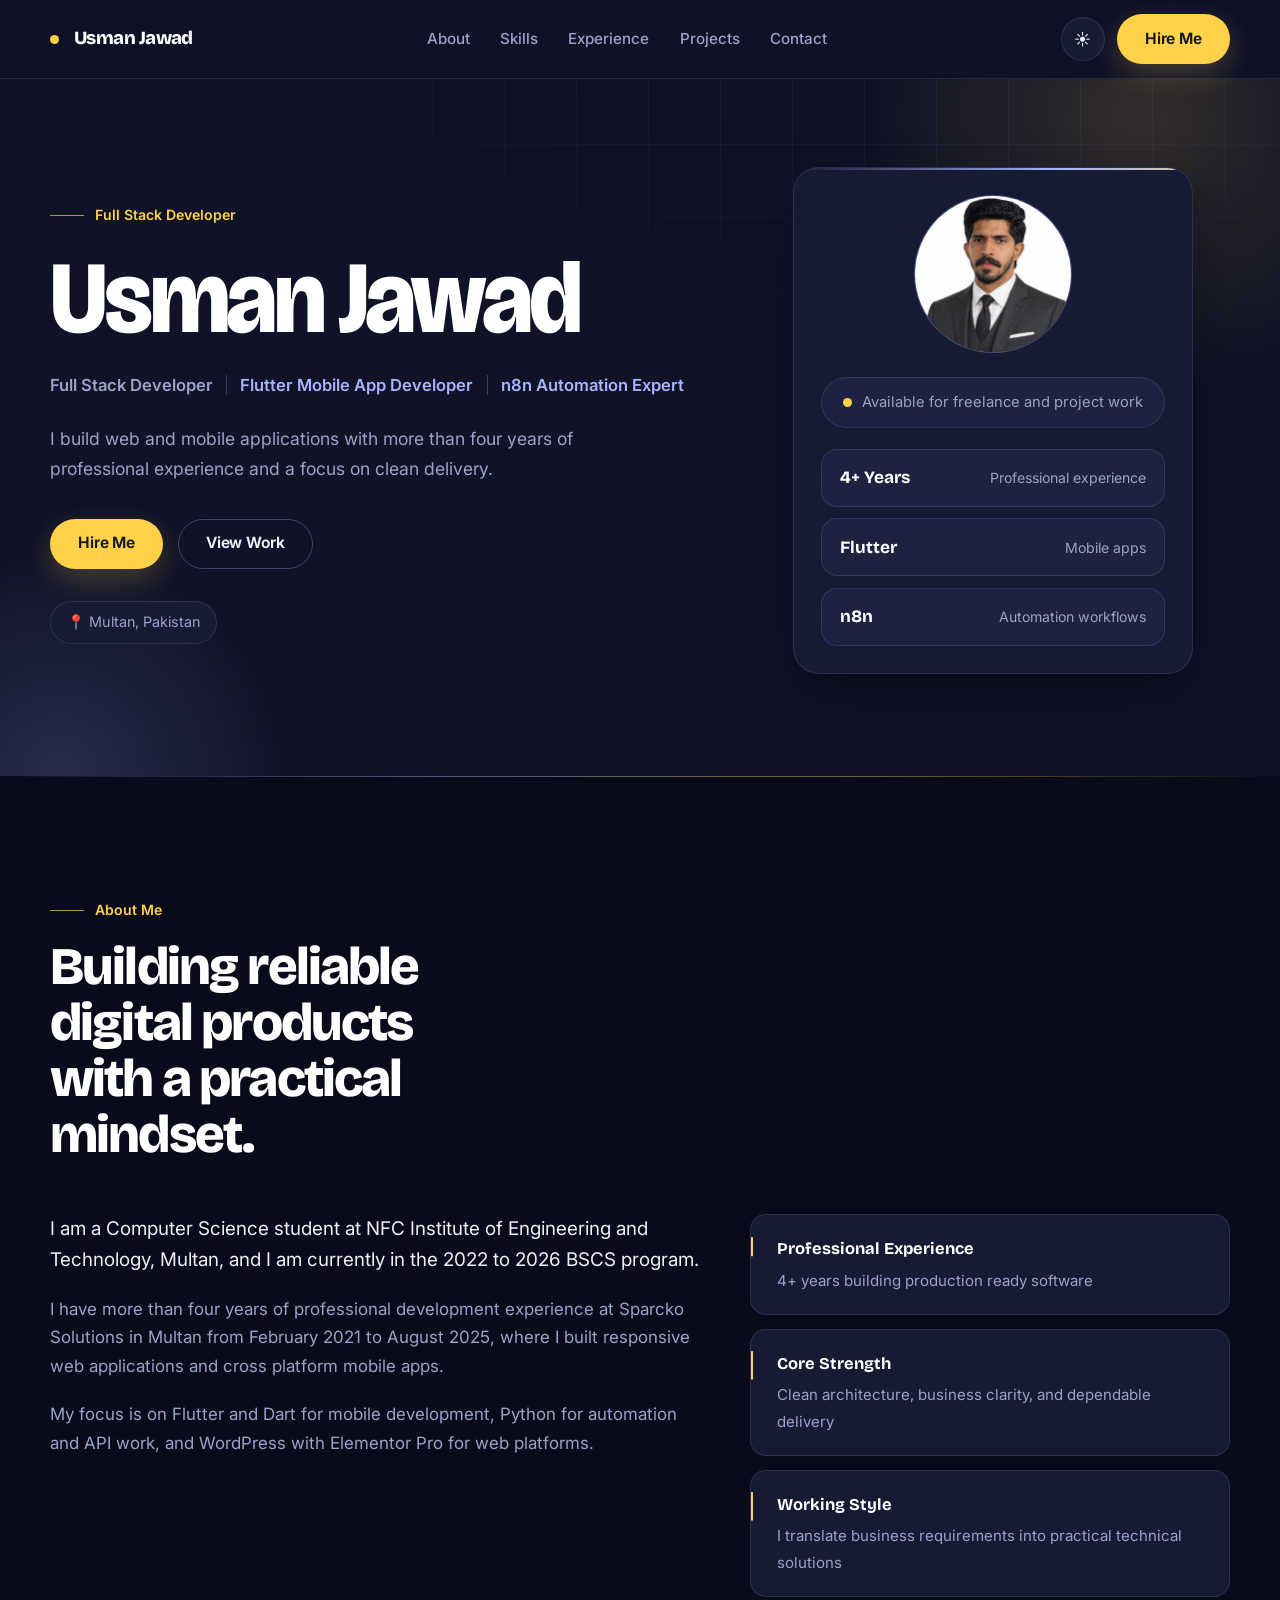
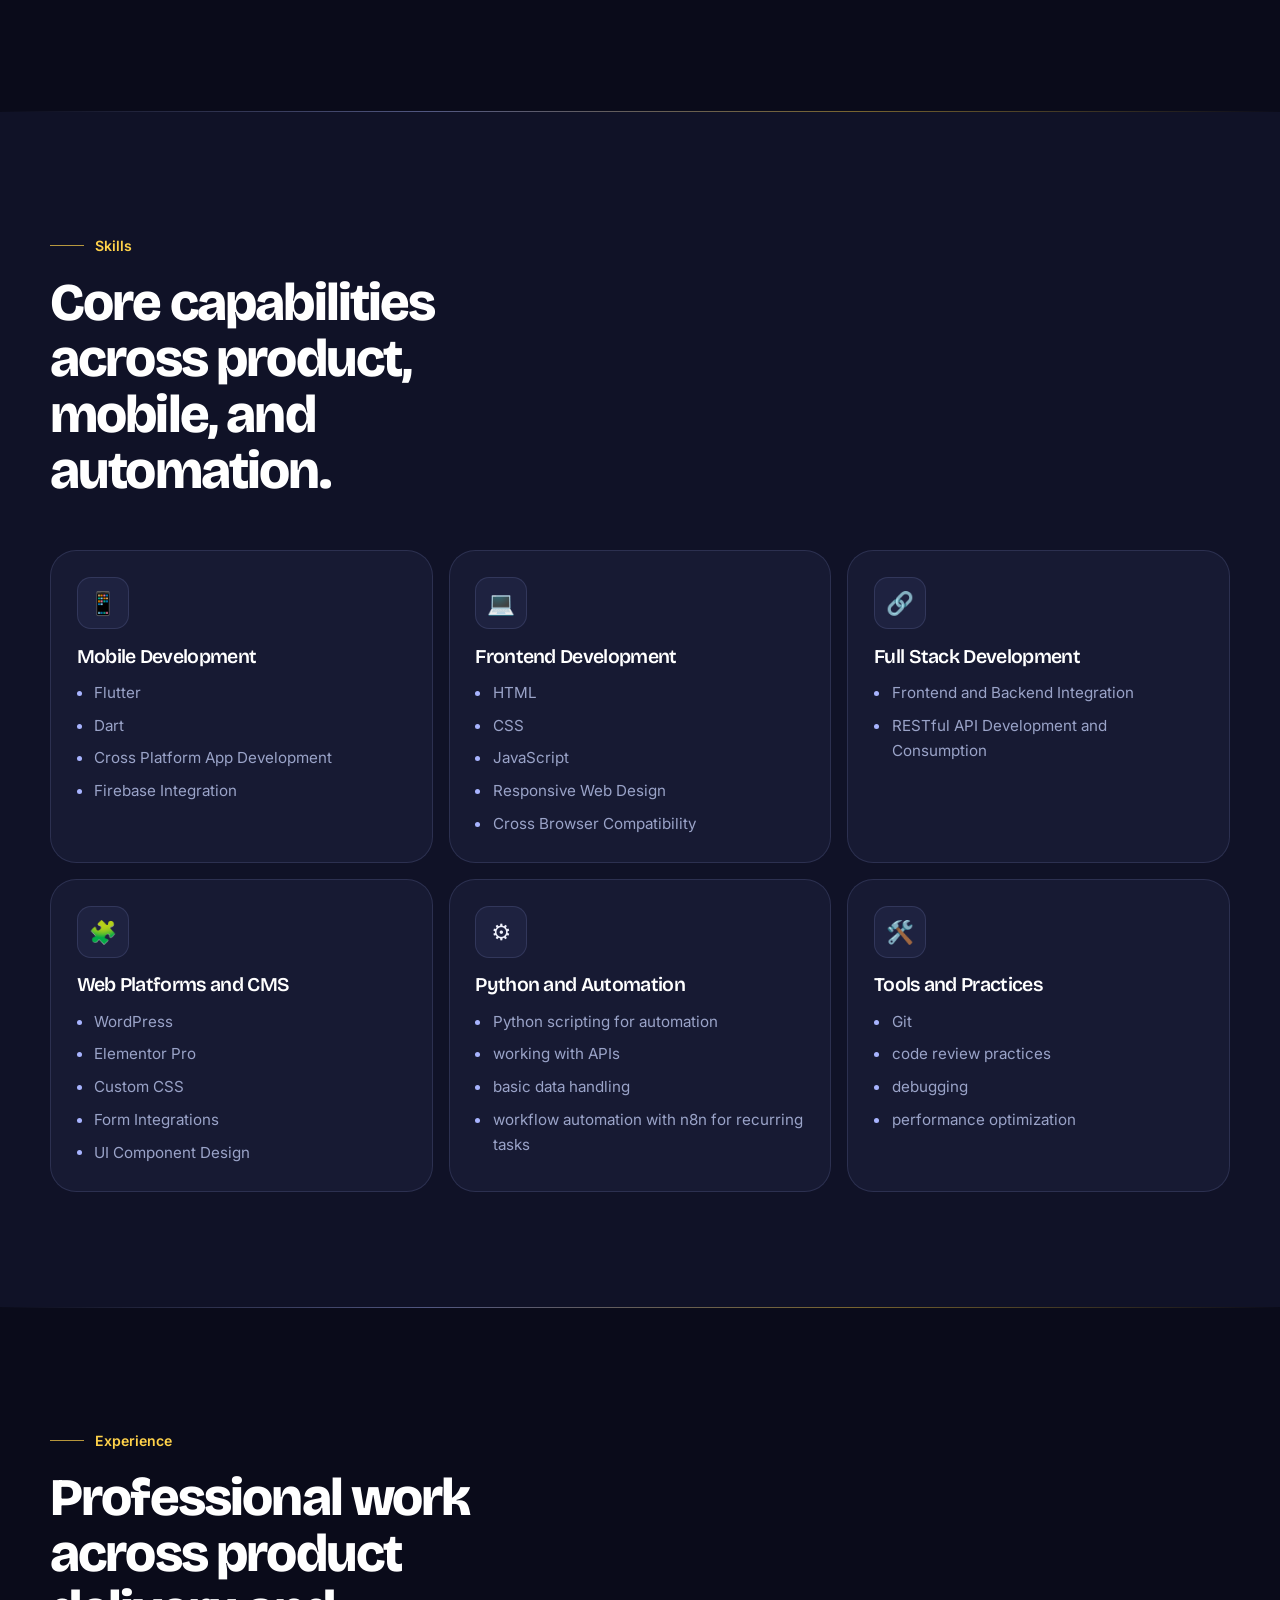
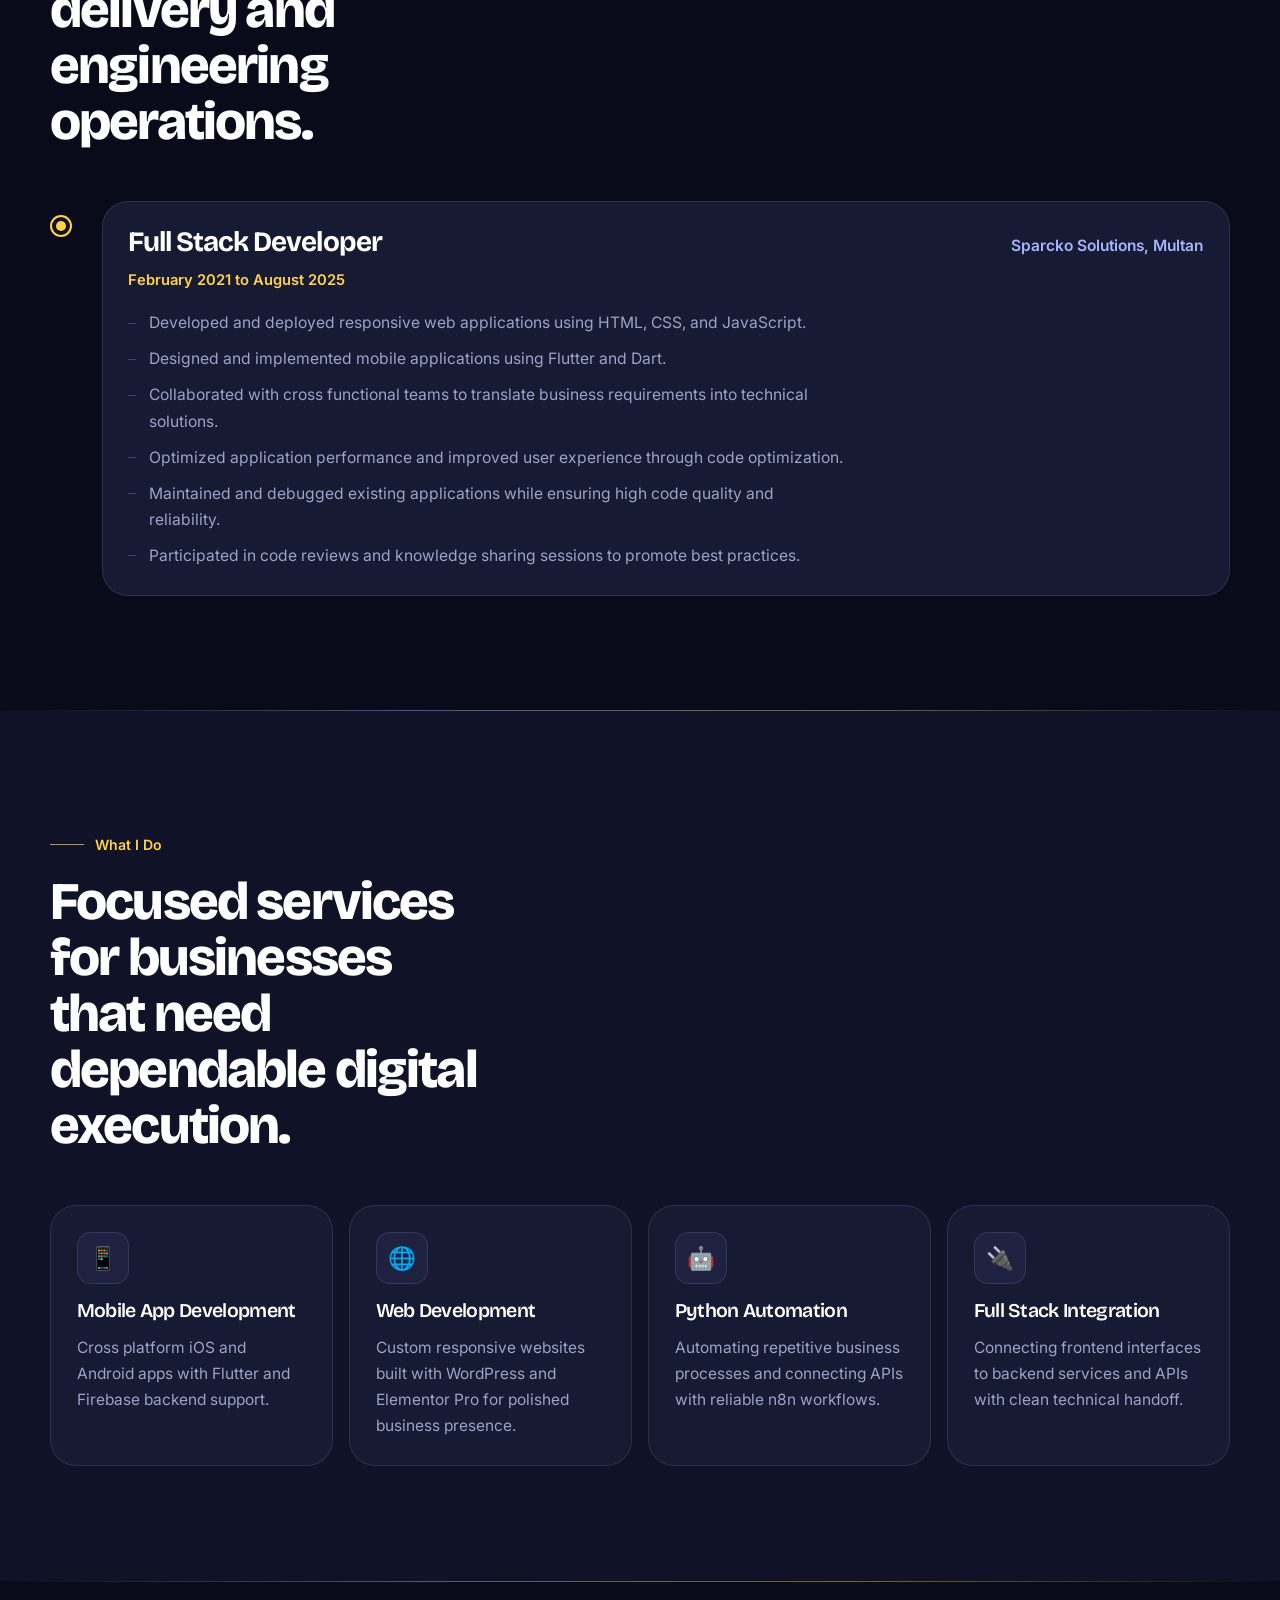
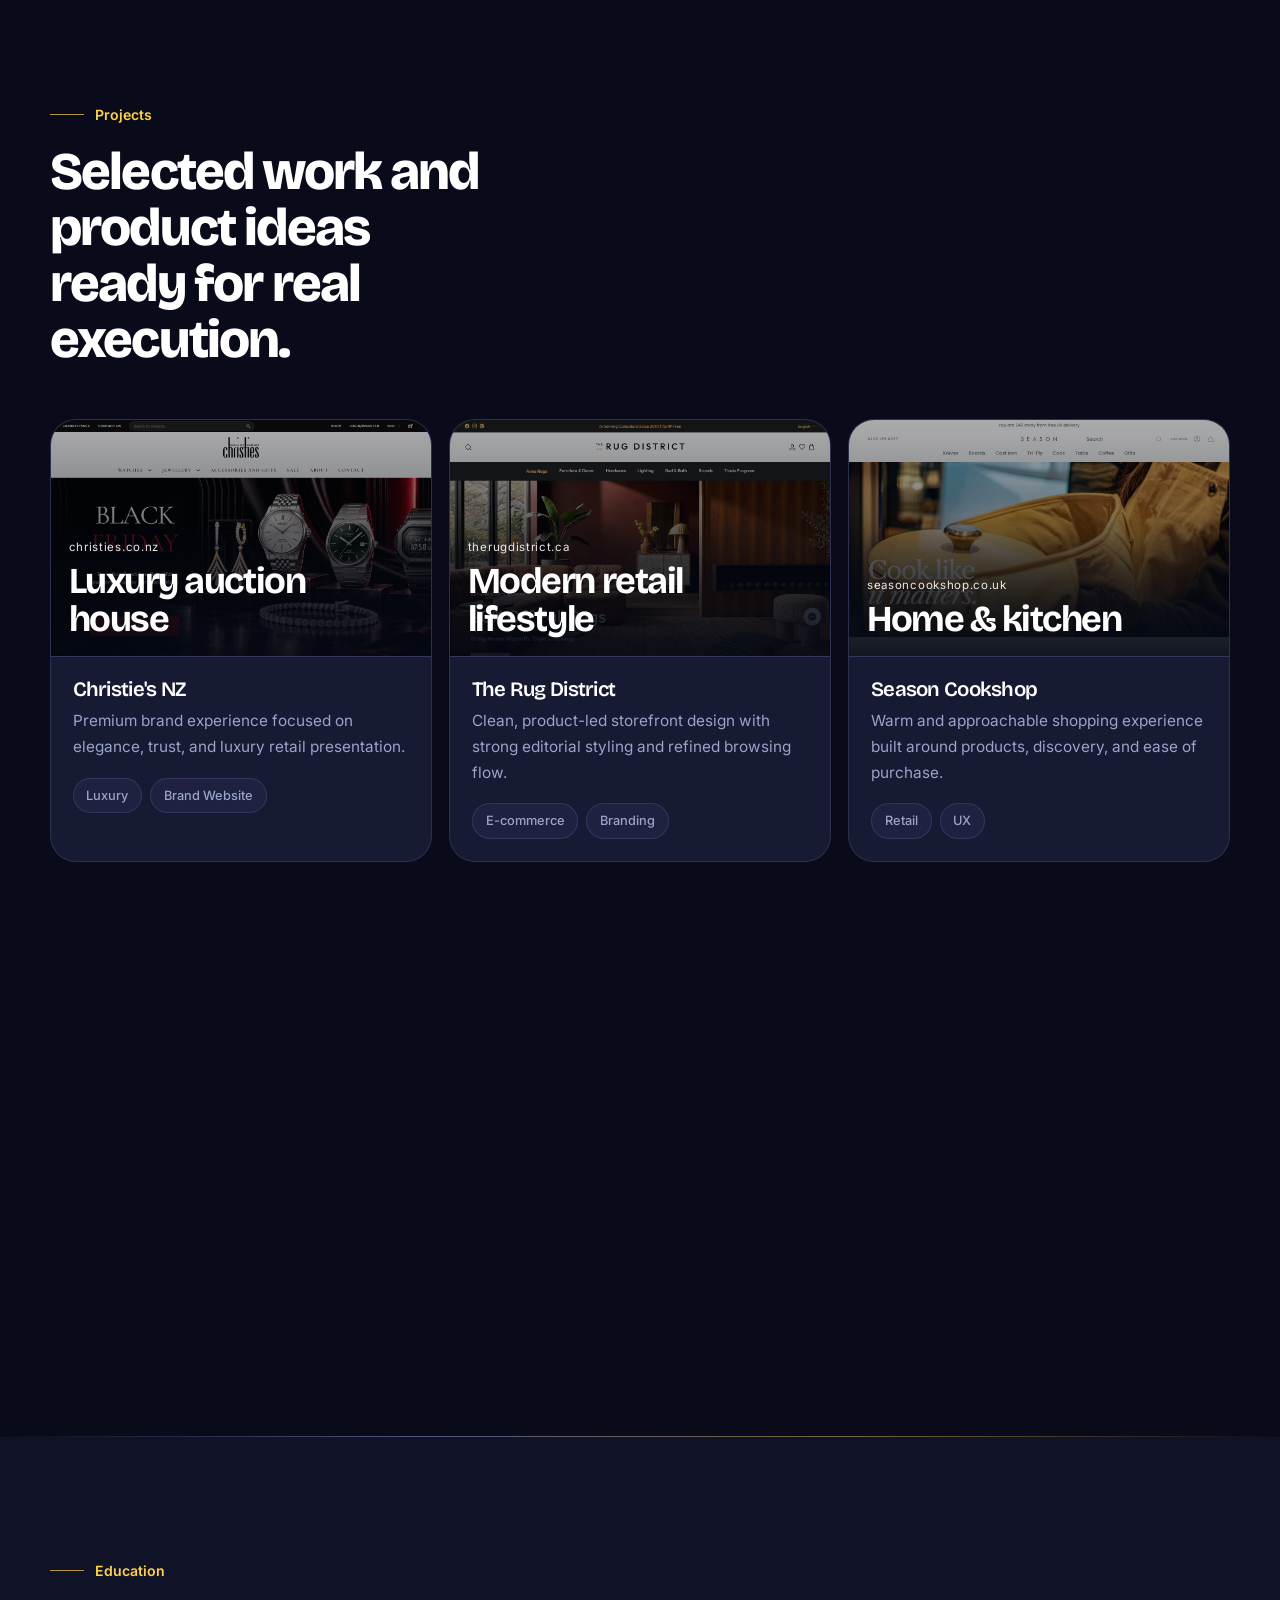
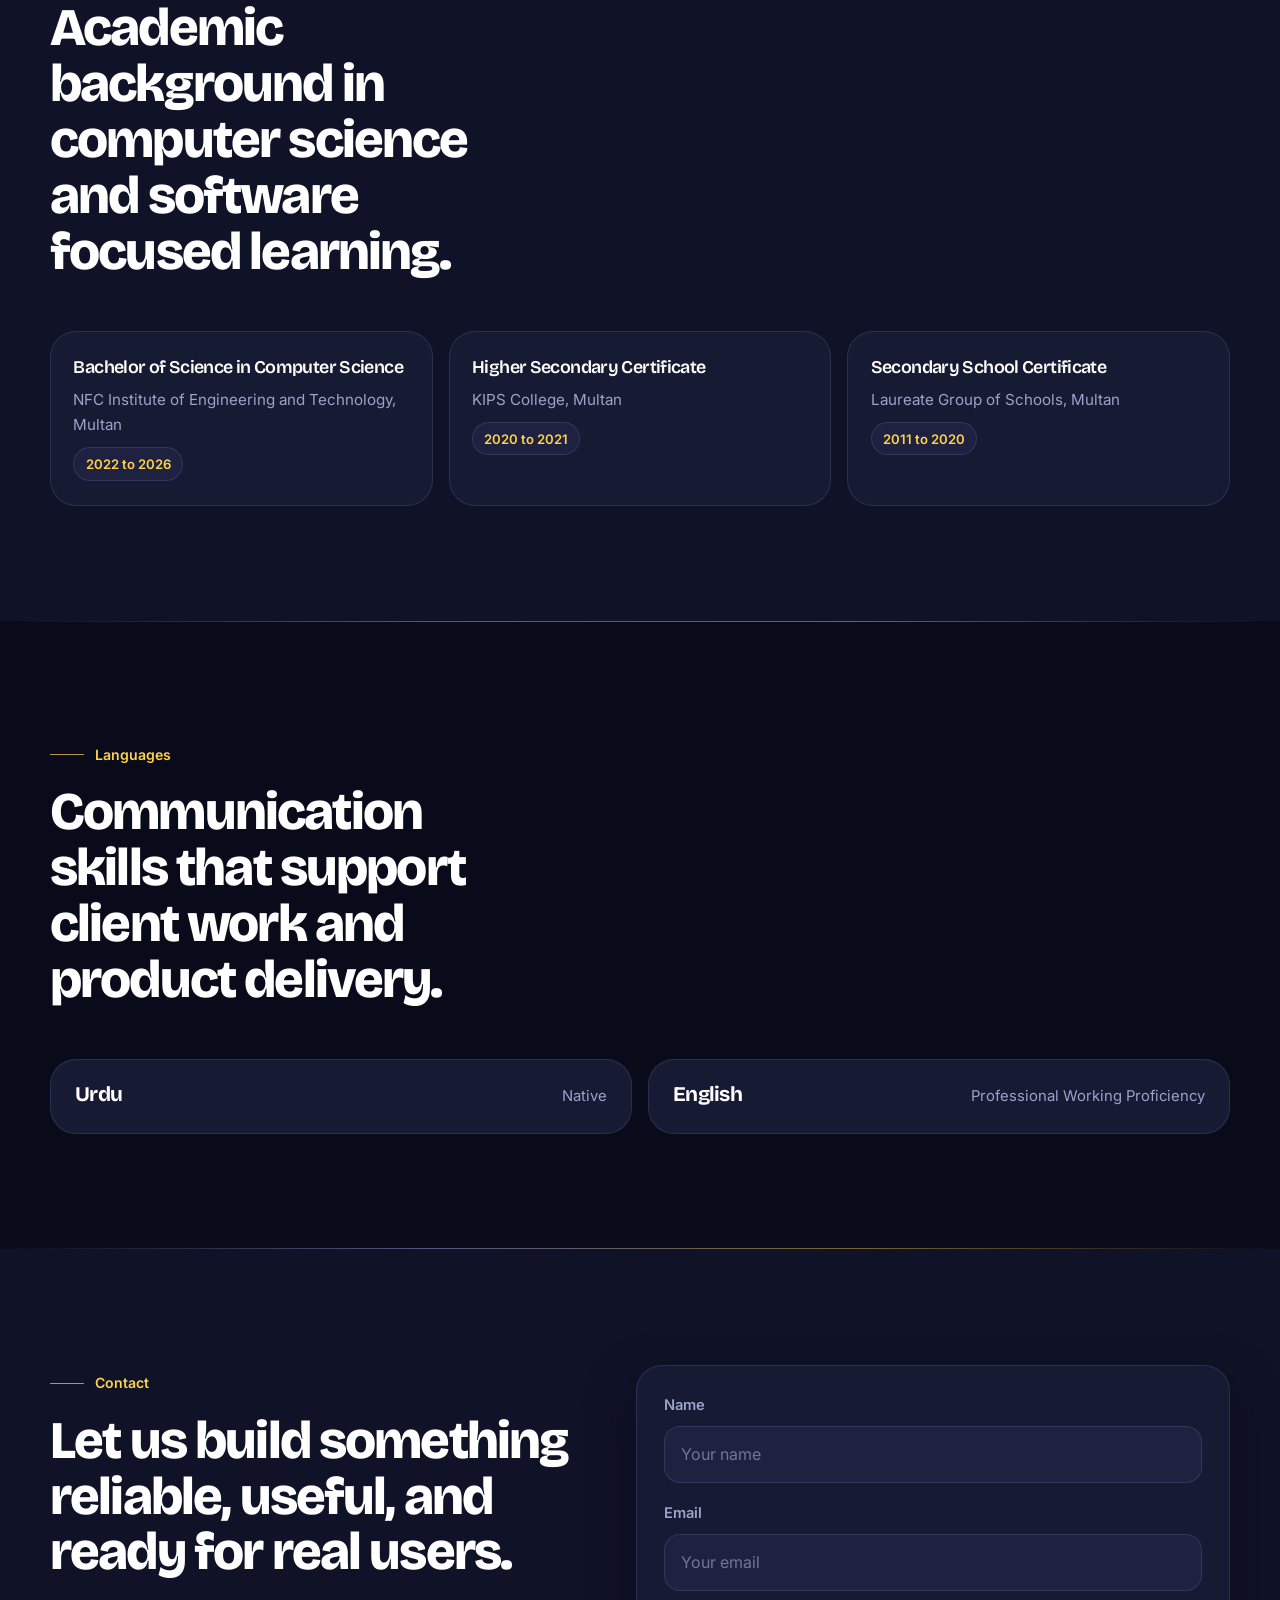
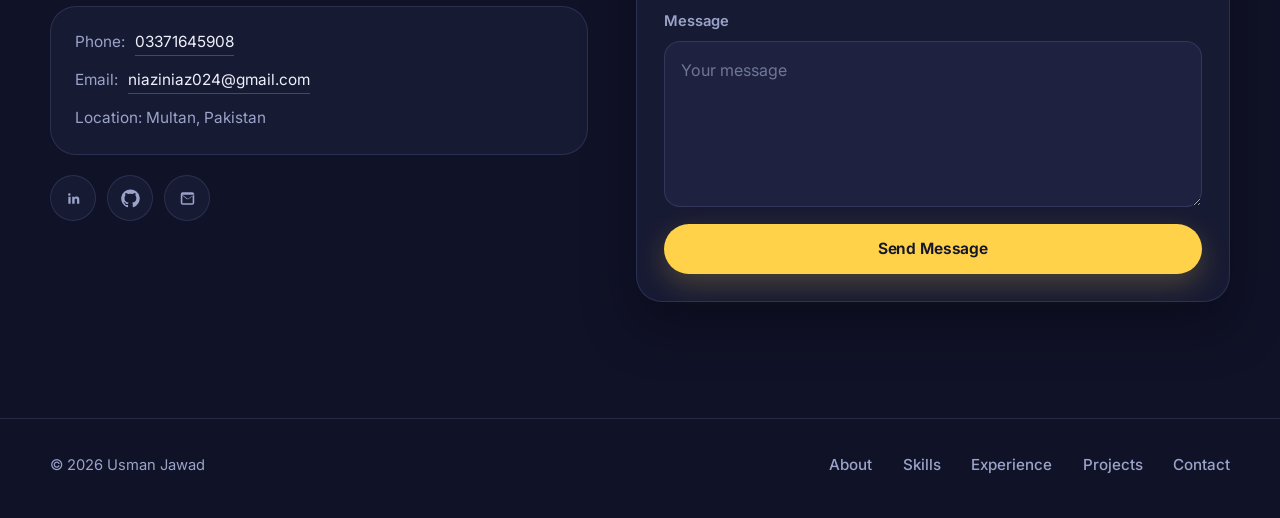
==== commit af2aade5: "Add live website previews to project cards Co-authored-by: Copilot <223556219+Copilot@users.noreply." ====
--- a/index.html
+++ b/index.html
@@ -278,10 +278,11 @@
             <div class="projects-grid">
               <article class="project-card reveal">
                 <a class="project-card-link" href="https://www.christies.co.nz/" target="_blank" rel="noreferrer">
-                  <div class="project-visual project-visual--christies">
-                    <div class="project-visual-inner">
+                  <div class="project-visual">
+                    <img src="assets/project-previews/christies.png" alt="Christie's New Zealand website preview" />
+                    <div class="project-visual-text">
                       <span class="project-domain">christies.co.nz</span>
-                      <strong>Luxury auction house</strong>
+                      <h3>Luxury auction house</h3>
                     </div>
                   </div>
                   <div class="project-meta">
@@ -297,10 +298,11 @@
 
               <article class="project-card reveal">
                 <a class="project-card-link" href="https://therugdistrict.ca/" target="_blank" rel="noreferrer">
-                  <div class="project-visual project-visual--rugdistrict">
-                    <div class="project-visual-inner">
+                  <div class="project-visual">
+                    <img src="assets/project-previews/therugdistrict.png" alt="The Rug District website preview" />
+                    <div class="project-visual-text">
                       <span class="project-domain">therugdistrict.ca</span>
-                      <strong>Modern retail lifestyle</strong>
+                      <h3>Modern retail lifestyle</h3>
                     </div>
                   </div>
                   <div class="project-meta">
@@ -316,10 +318,11 @@
 
               <article class="project-card reveal">
                 <a class="project-card-link" href="https://seasoncookshop.co.uk" target="_blank" rel="noreferrer">
-                  <div class="project-visual project-visual--cookshop">
-                    <div class="project-visual-inner">
+                  <div class="project-visual">
+                    <img src="assets/project-previews/seasoncookshop.png" alt="Season Cookshop website preview" />
+                    <div class="project-visual-text">
                       <span class="project-domain">seasoncookshop.co.uk</span>
-                      <strong>Home & kitchen</strong>
+                      <h3>Home &amp; kitchen</h3>
                     </div>
                   </div>
                   <div class="project-meta">
@@ -335,10 +338,11 @@
 
               <article class="project-card reveal">
                 <a class="project-card-link" href="https://www.newbalance.ca" target="_blank" rel="noreferrer">
-                  <div class="project-visual project-visual--newbalance">
-                    <div class="project-visual-inner">
+                  <div class="project-visual">
+                    <img src="assets/project-previews/newbalance.png" alt="New Balance Canada website preview" />
+                    <div class="project-visual-text">
                       <span class="project-domain">newbalance.ca</span>
-                      <strong>Performance sportswear</strong>
+                      <h3>Performance sportswear</h3>
                     </div>
                   </div>
                   <div class="project-meta">
@@ -354,10 +358,11 @@
 
               <article class="project-card reveal">
                 <a class="project-card-link" href="https://medusaautodetailing.co.uk" target="_blank" rel="noreferrer">
-                  <div class="project-visual project-visual--medusa">
-                    <div class="project-visual-inner">
+                  <div class="project-visual">
+                    <img src="assets/project-previews/medusa.png" alt="Medusa Auto Detailing website preview" />
+                    <div class="project-visual-text">
                       <span class="project-domain">medusaautodetailing.co.uk</span>
-                      <strong>Vehicle detailing brand</strong>
+                      <h3>Vehicle detailing brand</h3>
                     </div>
                   </div>
                   <div class="project-meta">
--- a/styles.css
+++ b/styles.css
@@ -1032,89 +1032,69 @@
 .project-visual {
   position: relative;
   aspect-ratio: 16 / 10;
-  display: flex;
-  align-items: flex-end;
-  justify-content: flex-start;
-  padding: 1.1rem;
-  background: linear-gradient(135deg, #101827 0%, #253352 100%);
+  display: block;
   border-bottom: 1px solid var(--line);
   overflow: hidden;
-}
-
-.project-visual::before {
-  content: "";
+  background: var(--surface-2);
+}
+
+.project-visual img {
   position: absolute;
   inset: 0;
-  background: linear-gradient(180deg, rgba(6, 10, 20, 0.14), rgba(8, 10, 18, 0.74));
-}
-
-.project-visual--christies {
-  background: linear-gradient(135deg, #1d1d1d 0%, #a67634 100%);
-}
-
-.project-visual--rugdistrict {
-  background: linear-gradient(135deg, #5d3c2f 0%, #d9b58b 100%);
-}
-
-.project-visual--cookshop {
-  background: linear-gradient(135deg, #322518 0%, #d08a4d 100%);
-}
-
-.project-visual--newbalance {
-  background: linear-gradient(135deg, #0e243d 0%, #d23a2f 100%);
-}
-
-.project-visual--medusa {
-  background: linear-gradient(135deg, #171b1f 0%, #8a7d69 100%);
-}
-
-.project-visual-inner {
-  position: relative;
-  z-index: 1;
-  display: flex;
-  flex-direction: column;
-  gap: 0.25rem;
-  color: #fff;
-}
-
-.project-domain {
-  font-size: 0.72rem;
-  letter-spacing: 0.08em;
-  text-transform: lowercase;
-  opacity: 0.8;
-}
-
-.project-visual-inner strong {
-  font-size: clamp(1.15rem, 1.2vw + 0.8rem, 1.7rem);
-  line-height: 1.15;
-}
-
-.project-card:hover .project-visual {
-  filter: saturate(1.1);
-}
-
-.project-visual img {
   width: 100%;
   height: 100%;
   object-fit: cover;
+  object-position: top center;
+  filter: saturate(0.9) contrast(1.04) brightness(0.82);
   transition: transform 0.7s var(--ease), filter 0.5s var(--ease);
 }
 
+.project-visual::before {
+  content: "";
+  position: absolute;
+  inset: 0;
+  background: linear-gradient(180deg, rgba(5, 8, 16, 0.18), rgba(5, 8, 16, 0.74));
+  z-index: 1;
+}
+
+.project-visual::after {
+  content: "";
+  position: absolute;
+  inset: 0;
+  background: linear-gradient(180deg, transparent 40%, rgba(4, 8, 19, 0.72));
+  z-index: 1;
+}
+
+.project-visual-text {
+  position: absolute;
+  inset: auto auto 1.1rem 1.1rem;
+  z-index: 2;
+  display: flex;
+  flex-direction: column;
+  gap: 0.28rem;
+  color: #fff;
+  max-width: 90%;
+}
+
+.project-domain {
+  display: block;
+  font-size: 0.72rem;
+  letter-spacing: 0.06em;
+  text-transform: lowercase;
+  opacity: 0.9;
+}
+
+.project-visual-text h3 {
+  margin: 0;
+  font-size: clamp(1.7rem, 1.6vw + 1rem, 3rem);
+  line-height: 1.05;
+  letter-spacing: -0.04em;
+  font-weight: 700;
+}
+
 .project-card:hover .project-visual img {
-  transform: scale(1.06);
-}
-
-.project-visual::after {
-  content: "";
-  position: absolute;
-  inset: 0;
-  background: linear-gradient(180deg, transparent 45%, rgba(16, 18, 39, 0.55));
-  opacity: 0;
-  transition: opacity 0.5s var(--ease);
-}
-
-.project-card:hover .project-visual::after {
-  opacity: 1;
+  transform: scale(1.05);
+  filter: saturate(1) contrast(1.05) brightness(0.86);
 }
 
 .project-meta {
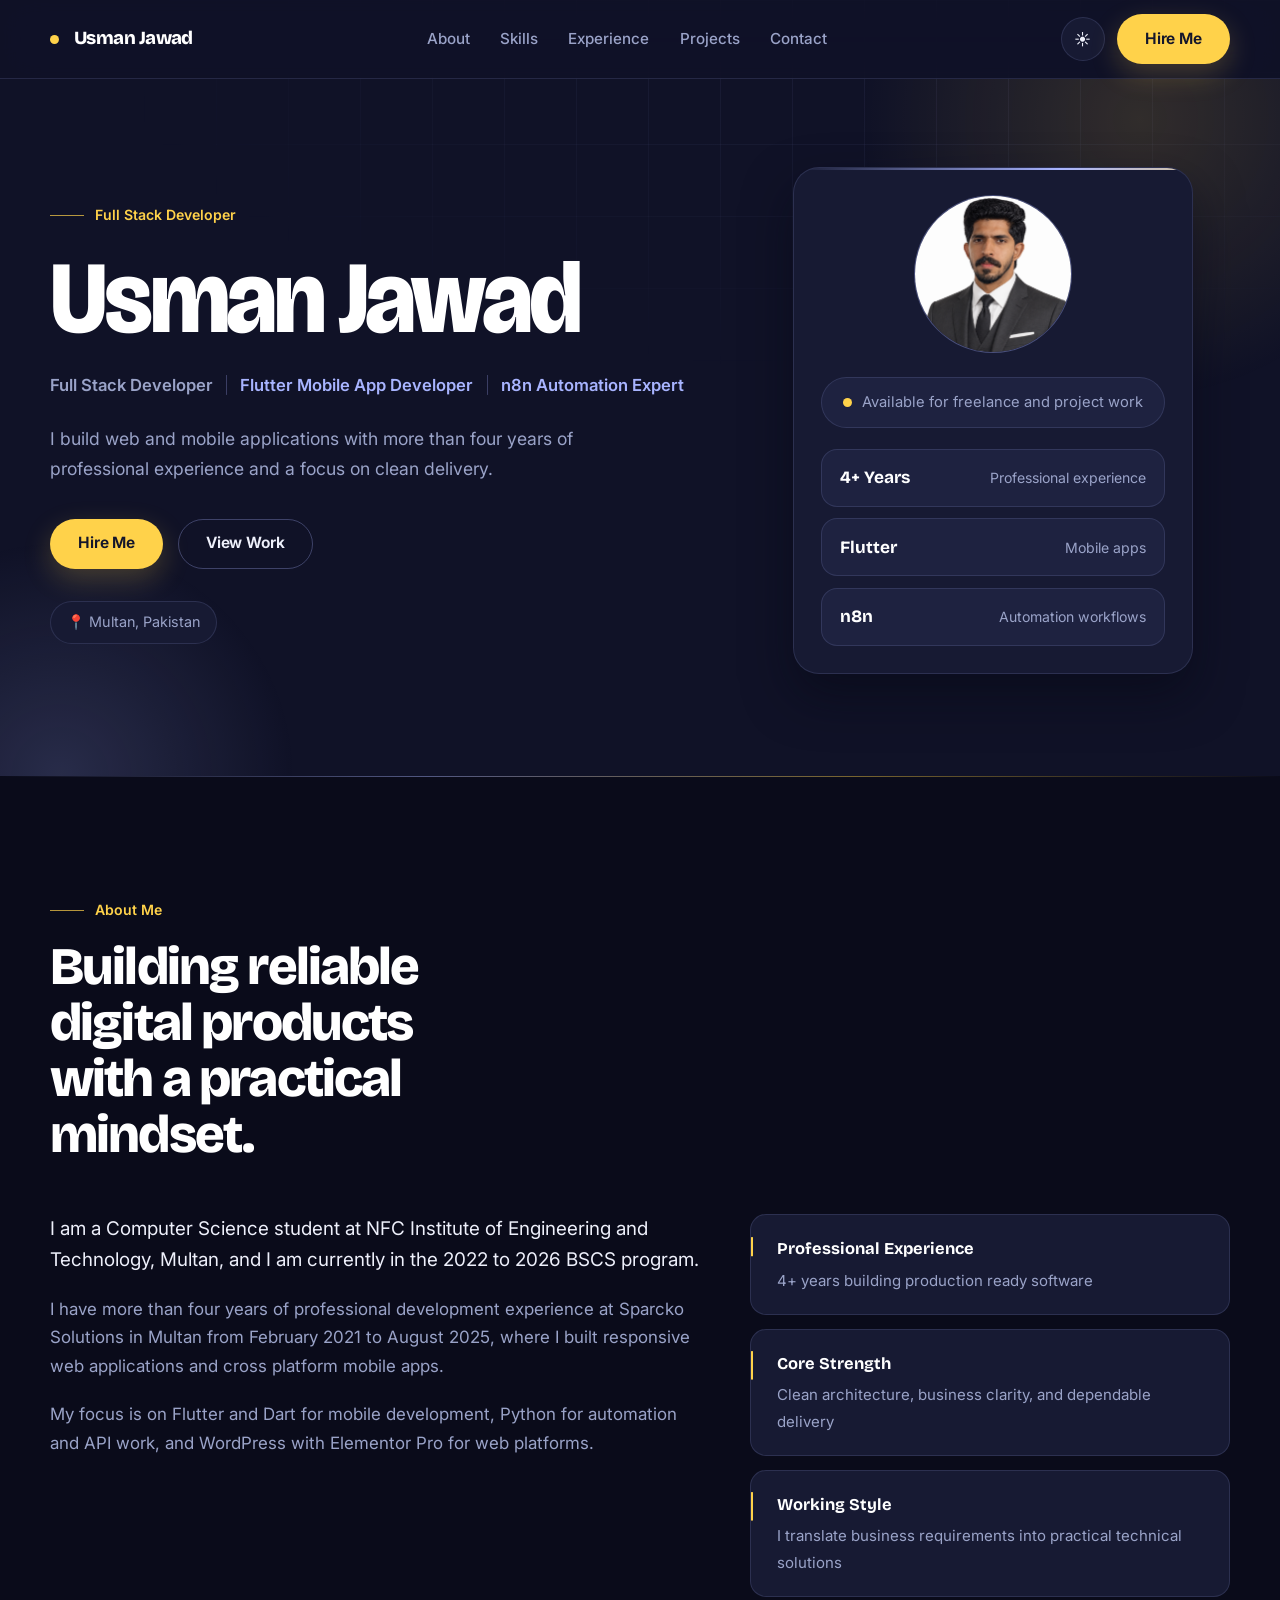
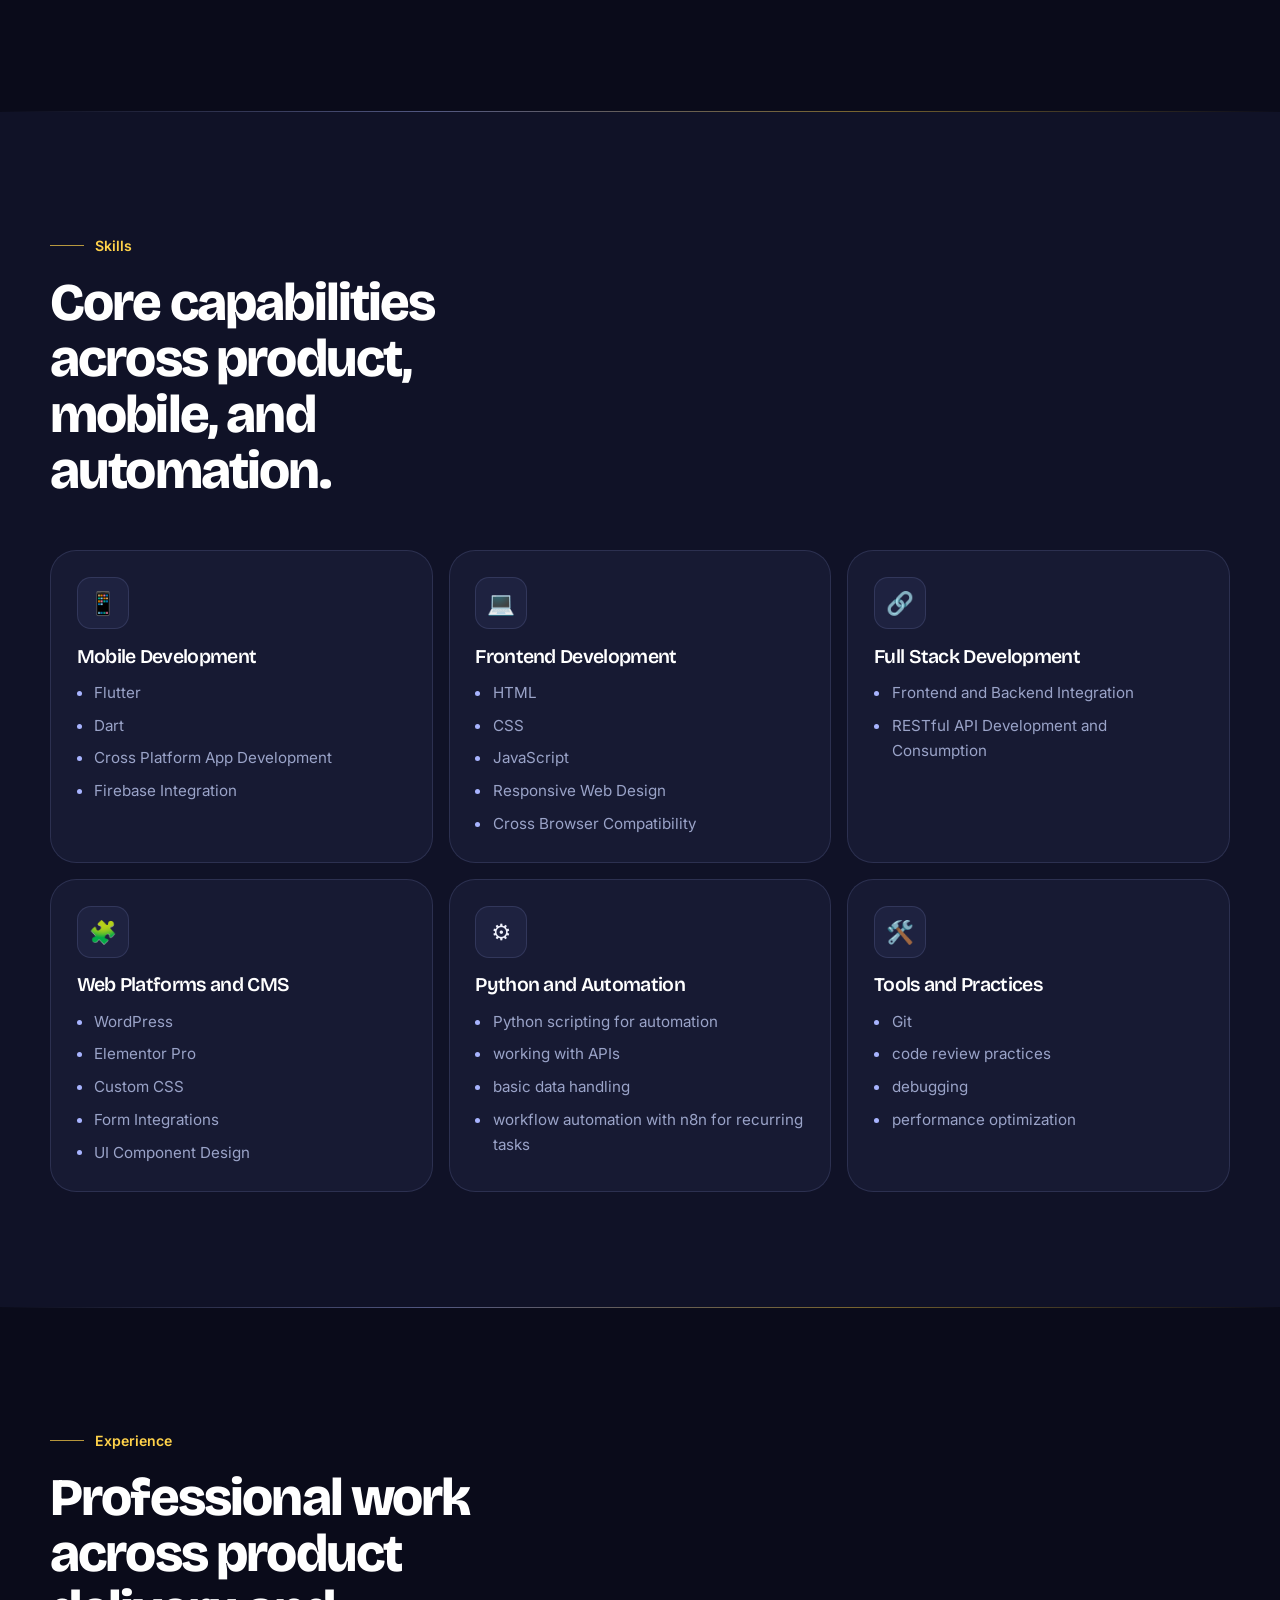
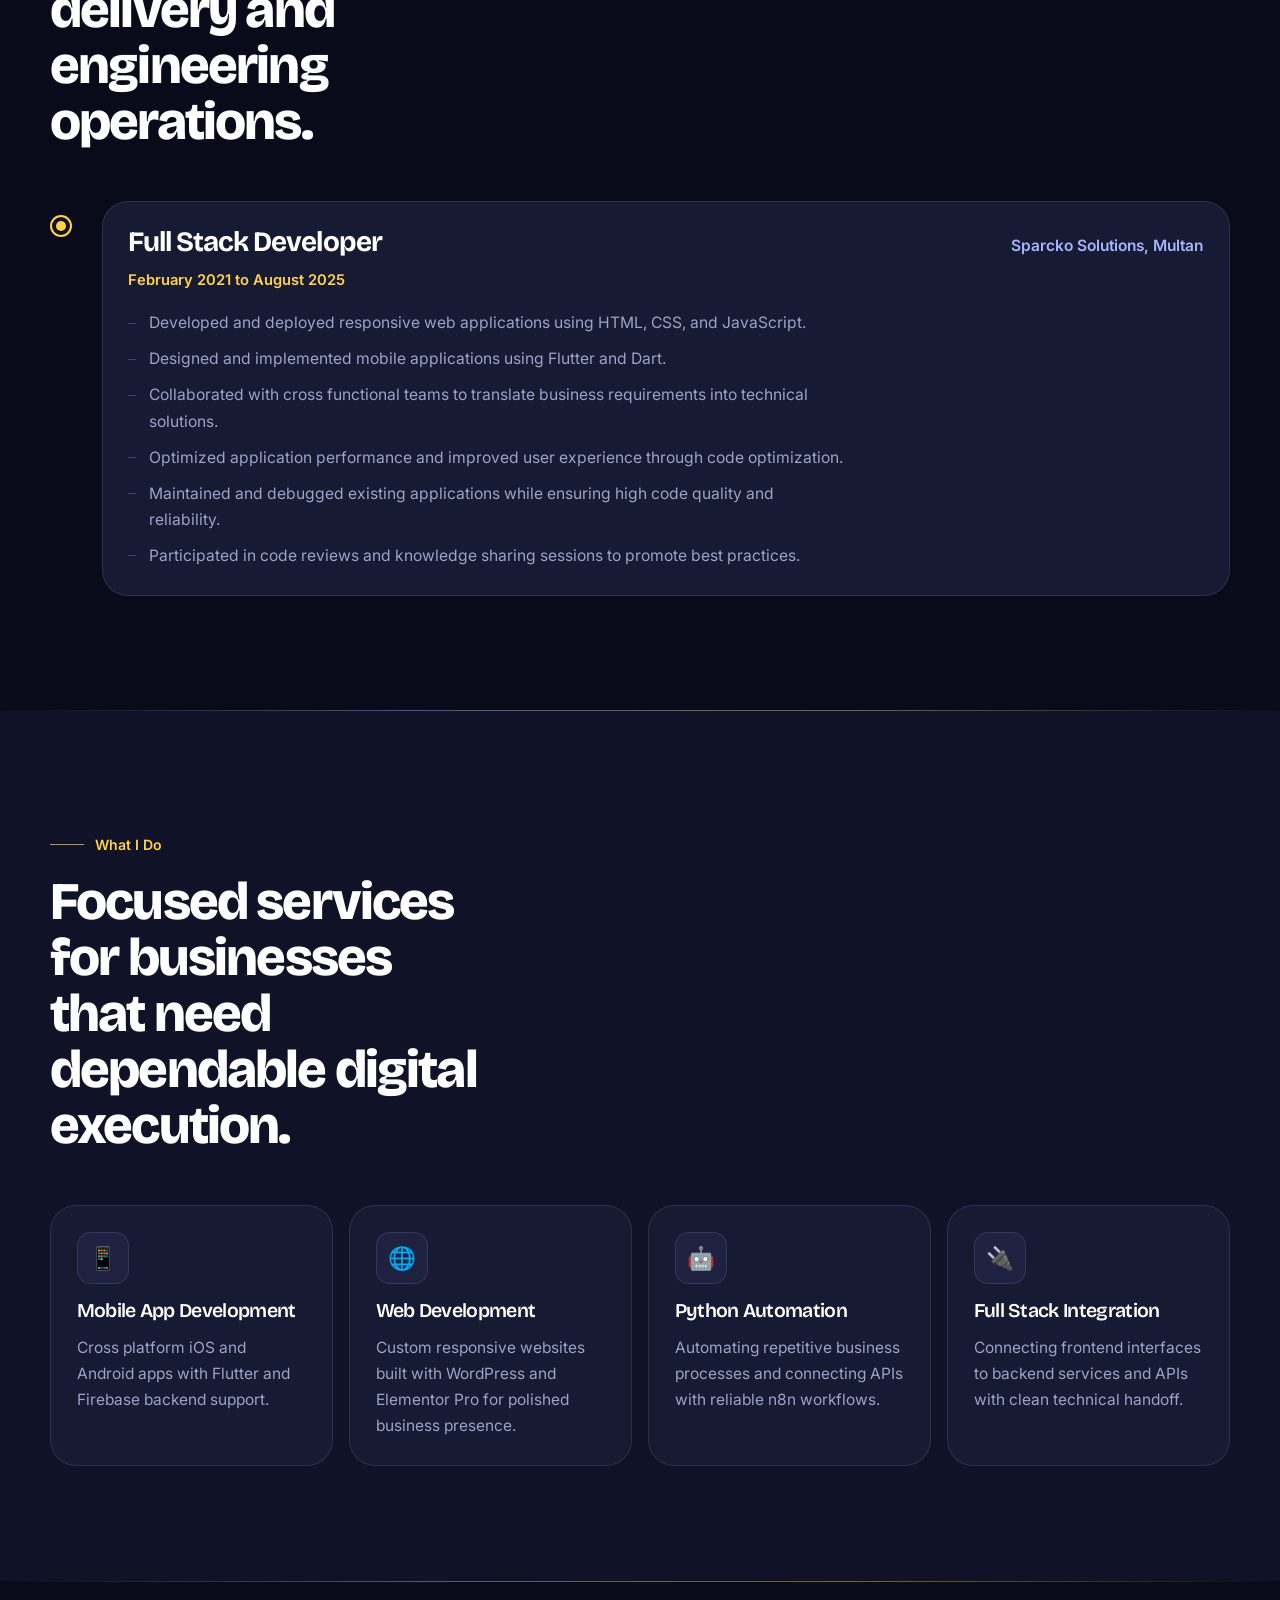
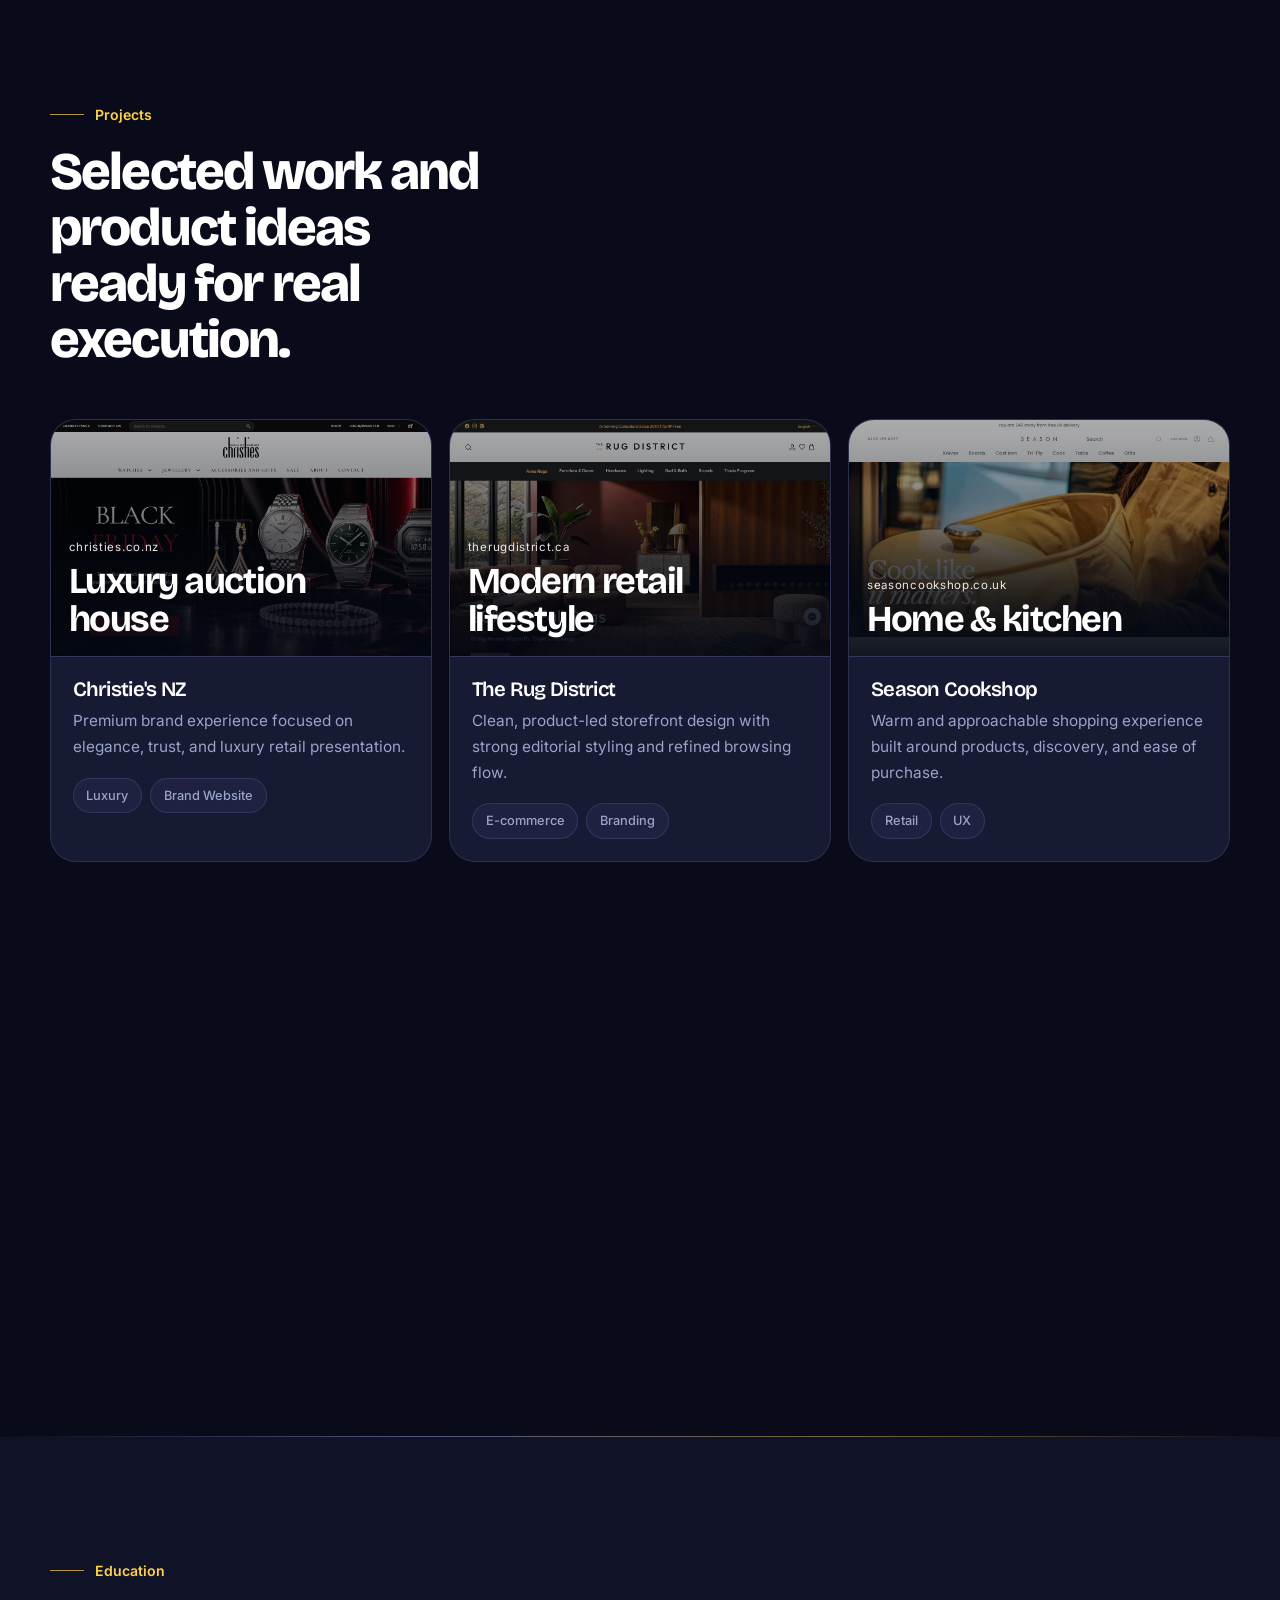
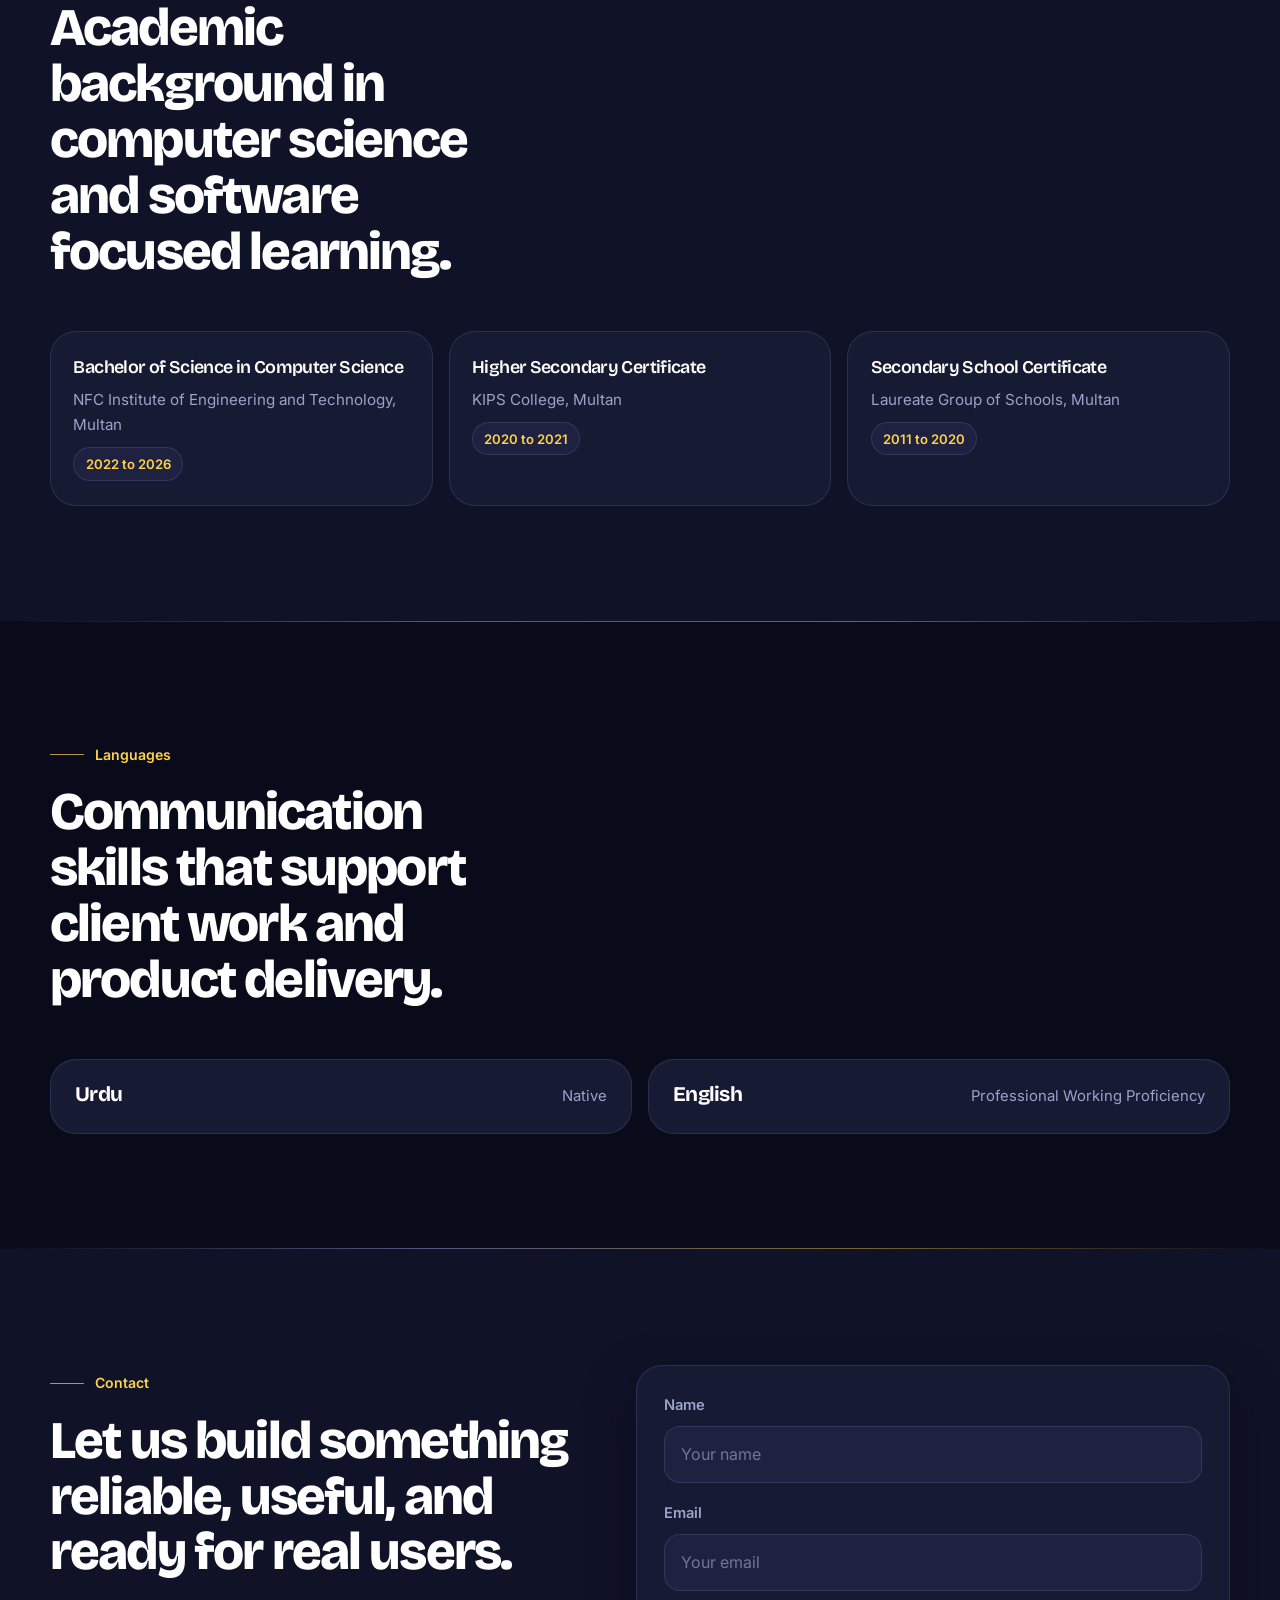
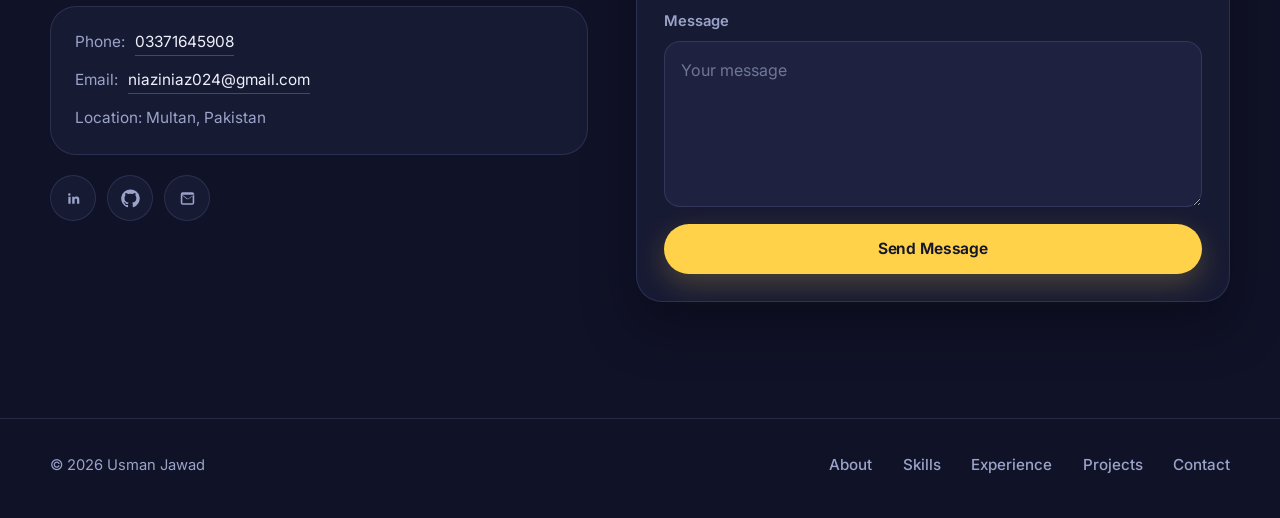
==== commit f85a5d27: "Remove broken New Balance preview Co-authored-by: Copilot <223556219+Copilot@users.noreply.github.co" ====
--- a/index.html
+++ b/index.html
@@ -337,26 +337,6 @@
               </article>
 
               <article class="project-card reveal">
-                <a class="project-card-link" href="https://www.newbalance.ca" target="_blank" rel="noreferrer">
-                  <div class="project-visual">
-                    <img src="assets/project-previews/newbalance.png" alt="New Balance Canada website preview" />
-                    <div class="project-visual-text">
-                      <span class="project-domain">newbalance.ca</span>
-                      <h3>Performance sportswear</h3>
-                    </div>
-                  </div>
-                  <div class="project-meta">
-                    <h3>New Balance Canada</h3>
-                    <p>High-energy storefront experience combining product storytelling, campaign visuals, and conversion-focused layout.</p>
-                    <div class="tag-list">
-                      <span>Sportswear</span>
-                      <span>Commerce</span>
-                    </div>
-                  </div>
-                </a>
-              </article>
-
-              <article class="project-card reveal">
                 <a class="project-card-link" href="https://medusaautodetailing.co.uk" target="_blank" rel="noreferrer">
                   <div class="project-visual">
                     <img src="assets/project-previews/medusa.png" alt="Medusa Auto Detailing website preview" />
